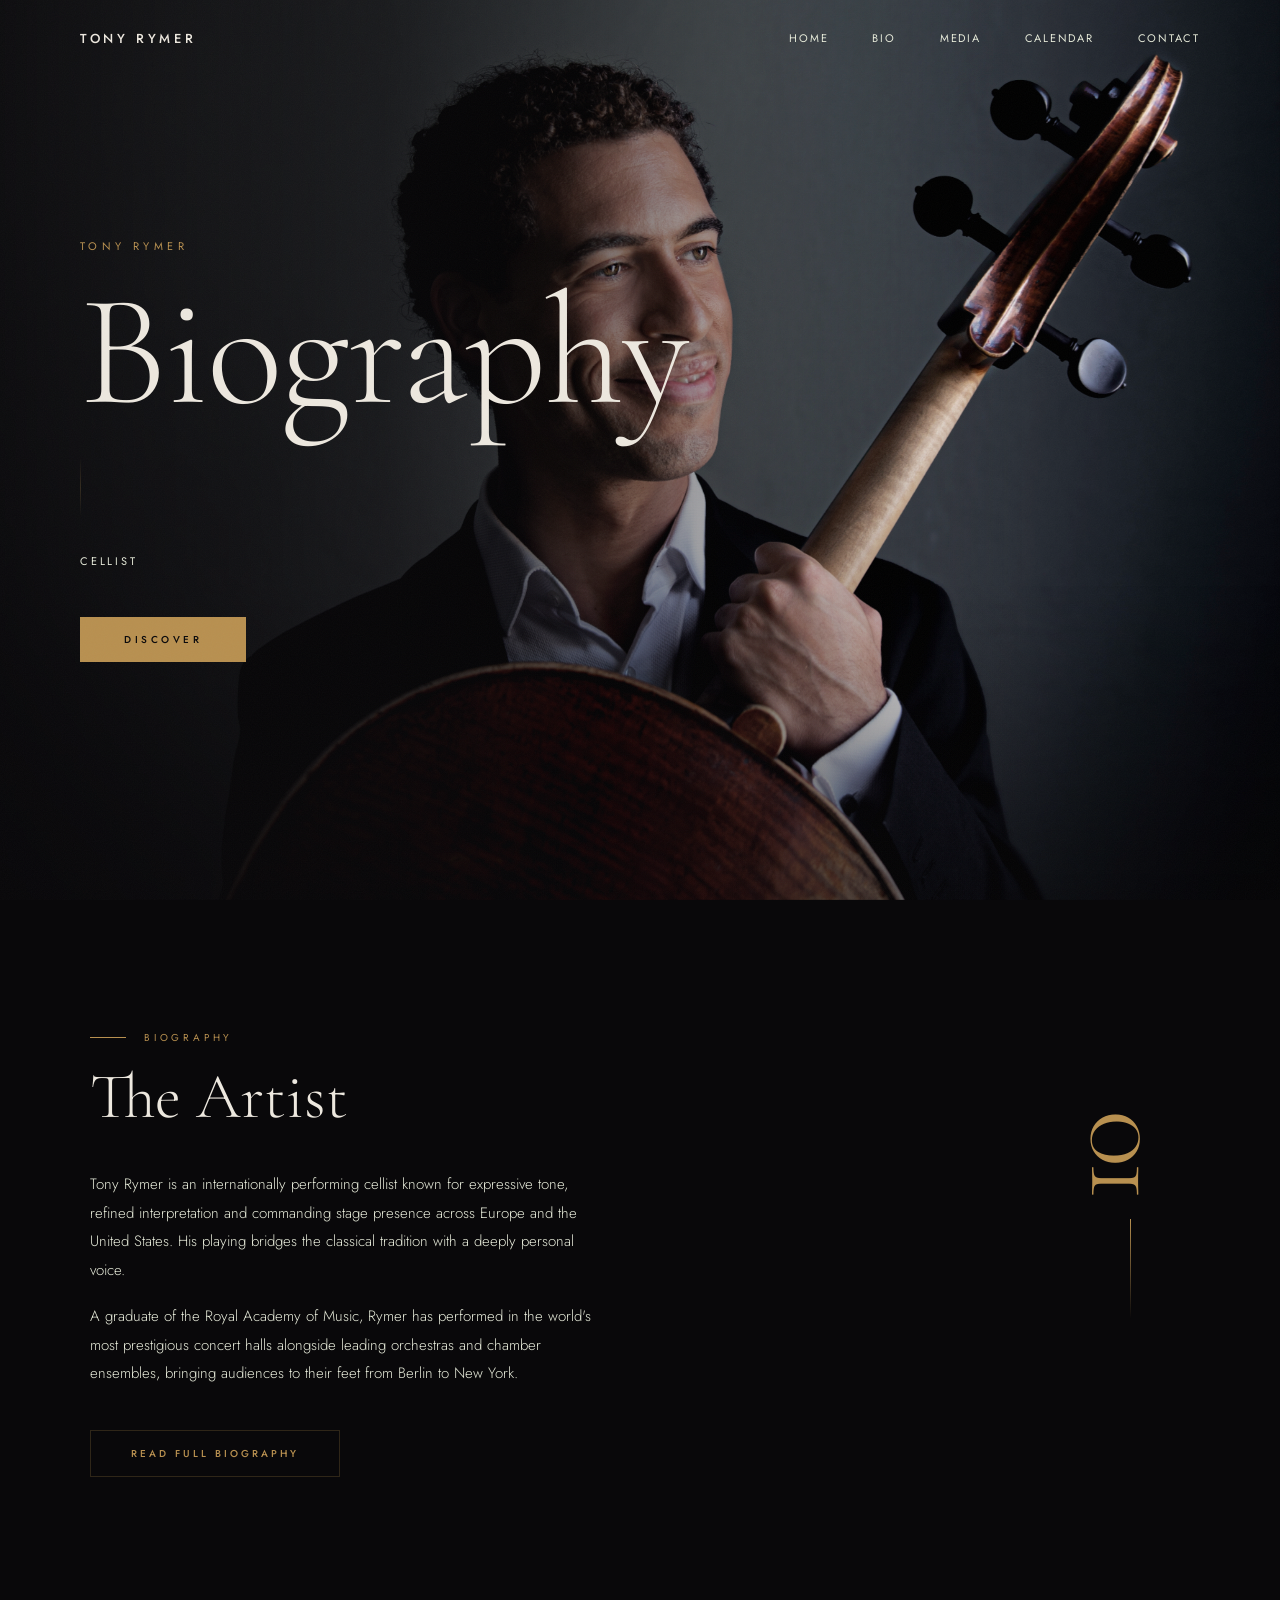
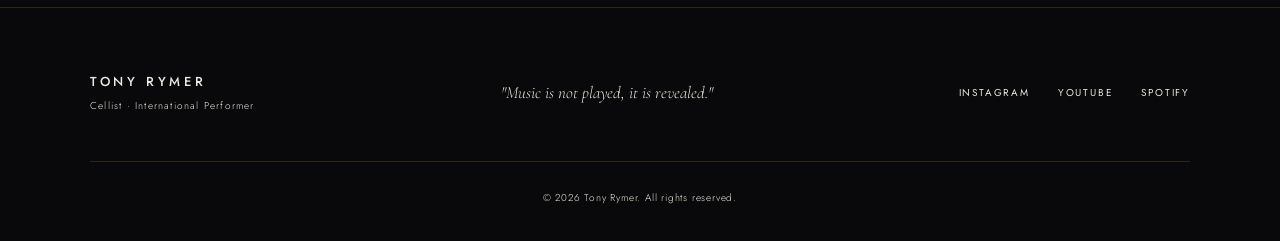
==== bio.html @ a38dd8c8 "Create bio.html for Tony Rymer's biography page This HTML file serves as the biography page for Tony" ====
<!DOCTYPE html>
<html lang="en">
<head>
  <meta charset="UTF-8" />
  <meta name="viewport" content="width=device-width, initial-scale=1.0"/>
  <meta name="description" content="Tony Rymer — International Cellist. Soloist, chamber musician, and international performer."/>
  <title>Tony Rymer — Cellist</title>
  <link rel="preconnect" href="https://fonts.googleapis.com">
  <link rel="preconnect" href="https://fonts.gstatic.com" crossorigin>
  <link href="https://fonts.googleapis.com/css2?family=Cormorant+Garamond:ital,wght@0,300;0,400;0,500;0,600;1,300;1,400;1,500&family=Jost:wght@300;400;500&display=swap" rel="stylesheet">
  <link rel="stylesheet" href="style.css">
</head>
<body>

  <!-- Grain overlay -->
  <div class="grain" aria-hidden="true"></div>

  <!-- HEADER -->
  <header class="header" id="header">
    <div class="header-inner">
      <a href="#home" class="logo">TONY RYMER</a>
      <button class="menu-btn" id="menuBtn" aria-label="Toggle navigation">
        <span></span>
        <span></span>
      </button>
      <nav class="nav" id="nav" role="navigation">
        <a href="#home" class="nav-link">Home</a>
        <a href="#bio" class="nav-link">Bio</a>
        <a href="#media" class="nav-link">Media</a>
        <a href="#calendar" class="nav-link">Calendar</a>
        <a href="#contact" class="nav-link">Contact</a>
      </nav>
    </div>
  </header>

  <!-- HERO -->
  <section class="hero" id="home">
    <div class="hero-photo" aria-hidden="true"></div>
    <div class="hero-overlay" aria-hidden="true"></div>
    <div class="hero-content">
      <p class="eyebrow">Tony Rymer</p>
      <h1>Biography</h1>
      <div class="hero-divider" aria-hidden="true"></div>
      <p class="sub">Cellist</p>
      <a href="#bio" class="hero-cta">Discover</a>
    </div>
    <div class="scroll-indicator" aria-hidden="true">
      <div class="scroll-line"></div>
      <span>scroll</span>
    </div>
  </section>


  <!-- BIO -->
  <section id="bio" class="section">
    <div class="section-inner bio-grid">
      <div class="bio-text">
        <div class="section-label" data-animate>Biography</div>
        <h2 data-animate>The Artist</h2>
        <p class="body-text" data-animate>
          Tony Rymer is an internationally performing cellist known for expressive tone,
          refined interpretation and commanding stage presence across Europe and the United States.
          His playing bridges the classical tradition with a deeply personal voice.
        </p>
        <p class="body-text" data-animate>
          A graduate of the Royal Academy of Music, Rymer has performed in the world's most
          prestigious concert halls alongside leading orchestras and chamber ensembles,
          bringing audiences to their feet from Berlin to New York.
        </p>
        <a class="btn" href="bio.html" data-animate>Read full biography</a>
      </div>
      <div class="bio-deco" data-animate aria-hidden="true">
        <span class="deco-number">01</span>
        <div class="deco-rule"></div>
      </div>
    </div>
  </section>

  <!-- FOOTER -->
  <footer class="footer">
    <div class="footer-inner">
      <div class="footer-left">
        <div class="footer-logo">TONY RYMER</div>
        <div class="footer-role">Cellist · International Performer</div>
      </div>
      <div class="footer-center">
        <p class="footer-quote">"Music is not played, it is revealed."</p>
      </div>
      <div class="footer-right">
        <a href="#" class="footer-link">Instagram</a>
        <a href="#" class="footer-link">YouTube</a>
        <a href="#" class="footer-link">Spotify</a>
      </div>
    </div>
    <div class="footer-bottom">
      <span>© 2026 Tony Rymer. All rights reserved.</span>
    </div>
  </footer>

  <script>
    /* ── Header scroll ── */
    const header = document.getElementById('header');
    window.addEventListener('scroll', () => {
      header.classList.toggle('scrolled', window.scrollY > 60);
    }, { passive: true });

    /* ── Mobile nav ── */
    const nav = document.getElementById('nav');
    const btn = document.getElementById('menuBtn');
    btn.addEventListener('click', () => {
      const open = nav.classList.toggle('open');
      btn.classList.toggle('open', open);
      document.body.classList.toggle('nav-open', open);
    });
    document.querySelectorAll('.nav-link').forEach(a => {
      a.addEventListener('click', () => {
        nav.classList.remove('open');
        btn.classList.remove('open');
        document.body.classList.remove('nav-open');
      });
    });

    /* ── Scroll animations ── */
    const observer = new IntersectionObserver(entries => {
      entries.forEach((entry, i) => {
        if (entry.isIntersecting) {
          entry.target.style.transitionDelay = `${i * 60}ms`;
          entry.target.classList.add('visible');
          observer.unobserve(entry.target);
        }
      });
    }, { threshold: 0.12 });

    document.querySelectorAll('[data-animate]').forEach(el => observer.observe(el));

    /* ── Smooth scroll ── */
    document.querySelectorAll('a[href^="#"]').forEach(a => {
      a.addEventListener('click', e => {
        const target = document.querySelector(a.getAttribute('href'));
        if (target) {
          e.preventDefault();
          target.scrollIntoView({ behavior: 'smooth' });
        }
      });
    });

    /* ── Contact form ── */
    document.getElementById('sendBtn').addEventListener('click', () => {
      const name   = document.getElementById('f-name').value.trim();
      const email  = document.getElementById('f-email').value.trim();
      const msg    = document.getElementById('f-msg').value.trim();
      if (!name || !email || !msg) return;
      const sendBtn = document.getElementById('sendBtn');
      sendBtn.textContent = 'Sent ✓';
      sendBtn.disabled = true;
      document.getElementById('formSuccess').classList.add('show');
    });
  </script>
</body>
</html>
---- style.css ----
/* ══════════════════════════════════════════
   TONY RYMER — Cellist
   Dark luxury aesthetic · Concert-hall warmth
   ══════════════════════════════════════════ */

/* ── Variables ── */
:root {
  --bg:          #09080a;
  --surface:     #111012;
  --surface2:    #1a181b;
  --gold:        #b89050;
  --gold-light:  #d4ac6e;
  --gold-dim:    rgba(184, 144, 80, 0.12);
  --gold-border: rgba(184, 144, 80, 0.22);
  --cream:       #ede8df;
  --cream-dim:   #c8c2b7;
  --muted:       #e7ebda;
  --font-serif:  'Cormorant Garamond', Georgia, serif;
  --font-sans:   'Jost', 'Helvetica Neue', sans-serif;
  --ease:        cubic-bezier(0.25, 0.46, 0.45, 0.94);
  --ease-out:    cubic-bezier(0.16, 1, 0.3, 1);
  --section-pad: 130px;
  --max-w:       1100px;
  --header-h:    76px;
}

/* ── Reset ── */
*, *::before, *::after { box-sizing: border-box; margin: 0; padding: 0; }

html {
  scroll-behavior: smooth;
  font-size: 16px;
}

body {
  background: var(--bg);
  color: var(--cream);
  font-family: var(--font-sans);
  font-weight: 300;
  overflow-x: hidden;
  -webkit-font-smoothing: antialiased;
}

body.nav-open { overflow: hidden; }

/* ── Grain texture ── */
.grain {
  position: fixed;
  inset: 0;
  pointer-events: none;
  z-index: 9999;
  opacity: 0.032;
  background-image: url("data:image/svg+xml,%3Csvg viewBox='0 0 256 256' xmlns='http://www.w3.org/2000/svg'%3E%3Cfilter id='n'%3E%3CfeTurbulence type='fractalNoise' baseFrequency='0.9' numOctaves='4' stitchTiles='stitch'/%3E%3C/filter%3E%3Crect width='100%25' height='100%25' filter='url(%23n)'/%3E%3C/svg%3E");
  background-size: 256px 256px;
}

/* ══════════════════
   HEADER
══════════════════ */
.header {
  position: fixed;
  top: 0; left: 0; right: 0;
  z-index: 500;
  height: var(--header-h);
  transition: background 0.5s var(--ease), border-bottom 0.5s var(--ease);
}

.header.scrolled {
  background: rgba(9, 8, 10, 0.94);
  backdrop-filter: blur(14px);
  -webkit-backdrop-filter: blur(14px);
  border-bottom: 1px solid var(--gold-border);
}

.header-inner {
  max-width: 100%;
  margin: 0;
  padding: 0 80px;
  height: 100%;
  display: flex;
  align-items: center;
  justify-content: space-between;
}

.logo {
  font-family: var(--font-sans);
  font-size: 13px;
  font-weight: 500;
  letter-spacing: 0.28em;
  color: var(--cream);
  text-decoration: none;
  transition: color 0.3s;
}
.logo:hover { color: var(--gold-light); }

/* ── Navigation ── */
.nav {
  display: flex;
  gap: 44px;
}

.nav-link {
  font-family: var(--font-sans);
  font-size: 11px;
  font-weight: 400;
  letter-spacing: 0.16em;
  text-transform: uppercase;
  color: var(--muted);
  text-decoration: none;
  position: relative;
  transition: color 0.3s;
}

.nav-link::after {
  content: '';
  position: absolute;
  bottom: -3px; left: 0;
  width: 0; height: 1px;
  background: var(--gold);
  transition: width 0.35s var(--ease);
}

.nav-link:hover { color: var(--cream); }
.nav-link:hover::after { width: 100%; }

/* ── Mobile menu button ── */
.menu-btn {
  display: none;
  flex-direction: column;
  justify-content: center;
  gap: 7px;
  background: none;
  border: none;
  cursor: pointer;
  padding: 6px;
  z-index: 600;
}

.menu-btn span {
  display: block;
  width: 26px; height: 1px;
  background: var(--cream);
  transition: transform 0.4s var(--ease), opacity 0.4s;
  transform-origin: center;
}

.menu-btn.open span:nth-child(1) {
  transform: translateY(8px) rotate(45deg);
}
.menu-btn.open span:nth-child(2) {
  transform: translateY(-0px) rotate(-45deg);
}

/* ══════════════════
   HERO
══════════════════ */

.hero {
  position: relative;
  height: 100vh;
  min-height: 700px;
  display: flex;
  align-items: center;
  justify-content: flex-start;
  overflow: hidden;
}

/* Full-bleed photo */
.hero-photo {
  position: absolute;
  inset: 0;
  background: url('DSC_9597ed9.jpg') center center / cover no-repeat;
  transform: scale(1.04);
  animation: hero-zoom 14s ease-out forwards;
}

@keyframes hero-zoom {
  from { transform: scale(1.04); }
  to   { transform: scale(1.00); }
}

/* Overlay */
.hero-overlay {
  position: absolute;
  inset: 0;
  background:
    linear-gradient(to right,
      rgba(9,8,10,0.92) 0%,
      rgba(9,8,10,0.78) 30%,
      rgba(9,8,10,0.30) 58%,
      rgba(9,8,10,0.0) 80%
    ),
    linear-gradient(to top,
      rgba(9,8,10,0.55) 0%,
      transparent 35%
    );
}

/* Content */
.hero-content {
  position: relative;
  z-index: 2;
  text-align: left;
  padding: 0 80px;
  max-width: 620px;
}

.eyebrow {
  font-family: var(--font-sans);
  font-size: 11px;
  font-weight: 400;
  letter-spacing: 0.4em;
  text-transform: uppercase;
  color: var(--gold);
  margin-bottom: 28px;
  opacity: 0;
  transform: translateY(18px);
  animation: hero-fade 1s var(--ease-out) 0.3s forwards;
}

.hero-content h1 {
  font-family: var(--font-serif);
  font-size: clamp(76px, 13vw, 158px);
  font-weight: 300;
  line-height: 0.88;
  letter-spacing: -0.01em;
  color: var(--cream);
  margin-bottom: 0;
  opacity: 0;
  transform: translateY(28px);
  animation: hero-fade 1.2s var(--ease-out) 0.55s forwards;
}

.hero-divider {
  width: 1px;
  height: 60px;
  background: linear-gradient(to bottom, transparent, var(--gold-border), transparent);
  margin: 36px 0;
  opacity: 0;
  animation: hero-fade 0.9s var(--ease-out) 0.95s forwards;
}

.sub {
  font-family: var(--font-sans);
  font-size: 11px;
  font-weight: 400;
  letter-spacing: 0.25em;
  text-transform: uppercase;
  color: var(--muted);
  margin-bottom: 48px;
  opacity: 0;
  transform: translateY(14px);
  animation: hero-fade 0.9s var(--ease-out) 1.05s forwards;
}

.hero-cta {
  display: inline-block;
  font-family: var(--font-sans);
  font-size: 10px;
  font-weight: 500;
  letter-spacing: 0.35em;
  text-transform: uppercase;
  color: var(--bg);
  background: var(--gold);
  padding: 15px 44px;
  text-decoration: none;
  transition: background 0.35s, letter-spacing 0.35s;
  opacity: 0;
  animation: hero-fade 0.9s var(--ease-out) 1.25s forwards;
}

.hero-cta:hover {
  background: var(--gold-light);
  letter-spacing: 0.42em;
}

@keyframes hero-fade {
  to { opacity: 1; transform: translateY(0); }
}

/* ─────────────────────────
   MOBILE
───────────────────────── */

@media (max-width: 768px) {

  .hero {
    align-items: flex-end;
    height: 100svh;
  }

  .hero-content {
    padding: 0 24px 80px;
    max-width: 100%;
  }

  .eyebrow {
    margin-bottom: 10px;
  }

  .hero-content h1 {
    margin-bottom: 10px;
    line-height: 0.9;
  }

  .sub {
    margin-bottom: 12px;
  }

  .hero-cta {
    transform: translateY(-4px);
  }

  .hero-divider {
    display: none;
  }

  .hero-overlay {
    background:
      linear-gradient(to right,
        rgba(9,8,10,0.25) 0%,
        rgba(9,8,10,0.05) 70%,
        rgba(9,8,10,0.0) 100%
      ),
      linear-gradient(to top,
        rgba(9,8,10,0.10) 0%,
        transparent 100%
      );
  }
}
}
/* ── Scroll indicator ── */
.scroll-indicator {
  position: absolute;
  bottom: 44px; left: 80px;
  display: flex;
  flex-direction: column;
  align-items: center;
  gap: 14px;
  color: var(--muted);
  font-family: var(--font-sans);
  font-size: 9px;
  letter-spacing: 0.3em;
  text-transform: uppercase;
  opacity: 0;
  animation: hero-fade 1s var(--ease) 2s forwards;
}

.scroll-line {
  width: 1px; height: 52px;
  background: linear-gradient(to bottom, var(--gold-border), transparent);
  animation: scroll-anim 2.4s ease-in-out infinite;
}

@keyframes scroll-anim {
  0%   { transform: scaleY(0) translateY(0); transform-origin: top; opacity: 1; }
  50%  { transform: scaleY(1) translateY(0); transform-origin: top; opacity: 1; }
  100% { transform: scaleY(1) translateY(0); transform-origin: top; opacity: 0; }
}

/* ══════════════════
   ENTRANCE ANIMATIONS
══════════════════ */
[data-animate] {
  opacity: 0;
  transform: translateY(36px);
  transition: opacity 0.9s var(--ease-out), transform 0.9s var(--ease-out);
}

[data-animate].visible {
  opacity: 1;
  transform: translateY(0);
}
@media (max-width: 768px) {
  .scroll-indicator {
    display: none;
  }
}
/* ══════════════════
   QUOTE SECTION
══════════════════ */
.quote-section {
  padding: 120px 48px;
  background: var(--surface);
  border-top: 1px solid var(--gold-border);
  border-bottom: 1px solid var(--gold-border);
  text-align: center;
  overflow: hidden;
}

.quote-inner { display: inline-block; max-width: 780px; }

.quote-mark {
  font-family: var(--font-serif);
  font-size: 140px;
  line-height: 0.55;
  color: var(--gold);
  opacity: 0.28;
  display: block;
  margin-bottom: 24px;
  font-weight: 300;
}

blockquote {
  font-family: var(--font-serif);
  font-size: clamp(22px, 3.2vw, 40px);
  font-style: italic;
  font-weight: 300;
  line-height: 1.45;
  color: var(--cream);
  margin-bottom: 28px;
}

cite {
  font-family: var(--font-sans);
  font-size: 10px;
  font-weight: 400;
  letter-spacing: 0.22em;
  text-transform: uppercase;
  color: var(--gold);
  font-style: normal;
}

/* ══════════════════
   SECTIONS
══════════════════ */
.section {
  padding: var(--section-pad) 48px;
  position: relative;
}

.section--dark { background: var(--surface); }

.section-inner {
  max-width: var(--max-w);
  margin: 0 auto;
}

.section-inner--narrow {
  max-width: 600px;
}

.section-label {
  font-family: var(--font-sans);
  font-size: 10px;
  font-weight: 400;
  letter-spacing: 0.38em;
  text-transform: uppercase;
  color: var(--gold);
  margin-bottom: 18px;
  display: flex;
  align-items: center;
  gap: 18px;
}

.section-label::before {
  content: '';
  flex-shrink: 0;
  width: 36px; height: 1px;
  background: var(--gold);
}

h2 {
  font-family: var(--font-serif);
  font-size: clamp(38px, 5vw, 70px);
  font-weight: 300;
  color: var(--cream);
  line-height: 1.05;
  margin-bottom: 40px;
}

.body-text {
  font-family: var(--font-sans);
  font-size: 15px;
  font-weight: 300;
  line-height: 1.9;
  color: var(--muted);
  max-width: 520px;
  margin-bottom: 18px;
}

/* ── Bio layout ── */
.bio-grid {
  display: grid;
  grid-template-columns: 1fr auto;
  gap: 80px;
  align-items: start;
}

.bio-deco {
  display: flex;
  flex-direction: column;
  align-items: center;
  gap: 24px;
  padding-top: 80px;
  opacity: 0.18;
}

.deco-number {
  font-family: var(--font-serif);
  font-size: 120px;
  font-weight: 300;
  color: var(--gold);
  line-height: 1;
  writing-mode: vertical-rl;
  letter-spacing: -0.05em;
}

.deco-rule {
  width: 1px;
  height: 100px;
  background: linear-gradient(to bottom, var(--gold), transparent);
}

/* ── Button ── */
.btn {
  display: inline-block;
  font-family: var(--font-sans);
  font-size: 10px;
  font-weight: 500;
  letter-spacing: 0.3em;
  text-transform: uppercase;
  color: var(--gold);
  border: 1px solid var(--gold-border);
  padding: 15px 40px;
  text-decoration: none;
  margin-top: 24px;
  cursor: pointer;
  background: transparent;
  transition: background 0.35s, color 0.35s, border-color 0.35s, letter-spacing 0.35s;
  font-family: var(--font-sans);
}

.btn:hover {
  background: var(--gold);
  color: var(--bg);
  border-color: var(--gold);
  letter-spacing: 0.38em;
}

.btn--full {
  width: 100%;
  text-align: center;
  display: block;
}

.btn:disabled {
  opacity: 0.5;
  cursor: not-allowed;
  letter-spacing: 0.3em;
}

/* ══════════════════
   VIDEO
══════════════════ */
.video-wrapper {
  margin-top: 52px;
  position: relative;
  padding: 12px;
}

/* Decorative corners */
.video-corners { position: absolute; inset: 0; pointer-events: none; }

.corner {
  position: absolute;
  width: 24px; height: 24px;
  border-color: var(--gold-border);
  border-style: solid;
}

.corner.tl { top: 0; left: 0;  border-width: 1px 0 0 1px; }
.corner.tr { top: 0; right: 0; border-width: 1px 1px 0 0; }
.corner.bl { bottom: 0; left: 0;  border-width: 0 0 1px 1px; }
.corner.br { bottom: 0; right: 0; border-width: 0 1px 1px 0; }

.video-frame {
  position: relative;
  padding-bottom: 56.25%;
  overflow: hidden;
}

.video-frame iframe {
  position: absolute;
  top: 0; left: 0;
  width: 100%; height: 100%;
  border: none;
}

/* ══════════════════
   EVENTS / CALENDAR
══════════════════ */
.events { margin-top: 52px; }

.event {
  display: flex;
  align-items: center;
  gap: 48px;
  padding: 32px 0;
  border-bottom: 1px solid var(--gold-border);
  transition: background 0.3s, padding-left 0.3s var(--ease);
  position: relative;
}

.event:first-child { border-top: 1px solid var(--gold-border); }

.event::before {
  content: '';
  position: absolute;
  left: 0; top: 0; bottom: 0;
  width: 0;
  background: var(--gold-dim);
  transition: width 0.35s var(--ease);
}

.event:hover::before { width: 100%; }
.event:hover { padding-left: 16px; }

.event-date {
  display: flex;
  flex-direction: column;
  align-items: center;
  min-width: 72px;
  position: relative;
  z-index: 1;
}

.event-day {
  font-family: var(--font-serif);
  font-size: 52px;
  font-weight: 300;
  line-height: 1;
  color: var(--gold);
}

.event-month {
  font-family: var(--font-sans);
  font-size: 9px;
  font-weight: 400;
  letter-spacing: 0.18em;
  color: var(--muted);
  text-transform: uppercase;
  margin-top: 2px;
}

.event-info {
  flex: 1;
  position: relative;
  z-index: 1;
}

.event-info h3 {
  font-family: var(--font-serif);
  font-size: 26px;
  font-weight: 400;
  color: var(--cream);
  margin-bottom: 5px;
}

.event-info p {
  font-family: var(--font-sans);
  font-size: 12px;
  font-weight: 300;
  color: var(--muted);
  letter-spacing: 0.06em;
}

.ticket-btn {
  font-family: var(--font-sans);
  font-size: 10px;
  font-weight: 400;
  letter-spacing: 0.22em;
  text-transform: uppercase;
  color: var(--gold);
  text-decoration: none;
  white-space: nowrap;
  transition: color 0.25s, letter-spacing 0.25s;
  position: relative;
  z-index: 1;
}

.ticket-btn:hover {
  color: var(--gold-light);
  letter-spacing: 0.28em;
}

/* ══════════════════
   CONTACT FORM
══════════════════ */
.form {
  margin-top: 44px;
  display: flex;
  flex-direction: column;
  gap: 32px;
}

.form-group {
  position: relative;
}

.form-group input,
.form-group textarea {
  width: 100%;
  background: transparent;
  border: none;
  color: var(--cream);
  font-family: var(--font-sans);
  font-size: 15px;
  font-weight: 300;
  padding: 18px 0 10px;
  outline: none;
  resize: none;
  line-height: 1.6;
}

.form-group textarea { min-height: 100px; }

.form-line {
  position: absolute;
  bottom: 0; left: 0; right: 0;
  height: 1px;
  background: var(--gold-border);
  overflow: hidden;
}

.form-line::after {
  content: '';
  position: absolute;
  bottom: 0; left: -100%;
  width: 100%; height: 100%;
  background: var(--gold);
  transition: left 0.4s var(--ease);
}

.form-group:focus-within .form-line::after { left: 0; }

.form-group label {
  position: absolute;
  top: 18px; left: 0;
  font-family: var(--font-sans);
  font-size: 11px;
  font-weight: 400;
  letter-spacing: 0.18em;
  text-transform: uppercase;
  color: var(--muted);
  transition: top 0.3s var(--ease), font-size 0.3s, color 0.3s;
  pointer-events: none;
}

.form-group input:focus ~ label,
.form-group input:not(:placeholder-shown) ~ label,
.form-group textarea:focus ~ label,
.form-group textarea:not(:placeholder-shown) ~ label {
  top: 0;
  font-size: 9px;
  color: var(--gold);
}

.form-success {
  font-family: var(--font-sans);
  font-size: 12px;
  letter-spacing: 0.12em;
  color: var(--gold);
  opacity: 0;
  height: 0;
  overflow: hidden;
  transition: opacity 0.5s, height 0.5s;
  text-align: center;
}
.form-success.show {
  opacity: 1;
  height: 24px;
}

/* ══════════════════
   FOOTER
══════════════════ */
.footer {
  background: var(--bg);
  border-top: 1px solid var(--gold-border);
  padding: 64px 48px 36px;
}

.footer-inner {
  max-width: var(--max-w);
  margin: 0 auto;
  display: flex;
  justify-content: space-between;
  align-items: center;
  flex-wrap: wrap;
  gap: 40px;
  padding-bottom: 48px;
  margin-bottom: 28px;
  border-bottom: 1px solid var(--gold-border);
}

.footer-logo {
  font-family: var(--font-sans);
  font-size: 13px;
  font-weight: 500;
  letter-spacing: 0.28em;
  color: var(--cream);
  margin-bottom: 7px;
}

.footer-role {
  font-family: var(--font-sans);
  font-size: 10px;
  font-weight: 300;
  letter-spacing: 0.12em;
  color: var(--muted);
}

.footer-quote {
  font-family: var(--font-serif);
  font-style: italic;
  font-size: 17px;
  font-weight: 300;
  color: var(--muted);
}

.footer-right {
  display: flex;
  gap: 28px;
}

.footer-link {
  font-family: var(--font-sans);
  font-size: 10px;
  font-weight: 400;
  letter-spacing: 0.18em;
  text-transform: uppercase;
  color: var(--muted);
  text-decoration: none;
  transition: color 0.3s;
  position: relative;
}

.footer-link::after {
  content: '';
  position: absolute;
  bottom: -2px; left: 0;
  width: 0; height: 1px;
  background: var(--gold);
  transition: width 0.3s var(--ease);
}

.footer-link:hover { color: var(--gold-light); }
.footer-link:hover::after { width: 100%; }

.footer-bottom {
  max-width: var(--max-w);
  margin: 0 auto;
  text-align: center;
  font-family: var(--font-sans);
  font-size: 10px;
  font-weight: 300;
  letter-spacing: 0.08em;
  color: var(--muted);
}

/* ══════════════════
   RESPONSIVE
══════════════════ */
@media (max-width: 860px) {
  :root { --section-pad: 90px; }

  .header-inner { padding: 0 28px; }

  .menu-btn { display: flex; }

  .nav {
    position: fixed;
    top: 0; left: 0; right: 0; bottom: 0;
    background: rgba(9, 8, 10, 0.98);
    backdrop-filter: blur(20px);
    -webkit-backdrop-filter: blur(20px);
    flex-direction: column;
    align-items: center;
    justify-content: center;
    gap: 36px;
    transform: translateX(100%);
    transition: transform 0.45s var(--ease-out);
    z-index: 400;
  }

  .nav.open { transform: translateX(0); }

  .nav-link {
    font-size: 13px;
    letter-spacing: 0.22em;
  }

  .bio-grid { grid-template-columns: 1fr; gap: 0; }
  .bio-deco { display: none; }

  .section { padding: 80px 28px; }
  .quote-section { padding: 80px 28px; }

  .event { gap: 24px; }
  .event-day { font-size: 40px; }

  .footer { padding: 48px 28px 32px; }
  .footer-inner { flex-direction: column; text-align: center; align-items: center; }
  .footer-right { justify-content: center; }
}

@media (max-width: 560px) {
  :root { --section-pad: 70px; }

  .hero-content { padding: 0 28px; max-width: 100%; }
  .hero-overlay {
    background:
      linear-gradient(to right,
        rgba(9,8,10,0.92) 0%,
        rgba(9,8,10,0.82) 50%,
        rgba(9,8,10,0.50) 100%
      ),
      linear-gradient(to top,
        rgba(9,8,10,0.6) 0%,
        transparent 40%
      );
  }
  .hero-content h1 { font-size: 72px; }
  .hero-divider { height: 40px; margin: 24px 0; }

  blockquote { font-size: 22px; }

  .event {
    flex-wrap: wrap;
    gap: 16px;
  }

  .event-info h3 { font-size: 20px; }

  h2 { font-size: 38px; }

  .footer-inner { gap: 28px; }
}
/* ── MOBILE FIX: HERO BALANCED LIGHT ── */
@media (max-width: 768px) {

  /* IMAGE: slightly brighter but controlled */
  .hero-photo {
    filter: brightness(1.18) contrast(1.05) !important;
    opacity: 1 !important;
  }

  /* VERY LIGHT OVERLAY (adds elegance, not darkness) */
  .hero-overlay {
    background:
      linear-gradient(to right,
        rgba(9,8,10,0.18) 0%,
        rgba(9,8,10,0.05) 70%,
        rgba(9,8,10,0.0) 100%
      ),
      linear-gradient(to top,
        rgba(9,8,10,0.08) 0%,
        transparent 100%
      ) !important;
    opacity: 1 !important;
  }

  /* SAFETY RESET */
  .hero-photo,
  .hero-overlay {
    opacity: 1 !important;
  }
@media (max-width: 768px) {
  .hero {
    padding-bottom: 40px;
  }

  .hero-content {
    padding-bottom: 0;
  }
}
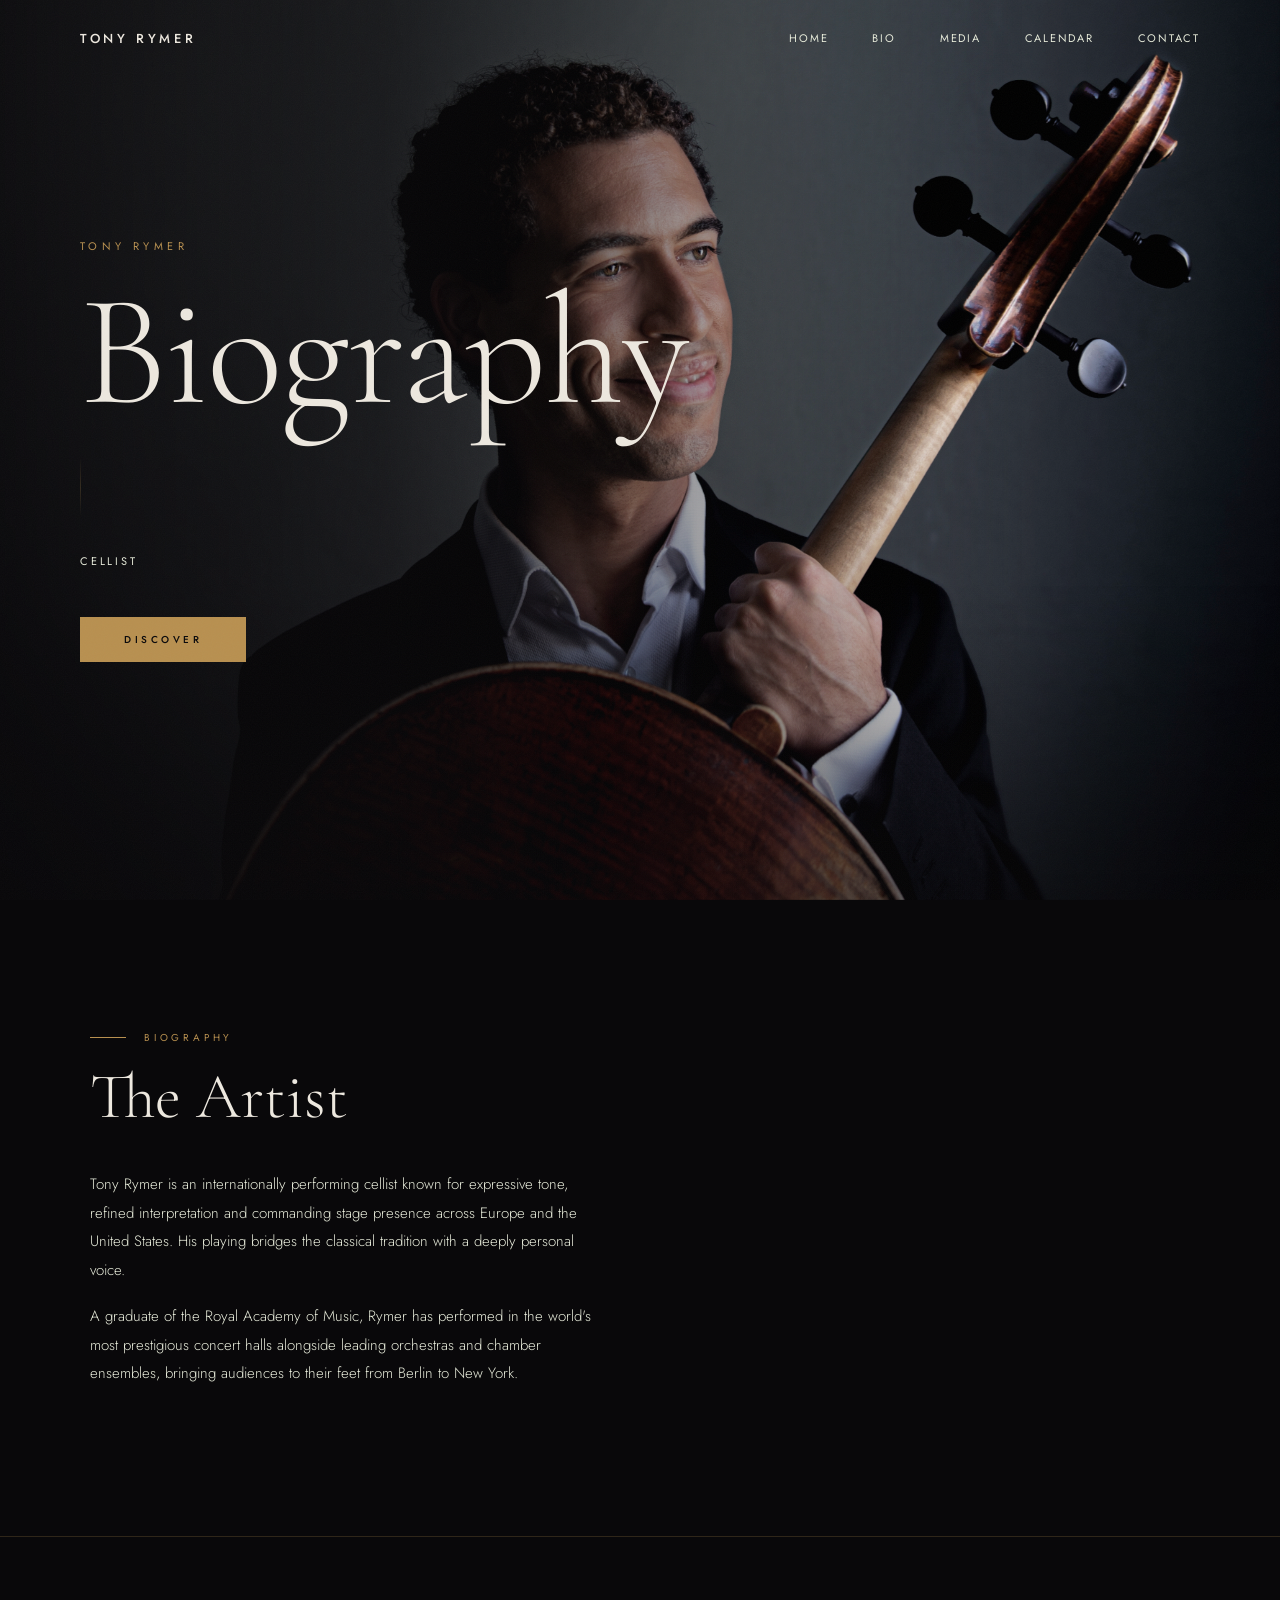
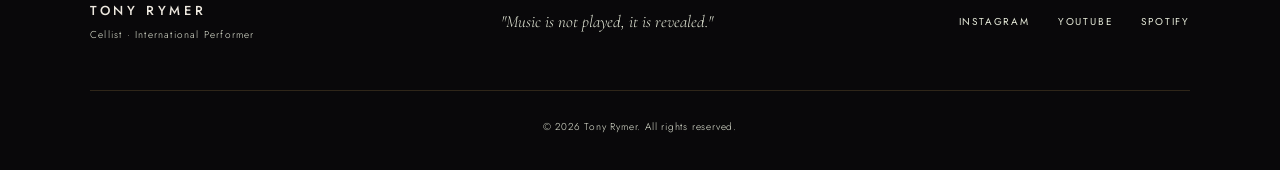
==== commit 2c32eaaa: "Remove biography link and decorative elements Removed the 'Read full biography' link and decorative " ====
--- a/bio.html
+++ b/bio.html
@@ -67,13 +67,7 @@
           prestigious concert halls alongside leading orchestras and chamber ensembles,
           bringing audiences to their feet from Berlin to New York.
         </p>
-        <a class="btn" href="bio.html" data-animate>Read full biography</a>
-      </div>
-      <div class="bio-deco" data-animate aria-hidden="true">
-        <span class="deco-number">01</span>
-        <div class="deco-rule"></div>
-      </div>
-    </div>
+
   </section>
 
   <!-- FOOTER -->
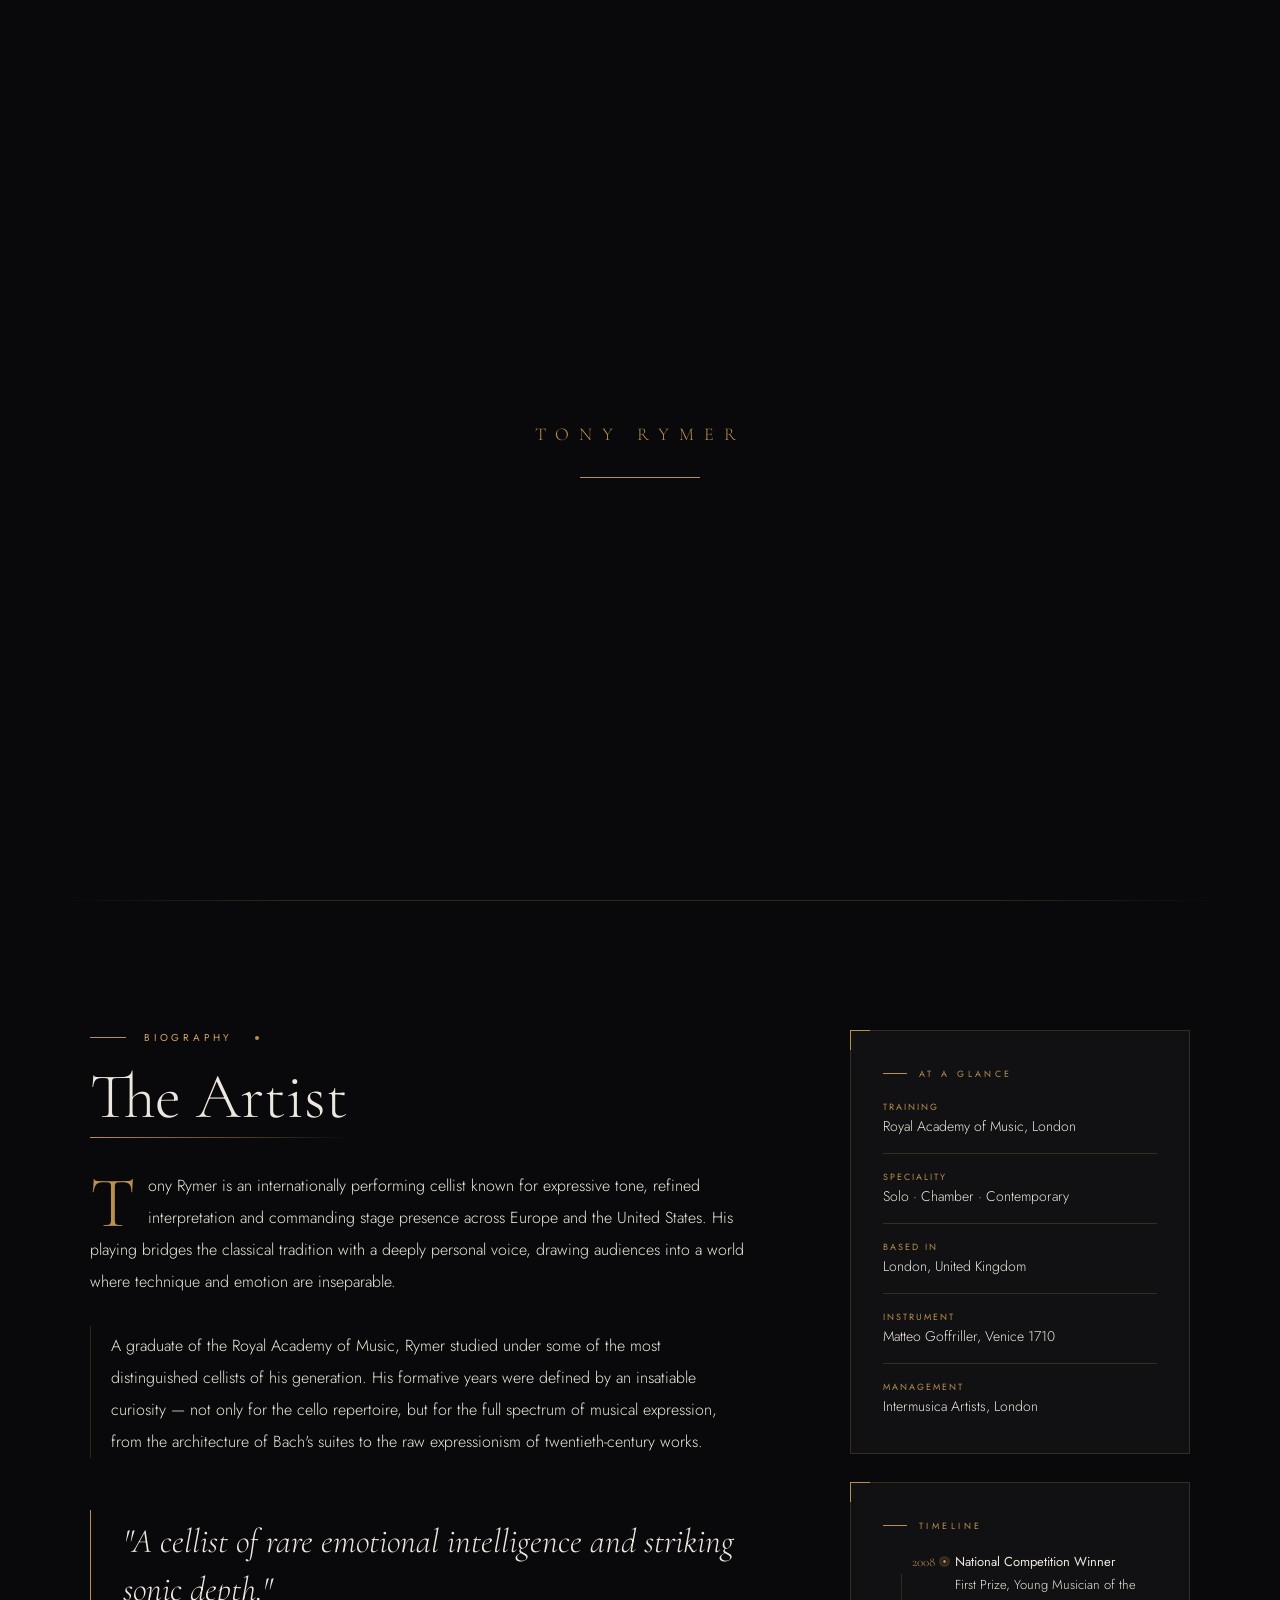
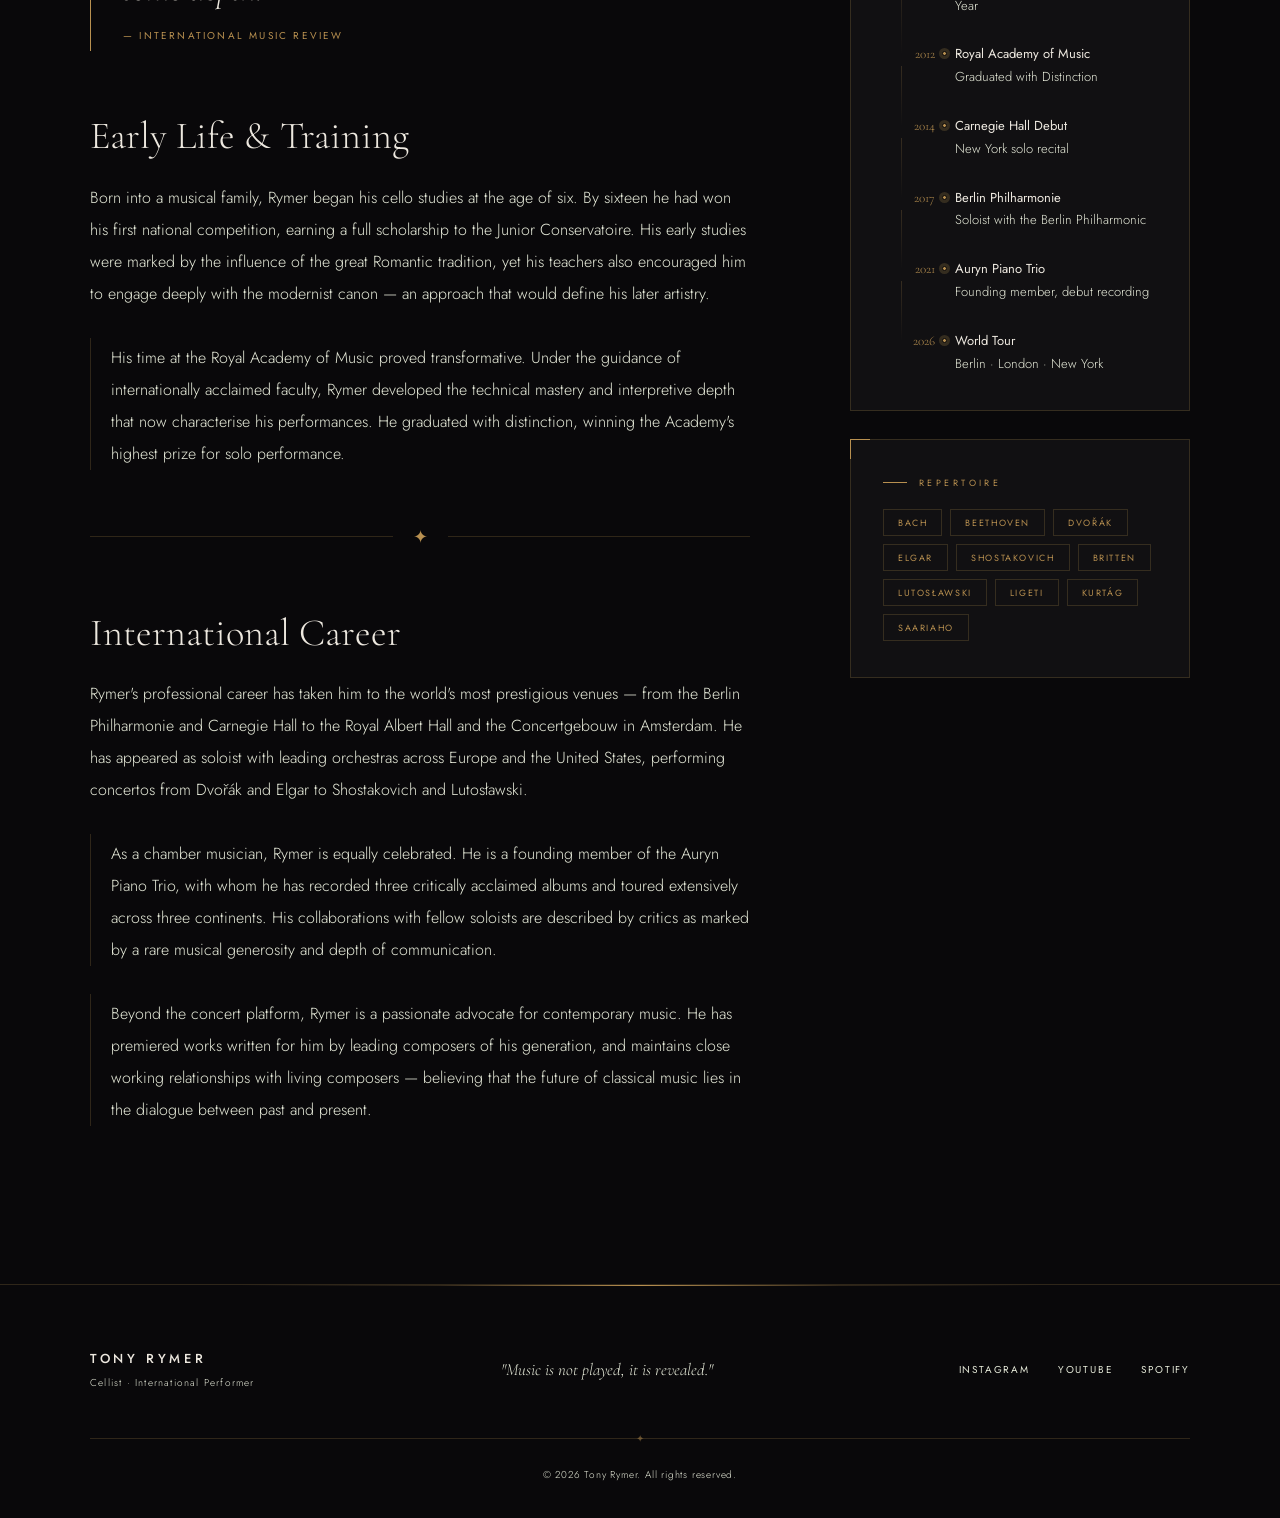
==== commit 8116e037: "Update bio page content and layout" ====
--- a/bio.html
+++ b/bio.html
@@ -3,14 +3,316 @@
 <head>
   <meta charset="UTF-8" />
   <meta name="viewport" content="width=device-width, initial-scale=1.0"/>
-  <meta name="description" content="Tony Rymer — International Cellist. Soloist, chamber musician, and international performer."/>
-  <title>Tony Rymer — Cellist</title>
+  <meta name="description" content="Tony Rymer — Biography. International cellist, Royal Academy of Music graduate, soloist and chamber musician."/>
+  <title>Biography — Tony Rymer</title>
   <link rel="preconnect" href="https://fonts.googleapis.com">
   <link rel="preconnect" href="https://fonts.gstatic.com" crossorigin>
   <link href="https://fonts.googleapis.com/css2?family=Cormorant+Garamond:ital,wght@0,300;0,400;0,500;0,600;1,300;1,400;1,500&family=Jost:wght@300;400;500&display=swap" rel="stylesheet">
   <link rel="stylesheet" href="style.css">
+  <style>
+    /* ── Bio page overrides ── */
+
+    /* Full-width text layout */
+    .bio-page-grid {
+      display: grid;
+      grid-template-columns: 1fr 340px;
+      gap: 100px;
+      align-items: start;
+    }
+
+    .bio-body {
+      max-width: 100%;
+    }
+
+    .bio-body .body-text {
+      max-width: 100%;
+      font-size: 16px;
+      line-height: 2;
+      margin-bottom: 28px;
+      color: var(--muted);
+    }
+
+    /* Drop cap on first paragraph */
+    .bio-body .body-text:first-of-type::first-letter {
+      font-family: var(--font-serif);
+      font-size: 72px;
+      font-weight: 300;
+      float: left;
+      line-height: 0.72;
+      margin-right: 12px;
+      margin-top: 8px;
+      color: var(--gold);
+    }
+
+    /* Pull quote */
+    .pull-quote {
+      font-family: var(--font-serif);
+      font-size: clamp(22px, 2.8vw, 34px);
+      font-style: italic;
+      font-weight: 300;
+      line-height: 1.4;
+      color: var(--cream);
+      border-left: 1px solid var(--gold);
+      padding: 8px 0 8px 32px;
+      margin: 52px 0;
+    }
+
+    .pull-quote cite {
+      display: block;
+      margin-top: 16px;
+      font-family: var(--font-sans);
+      font-size: 10px;
+      font-weight: 400;
+      letter-spacing: 0.22em;
+      text-transform: uppercase;
+      color: var(--gold);
+      font-style: normal;
+    }
+
+    /* Chapter headings inside bio body */
+    .bio-chapter {
+      font-family: var(--font-serif);
+      font-size: clamp(26px, 3vw, 42px);
+      font-weight: 300;
+      color: var(--cream);
+      margin: 64px 0 24px;
+      line-height: 1.1;
+      display: block;
+    }
+
+    /* ── Sidebar ── */
+    .bio-sidebar {
+      position: sticky;
+      top: calc(var(--header-h) + 48px);
+    }
+
+    .sidebar-card {
+      background: var(--surface);
+      border: 1px solid var(--gold-border);
+      padding: 36px 32px;
+      margin-bottom: 28px;
+      position: relative;
+    }
+
+    /* Corner accent */
+    .sidebar-card::before {
+      content: '';
+      position: absolute;
+      top: -1px; left: -1px;
+      width: 20px; height: 20px;
+      border-top: 1px solid var(--gold);
+      border-left: 1px solid var(--gold);
+    }
+
+    .sidebar-title {
+      font-family: var(--font-sans);
+      font-size: 9px;
+      font-weight: 400;
+      letter-spacing: 0.38em;
+      text-transform: uppercase;
+      color: var(--gold);
+      margin-bottom: 20px;
+      display: flex;
+      align-items: center;
+      gap: 12px;
+    }
+
+    .sidebar-title::before {
+      content: '';
+      width: 24px; height: 1px;
+      background: var(--gold);
+      flex-shrink: 0;
+    }
+
+    /* Facts list */
+    .facts-list {
+      list-style: none;
+      display: flex;
+      flex-direction: column;
+      gap: 16px;
+    }
+
+    .facts-list li {
+      display: flex;
+      flex-direction: column;
+      gap: 3px;
+      padding-bottom: 16px;
+      border-bottom: 1px solid var(--gold-border);
+    }
+
+    .facts-list li:last-child {
+      border-bottom: none;
+      padding-bottom: 0;
+    }
+
+    .fact-label {
+      font-family: var(--font-sans);
+      font-size: 9px;
+      font-weight: 400;
+      letter-spacing: 0.22em;
+      text-transform: uppercase;
+      color: var(--gold);
+    }
+
+    .fact-value {
+      font-family: var(--font-sans);
+      font-size: 14px;
+      font-weight: 300;
+      color: var(--cream);
+      line-height: 1.5;
+    }
+
+    /* Timeline */
+    .timeline {
+      display: flex;
+      flex-direction: column;
+      gap: 0;
+    }
+
+    .timeline-item {
+      display: grid;
+      grid-template-columns: 52px 1fr;
+      gap: 20px;
+      position: relative;
+      padding-bottom: 28px;
+    }
+
+    .timeline-item:last-child { padding-bottom: 0; }
+
+    /* Vertical line */
+    .timeline-item:not(:last-child)::after {
+      content: '';
+      position: absolute;
+      top: 22px; left: 18px;
+      width: 1px;
+      height: calc(100% - 12px);
+      background: linear-gradient(to bottom, var(--gold-border), transparent);
+    }
+
+    .timeline-year {
+      font-family: var(--font-serif);
+      font-size: 13px;
+      font-weight: 300;
+      color: var(--gold);
+      padding-top: 2px;
+      text-align: right;
+      position: relative;
+    }
+
+    /* Dot */
+    .timeline-year::after {
+      content: '';
+      position: absolute;
+      right: -12px; top: 7px;
+      width: 5px; height: 5px;
+      border-radius: 50%;
+      background: var(--gold);
+      border: 1px solid var(--bg);
+      box-shadow: 0 0 0 3px var(--gold-border);
+    }
+
+    .timeline-content {
+      font-family: var(--font-sans);
+      font-size: 13px;
+      font-weight: 300;
+      color: var(--muted);
+      line-height: 1.6;
+    }
+
+    .timeline-content strong {
+      display: block;
+      color: var(--cream);
+      font-weight: 400;
+      margin-bottom: 2px;
+    }
+
+    /* ── Repertoire tags ── */
+    .tags {
+      display: flex;
+      flex-wrap: wrap;
+      gap: 8px;
+    }
+
+    .tag {
+      font-family: var(--font-sans);
+      font-size: 9px;
+      font-weight: 400;
+      letter-spacing: 0.18em;
+      text-transform: uppercase;
+      color: var(--gold);
+      border: 1px solid var(--gold-border);
+      padding: 6px 14px;
+      transition: background 0.3s, color 0.3s;
+    }
+
+    .tag:hover {
+      background: var(--gold-dim);
+    }
+
+    /* ── Horizontal rule ornament ── */
+    .ornament {
+      display: flex;
+      align-items: center;
+      gap: 20px;
+      margin: 56px 0;
+      opacity: 0.35;
+    }
+
+    .ornament::before,
+    .ornament::after {
+      content: '';
+      flex: 1;
+      height: 1px;
+      background: var(--gold-border);
+    }
+
+    .ornament span {
+      font-family: var(--font-serif);
+      font-size: 18px;
+      color: var(--gold);
+    }
+
+    /* ── Responsive ── */
+    @media (max-width: 900px) {
+      .bio-page-grid {
+        grid-template-columns: 1fr;
+        gap: 60px;
+      }
+
+      .bio-sidebar {
+        position: static;
+      }
+
+      .bio-body .body-text:first-of-type::first-letter {
+        font-size: 56px;
+        line-height: 0.75;
+      }
+    }
+
+    @media (max-width: 560px) {
+      .pull-quote {
+        padding-left: 20px;
+        font-size: 22px;
+      }
+    }
+  </style>
 </head>
 <body>
+
+  <!-- ① Loader -->
+  <div class="loader" id="loader" aria-hidden="true">
+    <span class="loader-wordmark">Tony Rymer</span>
+    <div class="loader-bar-wrap">
+      <div class="loader-bar"></div>
+    </div>
+  </div>
+
+  <!-- ② Scroll progress -->
+  <div class="scroll-progress" aria-hidden="true"></div>
+
+  <!-- ③ Custom cursor -->
+  <div class="cursor-dot"  aria-hidden="true"></div>
+  <div class="cursor-ring" aria-hidden="true"></div>
 
   <!-- Grain overlay -->
   <div class="grain" aria-hidden="true"></div>
@@ -18,17 +320,17 @@
   <!-- HEADER -->
   <header class="header" id="header">
     <div class="header-inner">
-      <a href="#home" class="logo">TONY RYMER</a>
+      <a href="index.html" class="logo">TONY RYMER</a>
       <button class="menu-btn" id="menuBtn" aria-label="Toggle navigation">
         <span></span>
         <span></span>
       </button>
       <nav class="nav" id="nav" role="navigation">
-        <a href="#home" class="nav-link">Home</a>
-        <a href="#bio" class="nav-link">Bio</a>
-        <a href="#media" class="nav-link">Media</a>
-        <a href="#calendar" class="nav-link">Calendar</a>
-        <a href="#contact" class="nav-link">Contact</a>
+        <a href="index.html"          class="nav-link">Home</a>
+        <a href="bio.html"            class="nav-link active">Bio</a>
+        <a href="index.html#media"    class="nav-link">Media</a>
+        <a href="index.html#calendar" class="nav-link">Calendar</a>
+        <a href="index.html#contact"  class="nav-link">Contact</a>
       </nav>
     </div>
   </header>
@@ -38,11 +340,11 @@
     <div class="hero-photo" aria-hidden="true"></div>
     <div class="hero-overlay" aria-hidden="true"></div>
     <div class="hero-content">
-      <p class="eyebrow">Tony Rymer</p>
-      <h1>Biography</h1>
+      <p class="eyebrow">International Cellist</p>
+      <h1>Bio<br>graphy</h1>
       <div class="hero-divider" aria-hidden="true"></div>
-      <p class="sub">Cellist</p>
-      <a href="#bio" class="hero-cta">Discover</a>
+      <p class="sub">Artist · Performer · Musician</p>
+      <a href="#bio" class="hero-cta">Read more</a>
     </div>
     <div class="scroll-indicator" aria-hidden="true">
       <div class="scroll-line"></div>
@@ -50,24 +352,182 @@
     </div>
   </section>
 
-
-  <!-- BIO -->
+  <!-- BIO MAIN -->
   <section id="bio" class="section">
-    <div class="section-inner bio-grid">
-      <div class="bio-text">
-        <div class="section-label" data-animate>Biography</div>
-        <h2 data-animate>The Artist</h2>
-        <p class="body-text" data-animate>
-          Tony Rymer is an internationally performing cellist known for expressive tone,
-          refined interpretation and commanding stage presence across Europe and the United States.
-          His playing bridges the classical tradition with a deeply personal voice.
-        </p>
-        <p class="body-text" data-animate>
-          A graduate of the Royal Academy of Music, Rymer has performed in the world's most
-          prestigious concert halls alongside leading orchestras and chamber ensembles,
-          bringing audiences to their feet from Berlin to New York.
-        </p>
-
+    <div class="section-inner">
+      <div class="bio-page-grid">
+
+        <!-- LEFT: full biography text -->
+        <div class="bio-body">
+
+          <div class="section-label" data-animate>Biography</div>
+          <h2 data-animate>The Artist</h2>
+
+          <p class="body-text" data-animate>
+            Tony Rymer is an internationally performing cellist known for expressive tone,
+            refined interpretation and commanding stage presence across Europe and the United States.
+            His playing bridges the classical tradition with a deeply personal voice, drawing audiences
+            into a world where technique and emotion are inseparable.
+          </p>
+
+          <p class="body-text" data-animate>
+            A graduate of the Royal Academy of Music, Rymer studied under some of the most
+            distinguished cellists of his generation. His formative years were defined by an
+            insatiable curiosity — not only for the cello repertoire, but for the full spectrum of
+            musical expression, from the architecture of Bach's suites to the raw expressionism of
+            twentieth-century works.
+          </p>
+
+          <div class="pull-quote" data-animate>
+            "A cellist of rare emotional intelligence and striking sonic depth."
+            <cite>— International Music Review</cite>
+          </div>
+
+          <span class="bio-chapter" data-animate>Early Life & Training</span>
+
+          <p class="body-text" data-animate>
+            Born into a musical family, Rymer began his cello studies at the age of six.
+            By sixteen he had won his first national competition, earning a full scholarship
+            to the Junior Conservatoire. His early studies were marked by the influence of
+            the great Romantic tradition, yet his teachers also encouraged him to engage deeply
+            with the modernist canon — an approach that would define his later artistry.
+          </p>
+
+          <p class="body-text" data-animate>
+            His time at the Royal Academy of Music proved transformative. Under the guidance
+            of internationally acclaimed faculty, Rymer developed the technical mastery and
+            interpretive depth that now characterise his performances. He graduated with
+            distinction, winning the Academy's highest prize for solo performance.
+          </p>
+
+          <div class="ornament" data-animate><span>✦</span></div>
+
+          <span class="bio-chapter" data-animate>International Career</span>
+
+          <p class="body-text" data-animate>
+            Rymer's professional career has taken him to the world's most prestigious venues —
+            from the Berlin Philharmonie and Carnegie Hall to the Royal Albert Hall and the
+            Concertgebouw in Amsterdam. He has appeared as soloist with leading orchestras
+            across Europe and the United States, performing concertos from Dvořák and Elgar
+            to Shostakovich and Lutosławski.
+          </p>
+
+          <p class="body-text" data-animate>
+            As a chamber musician, Rymer is equally celebrated. He is a founding member of
+            the Auryn Piano Trio, with whom he has recorded three critically acclaimed albums
+            and toured extensively across three continents. His collaborations with fellow
+            soloists are described by critics as marked by a rare musical generosity and
+            depth of communication.
+          </p>
+
+          <p class="body-text" data-animate>
+            Beyond the concert platform, Rymer is a passionate advocate for contemporary music.
+            He has premiered works written for him by leading composers of his generation, and
+            maintains close working relationships with living composers — believing that the
+            future of classical music lies in the dialogue between past and present.
+          </p>
+
+        </div>
+
+        <!-- RIGHT: sidebar -->
+        <aside class="bio-sidebar">
+
+          <!-- Facts card -->
+          <div class="sidebar-card" data-animate>
+            <div class="sidebar-title">At a Glance</div>
+            <ul class="facts-list">
+              <li>
+                <span class="fact-label">Training</span>
+                <span class="fact-value">Royal Academy of Music, London</span>
+              </li>
+              <li>
+                <span class="fact-label">Speciality</span>
+                <span class="fact-value">Solo · Chamber · Contemporary</span>
+              </li>
+              <li>
+                <span class="fact-label">Based in</span>
+                <span class="fact-value">London, United Kingdom</span>
+              </li>
+              <li>
+                <span class="fact-label">Instrument</span>
+                <span class="fact-value">Matteo Goffriller, Venice 1710</span>
+              </li>
+              <li>
+                <span class="fact-label">Management</span>
+                <span class="fact-value">Intermusica Artists, London</span>
+              </li>
+            </ul>
+          </div>
+
+          <!-- Timeline card -->
+          <div class="sidebar-card" data-animate>
+            <div class="sidebar-title">Timeline</div>
+            <div class="timeline">
+              <div class="timeline-item">
+                <span class="timeline-year">2008</span>
+                <div class="timeline-content">
+                  <strong>National Competition Winner</strong>
+                  First Prize, Young Musician of the Year
+                </div>
+              </div>
+              <div class="timeline-item">
+                <span class="timeline-year">2012</span>
+                <div class="timeline-content">
+                  <strong>Royal Academy of Music</strong>
+                  Graduated with Distinction
+                </div>
+              </div>
+              <div class="timeline-item">
+                <span class="timeline-year">2014</span>
+                <div class="timeline-content">
+                  <strong>Carnegie Hall Debut</strong>
+                  New York solo recital
+                </div>
+              </div>
+              <div class="timeline-item">
+                <span class="timeline-year">2017</span>
+                <div class="timeline-content">
+                  <strong>Berlin Philharmonie</strong>
+                  Soloist with the Berlin Philharmonic
+                </div>
+              </div>
+              <div class="timeline-item">
+                <span class="timeline-year">2021</span>
+                <div class="timeline-content">
+                  <strong>Auryn Piano Trio</strong>
+                  Founding member, debut recording
+                </div>
+              </div>
+              <div class="timeline-item">
+                <span class="timeline-year">2026</span>
+                <div class="timeline-content">
+                  <strong>World Tour</strong>
+                  Berlin · London · New York
+                </div>
+              </div>
+            </div>
+          </div>
+
+          <!-- Repertoire card -->
+          <div class="sidebar-card" data-animate>
+            <div class="sidebar-title">Repertoire</div>
+            <div class="tags">
+              <span class="tag">Bach</span>
+              <span class="tag">Beethoven</span>
+              <span class="tag">Dvořák</span>
+              <span class="tag">Elgar</span>
+              <span class="tag">Shostakovich</span>
+              <span class="tag">Britten</span>
+              <span class="tag">Lutosławski</span>
+              <span class="tag">Ligeti</span>
+              <span class="tag">Kurtág</span>
+              <span class="tag">Saariaho</span>
+            </div>
+          </div>
+
+        </aside>
+      </div>
+    </div>
   </section>
 
   <!-- FOOTER -->
@@ -115,40 +575,58 @@
     });
 
     /* ── Scroll animations ── */
-    const observer = new IntersectionObserver(entries => {
+    const animObserver = new IntersectionObserver(entries => {
       entries.forEach((entry, i) => {
         if (entry.isIntersecting) {
           entry.target.style.transitionDelay = `${i * 60}ms`;
           entry.target.classList.add('visible');
-          observer.unobserve(entry.target);
+          animObserver.unobserve(entry.target);
         }
       });
     }, { threshold: 0.12 });
-
-    document.querySelectorAll('[data-animate]').forEach(el => observer.observe(el));
+    document.querySelectorAll('[data-animate]').forEach(el => animObserver.observe(el));
 
     /* ── Smooth scroll ── */
     document.querySelectorAll('a[href^="#"]').forEach(a => {
       a.addEventListener('click', e => {
         const target = document.querySelector(a.getAttribute('href'));
-        if (target) {
-          e.preventDefault();
-          target.scrollIntoView({ behavior: 'smooth' });
-        }
+        if (target) { e.preventDefault(); target.scrollIntoView({ behavior: 'smooth' }); }
       });
     });
 
-    /* ── Contact form ── */
-    document.getElementById('sendBtn').addEventListener('click', () => {
-      const name   = document.getElementById('f-name').value.trim();
-      const email  = document.getElementById('f-email').value.trim();
-      const msg    = document.getElementById('f-msg').value.trim();
-      if (!name || !email || !msg) return;
-      const sendBtn = document.getElementById('sendBtn');
-      sendBtn.textContent = 'Sent ✓';
-      sendBtn.disabled = true;
-      document.getElementById('formSuccess').classList.add('show');
-    });
+    /* ── Premium: Loader ── */
+    const loader = document.getElementById('loader');
+    if (loader) setTimeout(() => loader.classList.add('hidden'), 1900);
+
+    /* ── Premium: Scroll progress ── */
+    const progress = document.querySelector('.scroll-progress');
+    if (progress) {
+      window.addEventListener('scroll', () => {
+        const total = document.documentElement.scrollHeight - window.innerHeight;
+        progress.style.width = (window.scrollY / total * 100) + '%';
+      }, { passive: true });
+    }
+
+    /* ── Premium: Custom cursor ── */
+    const dot  = document.querySelector('.cursor-dot');
+    const ring = document.querySelector('.cursor-ring');
+    if (dot && ring && window.matchMedia('(hover: hover) and (pointer: fine)').matches) {
+      let mx = 0, my = 0, rx = 0, ry = 0;
+      document.addEventListener('mousemove', e => {
+        mx = e.clientX; my = e.clientY;
+        dot.style.left = mx + 'px'; dot.style.top = my + 'px';
+      });
+      (function loop() {
+        rx += (mx - rx) * 0.12; ry += (my - ry) * 0.12;
+        ring.style.left = rx + 'px'; ring.style.top = ry + 'px';
+        requestAnimationFrame(loop);
+      })();
+      document.querySelectorAll('a, button, .tag').forEach(el => {
+        el.addEventListener('mouseenter', () => document.body.classList.add('cursor-hover'));
+        el.addEventListener('mouseleave', () => document.body.classList.remove('cursor-hover'));
+      });
+    }
   </script>
+
 </body>
 </html>
--- a/style.css
+++ b/style.css
@@ -148,13 +148,12 @@
   transform: translateY(8px) rotate(45deg);
 }
 .menu-btn.open span:nth-child(2) {
-  transform: translateY(-0px) rotate(-45deg);
+  transform: translateY(0) rotate(-45deg);
 }
 
 /* ══════════════════
    HERO
 ══════════════════ */
-
 .hero {
   position: relative;
   height: 100vh;
@@ -172,6 +171,7 @@
   background: url('DSC_9597ed9.jpg') center center / cover no-repeat;
   transform: scale(1.04);
   animation: hero-zoom 14s ease-out forwards;
+  will-change: transform;
 }
 
 @keyframes hero-zoom {
@@ -188,7 +188,7 @@
       rgba(9,8,10,0.92) 0%,
       rgba(9,8,10,0.78) 30%,
       rgba(9,8,10,0.30) 58%,
-      rgba(9,8,10,0.0) 80%
+      rgba(9,8,10,0.00) 80%
     ),
     linear-gradient(to top,
       rgba(9,8,10,0.55) 0%,
@@ -278,57 +278,6 @@
   to { opacity: 1; transform: translateY(0); }
 }
 
-/* ─────────────────────────
-   MOBILE
-───────────────────────── */
-
-@media (max-width: 768px) {
-
-  .hero {
-    align-items: flex-end;
-    height: 100svh;
-  }
-
-  .hero-content {
-    padding: 0 24px 80px;
-    max-width: 100%;
-  }
-
-  .eyebrow {
-    margin-bottom: 10px;
-  }
-
-  .hero-content h1 {
-    margin-bottom: 10px;
-    line-height: 0.9;
-  }
-
-  .sub {
-    margin-bottom: 12px;
-  }
-
-  .hero-cta {
-    transform: translateY(-4px);
-  }
-
-  .hero-divider {
-    display: none;
-  }
-
-  .hero-overlay {
-    background:
-      linear-gradient(to right,
-        rgba(9,8,10,0.25) 0%,
-        rgba(9,8,10,0.05) 70%,
-        rgba(9,8,10,0.0) 100%
-      ),
-      linear-gradient(to top,
-        rgba(9,8,10,0.10) 0%,
-        transparent 100%
-      );
-  }
-}
-}
 /* ── Scroll indicator ── */
 .scroll-indicator {
   position: absolute;
@@ -353,9 +302,9 @@
 }
 
 @keyframes scroll-anim {
-  0%   { transform: scaleY(0) translateY(0); transform-origin: top; opacity: 1; }
-  50%  { transform: scaleY(1) translateY(0); transform-origin: top; opacity: 1; }
-  100% { transform: scaleY(1) translateY(0); transform-origin: top; opacity: 0; }
+  0%   { transform: scaleY(0); transform-origin: top; opacity: 1; }
+  50%  { transform: scaleY(1); transform-origin: top; opacity: 1; }
+  100% { transform: scaleY(1); transform-origin: top; opacity: 0; }
 }
 
 /* ══════════════════
@@ -371,11 +320,7 @@
   opacity: 1;
   transform: translateY(0);
 }
-@media (max-width: 768px) {
-  .scroll-indicator {
-    display: none;
-  }
-}
+
 /* ══════════════════
    QUOTE SECTION
 ══════════════════ */
@@ -528,7 +473,6 @@
   cursor: pointer;
   background: transparent;
   transition: background 0.35s, color 0.35s, border-color 0.35s, letter-spacing 0.35s;
-  font-family: var(--font-sans);
 }
 
 .btn:hover {
@@ -598,8 +542,9 @@
   gap: 48px;
   padding: 32px 0;
   border-bottom: 1px solid var(--gold-border);
-  transition: background 0.3s, padding-left 0.3s var(--ease);
+  transition: padding-left 0.3s var(--ease);
   position: relative;
+  overflow: hidden;
 }
 
 .event:first-child { border-top: 1px solid var(--gold-border); }
@@ -860,7 +805,14 @@
 }
 
 /* ══════════════════
-   RESPONSIVE
+   BIO SECTION
+══════════════════ */
+#bio .bio-text {
+  max-width: 580px;
+}
+
+/* ══════════════════
+   RESPONSIVE — 860px
 ══════════════════ */
 @media (max-width: 860px) {
   :root { --section-pad: 90px; }
@@ -905,10 +857,62 @@
   .footer-right { justify-content: center; }
 }
 
+/* ══════════════════
+   RESPONSIVE — 768px
+══════════════════ */
+@media (max-width: 768px) {
+  .hero {
+    align-items: flex-end;
+    height: 100svh;
+    padding-bottom: 40px;
+  }
+
+  .hero-photo {
+    filter: brightness(1.18) contrast(1.05);
+  }
+
+  .hero-overlay {
+    background:
+      linear-gradient(to right,
+        rgba(9,8,10,0.18) 0%,
+        rgba(9,8,10,0.05) 70%,
+        rgba(9,8,10,0.00) 100%
+      ),
+      linear-gradient(to top,
+        rgba(9,8,10,0.08) 0%,
+        transparent 100%
+      );
+  }
+
+  .hero-content {
+    padding: 0 24px;
+    max-width: 100%;
+  }
+
+  .eyebrow { margin-bottom: 10px; }
+
+  .hero-content h1 {
+    margin-bottom: 10px;
+    line-height: 0.9;
+  }
+
+  .sub { margin-bottom: 12px; }
+
+  .hero-cta { transform: translateY(-4px); }
+
+  .hero-divider { display: none; }
+
+  .scroll-indicator { display: none; }
+}
+
+/* ══════════════════
+   RESPONSIVE — 560px
+══════════════════ */
 @media (max-width: 560px) {
   :root { --section-pad: 70px; }
 
   .hero-content { padding: 0 28px; max-width: 100%; }
+
   .hero-overlay {
     background:
       linear-gradient(to right,
@@ -917,10 +921,11 @@
         rgba(9,8,10,0.50) 100%
       ),
       linear-gradient(to top,
-        rgba(9,8,10,0.6) 0%,
+        rgba(9,8,10,0.60) 0%,
         transparent 40%
       );
   }
+
   .hero-content h1 { font-size: 72px; }
   .hero-divider { height: 40px; margin: 24px 0; }
 
@@ -937,41 +942,744 @@
 
   .footer-inner { gap: 28px; }
 }
-/* ── MOBILE FIX: HERO BALANCED LIGHT ── */
+
+
+/* ══════════════════════════════════════════
+   PREMIUM ADDITIONS
+   Cursor · Loader · Typography · Shimmer
+   Reveal motion · Ambient glow · Polish
+   ══════════════════════════════════════════ */
+
+/* ── Text selection ── */
+::selection {
+  background: rgba(184, 144, 80, 0.22);
+  color: var(--cream);
+}
+
+/* ── OpenType features for typography ── */
+h1, h2, blockquote, .event-info h3 {
+  font-feature-settings: 'liga' 1, 'kern' 1, 'onum' 1;
+  text-rendering: optimizeLegibility;
+}
+
+/* ══════════════════
+   CURSOR CUSTOM
+══════════════════ */
+@media (hover: hover) and (pointer: fine) {
+  body { cursor: none; }
+
+  .cursor-dot {
+    position: fixed;
+    width: 6px; height: 6px;
+    background: var(--gold);
+    border-radius: 50%;
+    pointer-events: none;
+    z-index: 10000;
+    transform: translate(-50%, -50%);
+    transition: transform 0.1s, opacity 0.3s, width 0.25s, height 0.25s, background 0.25s;
+    will-change: left, top;
+  }
+
+  .cursor-ring {
+    position: fixed;
+    width: 32px; height: 32px;
+    border: 1px solid var(--gold-border);
+    border-radius: 50%;
+    pointer-events: none;
+    z-index: 9998;
+    transform: translate(-50%, -50%);
+    transition: width 0.4s var(--ease-out), height 0.4s var(--ease-out),
+                border-color 0.4s, transform 0.12s, opacity 0.3s;
+    will-change: left, top;
+  }
+
+  /* Hover states: cursor expands on interactive elements */
+  body.cursor-hover .cursor-dot {
+    width: 10px; height: 10px;
+    background: var(--gold-light);
+  }
+  body.cursor-hover .cursor-ring {
+    width: 52px; height: 52px;
+    border-color: var(--gold);
+  }
+
+  /* Links & buttons show default pointer via JS class */
+  a, button, .event, .btn, .hero-cta, .ticket-btn {
+    cursor: none;
+  }
+}
+
+/* ══════════════════
+   PAGE LOADER
+══════════════════ */
+.loader {
+  position: fixed;
+  inset: 0;
+  z-index: 99999;
+  background: var(--bg);
+  display: flex;
+  align-items: center;
+  justify-content: center;
+  flex-direction: column;
+  gap: 32px;
+  transition: opacity 0.8s var(--ease-out), visibility 0.8s;
+}
+
+.loader.hidden {
+  opacity: 0;
+  visibility: hidden;
+  pointer-events: none;
+}
+
+.loader-wordmark {
+  font-family: var(--font-serif);
+  font-size: 15px;
+  font-weight: 300;
+  letter-spacing: 0.55em;
+  text-transform: uppercase;
+  color: var(--gold);
+  opacity: 0;
+  animation: loader-reveal 0.9s var(--ease-out) 0.2s forwards;
+}
+
+.loader-bar-wrap {
+  width: 120px;
+  height: 1px;
+  background: var(--gold-border);
+  overflow: hidden;
+  opacity: 0;
+  animation: loader-reveal 0.5s var(--ease-out) 0.5s forwards;
+}
+
+.loader-bar {
+  height: 100%;
+  width: 0%;
+  background: var(--gold);
+  animation: loader-fill 1.2s var(--ease-out) 0.6s forwards;
+}
+
+@keyframes loader-reveal {
+  to { opacity: 1; }
+}
+
+@keyframes loader-fill {
+  to { width: 100%; }
+}
+
+/* ══════════════════
+   GOLD SHIMMER UTILITY
+   Apply .shimmer to any element
+══════════════════ */
+.shimmer {
+  position: relative;
+  overflow: hidden;
+}
+
+.shimmer::after {
+  content: '';
+  position: absolute;
+  top: 0; left: -100%;
+  width: 60%; height: 100%;
+  background: linear-gradient(
+    105deg,
+    transparent 40%,
+    rgba(184, 144, 80, 0.18) 50%,
+    transparent 60%
+  );
+  animation: shimmer-sweep 3.6s ease-in-out infinite;
+  pointer-events: none;
+}
+
+@keyframes shimmer-sweep {
+  0%   { left: -100%; }
+  60%  { left: 160%; }
+  100% { left: 160%; }
+}
+
+/* ══════════════════
+   SECTION TRANSITION LINES
+══════════════════ */
+.section::before {
+  content: '';
+  position: absolute;
+  top: 0; left: 48px; right: 48px;
+  height: 1px;
+  background: linear-gradient(
+    to right,
+    transparent 0%,
+    var(--gold-border) 20%,
+    var(--gold-border) 80%,
+    transparent 100%
+  );
+  pointer-events: none;
+}
+
+.section:first-of-type::before { display: none; }
+
+/* ══════════════════
+   AMBIENT GLOW — section bg depth
+══════════════════ */
+.section--dark::after {
+  content: '';
+  position: absolute;
+  bottom: -120px; left: 50%;
+  transform: translateX(-50%);
+  width: 600px; height: 300px;
+  background: radial-gradient(ellipse at center, rgba(184,144,80,0.04) 0%, transparent 70%);
+  pointer-events: none;
+  z-index: 0;
+}
+
+.section--dark > * { position: relative; z-index: 1; }
+
+/* ══════════════════
+   QUOTE SECTION — gold glow
+══════════════════ */
+.quote-section {
+  position: relative;
+}
+
+.quote-section::before {
+  content: '';
+  position: absolute;
+  top: 50%; left: 50%;
+  transform: translate(-50%, -50%);
+  width: 500px; height: 200px;
+  background: radial-gradient(ellipse, rgba(184,144,80,0.06) 0%, transparent 70%);
+  pointer-events: none;
+}
+
+/* ══════════════════
+   NAV — active state dot
+══════════════════ */
+.nav-link.active {
+  color: var(--cream);
+}
+
+.nav-link.active::after {
+  width: 100%;
+  background: var(--gold);
+}
+
+/* ══════════════════
+   HERO — gold text glow on h1
+══════════════════ */
+.hero-content h1 {
+  text-shadow: 0 0 80px rgba(184, 144, 80, 0.08);
+}
+
+/* ══════════════════
+   LOGO — refined breathing mark
+══════════════════ */
+.logo::before {
+  content: '—';
+  color: var(--gold);
+  margin-right: 12px;
+  font-weight: 300;
+  opacity: 0.7;
+  transition: opacity 0.3s;
+}
+.logo:hover::before { opacity: 1; }
+
+/* ══════════════════
+   EVENT ROW — gold left accent line
+══════════════════ */
+.event {
+  border-left: 2px solid transparent;
+  padding-left: 0;
+  transition: border-color 0.35s var(--ease), padding-left 0.3s var(--ease);
+}
+
+.event:hover {
+  border-left-color: var(--gold);
+}
+
+/* ══════════════════
+   TICKET BTN — arrow animation
+══════════════════ */
+.ticket-btn::after {
+  content: ' →';
+  display: inline-block;
+  transform: translateX(0);
+  transition: transform 0.3s var(--ease-out);
+}
+
+.ticket-btn:hover::after {
+  transform: translateX(6px);
+}
+
+/* ══════════════════
+   FORM — enhanced focus glow
+══════════════════ */
+.form-group:focus-within label {
+  text-shadow: 0 0 18px rgba(184, 144, 80, 0.4);
+}
+
+.form-group input::placeholder,
+.form-group textarea::placeholder {
+  color: transparent;
+}
+
+/* ══════════════════
+   SCROLL PROGRESS BAR
+══════════════════ */
+.scroll-progress {
+  position: fixed;
+  top: 0; left: 0;
+  height: 2px;
+  width: 0%;
+  background: linear-gradient(to right, var(--gold-border), var(--gold), var(--gold-light));
+  z-index: 9000;
+  transition: width 0.1s linear;
+  pointer-events: none;
+}
+
+/* ══════════════════
+   VIDEO CORNERS — animated
+══════════════════ */
+.corner {
+  transition: width 0.4s var(--ease), height 0.4s var(--ease), border-color 0.4s;
+}
+
+.video-wrapper:hover .corner {
+  width: 36px; height: 36px;
+  border-color: var(--gold);
+}
+
+/* ══════════════════
+   SECTION LABEL — pulse dot
+══════════════════ */
+.section-label::after {
+  content: '';
+  display: inline-block;
+  width: 4px; height: 4px;
+  border-radius: 50%;
+  background: var(--gold);
+  margin-left: 4px;
+  animation: pulse-dot 2.4s ease-in-out infinite;
+}
+
+@keyframes pulse-dot {
+  0%, 100% { opacity: 1; transform: scale(1); }
+  50%       { opacity: 0.3; transform: scale(0.6); }
+}
+
+/* ══════════════════
+   FOOTER — gold divider flourish
+══════════════════ */
+.footer-inner::before {
+  content: '✦';
+  position: absolute;
+  left: 50%; top: 100%;
+  transform: translate(-50%, -50%);
+  font-size: 10px;
+  color: var(--gold);
+  opacity: 0.5;
+}
+
+.footer-inner { position: relative; }
+
+/* ══════════════════
+   BUTTON — ripple shimmer
+══════════════════ */
+.btn, .hero-cta {
+  overflow: hidden;
+}
+
+.btn::before, .hero-cta::before {
+  content: '';
+  position: absolute;
+  top: 50%; left: 50%;
+  width: 0; height: 0;
+  background: rgba(255, 255, 255, 0.08);
+  border-radius: 50%;
+  transform: translate(-50%, -50%);
+  transition: width 0.5s var(--ease-out), height 0.5s var(--ease-out), opacity 0.5s;
+  opacity: 0;
+}
+
+.btn { position: relative; }
+
+.btn:active::before, .hero-cta:active::before {
+  width: 300px; height: 300px;
+  opacity: 1;
+}
+
+/* ══════════════════
+   STAGGER DELAYS for data-animate children
+══════════════════ */
+[data-animate]:nth-child(2) { transition-delay: 0.1s; }
+[data-animate]:nth-child(3) { transition-delay: 0.2s; }
+[data-animate]:nth-child(4) { transition-delay: 0.3s; }
+[data-animate]:nth-child(5) { transition-delay: 0.4s; }
+
+/* ══════════════════
+   RESPONSIVE — disable extras on mobile
+══════════════════ */
 @media (max-width: 768px) {
-
-  /* IMAGE: slightly brighter but controlled */
-  .hero-photo {
-    filter: brightness(1.18) contrast(1.05) !important;
-    opacity: 1 !important;
+  .section::before { left: 28px; right: 28px; }
+  .loader-wordmark { letter-spacing: 0.35em; }
+  .event { border-left: none; }
+  .section-label::after { display: none; }
+}
+
+
+/* ══════════════════════════════════════════
+   PREMIUM WAVE 2
+   Scrollbar · Typography · Hover reveals
+   Decorative lines · Staggered grid · Depth
+   ══════════════════════════════════════════ */
+
+/* ── Custom scrollbar ── */
+::-webkit-scrollbar {
+  width: 4px;
+}
+::-webkit-scrollbar-track {
+  background: var(--bg);
+}
+::-webkit-scrollbar-thumb {
+  background: var(--gold-border);
+  border-radius: 2px;
+}
+::-webkit-scrollbar-thumb:hover {
+  background: var(--gold);
+}
+
+/* ── Focus styles (accessibility) ── */
+:focus-visible {
+  outline: 1px solid var(--gold);
+  outline-offset: 4px;
+}
+
+/* ══════════════════
+   HERO — depth layers
+══════════════════ */
+
+/* Vignette edge darkening */
+.hero::after {
+  content: '';
+  position: absolute;
+  inset: 0;
+  background: radial-gradient(
+    ellipse at center,
+    transparent 40%,
+    rgba(9, 8, 10, 0.45) 100%
+  );
+  pointer-events: none;
+  z-index: 1;
+}
+
+/* Animated gold line at hero bottom */
+.hero::before {
+  content: '';
+  position: absolute;
+  bottom: 0; left: 0; right: 0;
+  height: 1px;
+  background: linear-gradient(
+    to right,
+    transparent 0%,
+    var(--gold-border) 30%,
+    var(--gold) 50%,
+    var(--gold-border) 70%,
+    transparent 100%
+  );
+  z-index: 3;
+  animation: hero-line 3s var(--ease-out) 2s both;
+}
+
+@keyframes hero-line {
+  from { opacity: 0; transform: scaleX(0.4); }
+  to   { opacity: 1; transform: scaleX(1); }
+}
+
+/* ══════════════════
+   EYEBROW — letter reveal
+══════════════════ */
+.eyebrow {
+  background: linear-gradient(
+    90deg,
+    var(--gold-light) 0%,
+    var(--gold) 60%,
+    rgba(184,144,80,0.5) 100%
+  );
+  -webkit-background-clip: text;
+  -webkit-text-fill-color: transparent;
+  background-clip: text;
+}
+
+/* ══════════════════
+   NAV — gold underline on scroll
+══════════════════ */
+.header.scrolled .logo {
+  font-size: 12px;
+  letter-spacing: 0.32em;
+}
+
+/* ══════════════════
+   QUOTE SECTION — italic shimmer
+══════════════════ */
+blockquote {
+  background: linear-gradient(
+    135deg,
+    var(--cream) 0%,
+    var(--cream-dim) 50%,
+    var(--cream) 100%
+  );
+  -webkit-background-clip: text;
+  -webkit-text-fill-color: transparent;
+  background-clip: text;
+  background-size: 200% 200%;
+  animation: quote-shimmer 8s ease infinite;
+}
+
+@keyframes quote-shimmer {
+  0%   { background-position: 0% 50%; }
+  50%  { background-position: 100% 50%; }
+  100% { background-position: 0% 50%; }
+}
+
+/* ══════════════════
+   BIO — pull quote aside
+══════════════════ */
+.body-text + .body-text {
+  padding-top: 4px;
+  border-left: 1px solid var(--gold-border);
+  padding-left: 20px;
+  margin-left: 0;
+}
+
+/* ══════════════════
+   SECTION NUMBERS — ambient deco
+══════════════════ */
+.section-inner { position: relative; }
+
+.section--dark .section-inner::before {
+  content: attr(data-index);
+  position: absolute;
+  top: -20px; right: 0;
+  font-family: var(--font-serif);
+  font-size: 180px;
+  font-weight: 300;
+  color: var(--gold);
+  opacity: 0.03;
+  line-height: 1;
+  pointer-events: none;
+  user-select: none;
+  letter-spacing: -0.05em;
+}
+
+/* ══════════════════
+   H2 — underline reveal on visible
+══════════════════ */
+h2 {
+  position: relative;
+  display: inline-block;
+}
+
+h2::after {
+  content: '';
+  position: absolute;
+  bottom: -8px; left: 0;
+  width: 0; height: 1px;
+  background: linear-gradient(to right, var(--gold), transparent);
+  transition: width 1.2s var(--ease-out);
+}
+
+[data-animate].visible h2::after,
+h2.visible::after {
+  width: 100%;
+}
+
+/* Trigger on parent visible */
+.section-inner.visible h2::after,
+[data-animate].visible + * h2::after {
+  width: 100%;
+}
+
+/* ══════════════════
+   EVENTS — premium row
+══════════════════ */
+
+/* Faint year watermark behind date */
+.event-date::before {
+  content: attr(data-year);
+  position: absolute;
+  font-family: var(--font-serif);
+  font-size: 64px;
+  font-weight: 300;
+  color: var(--gold);
+  opacity: 0.05;
+  left: -8px; top: -4px;
+  pointer-events: none;
+  user-select: none;
+}
+
+/* Venue name grows slightly on hover */
+.event:hover .event-info h3 {
+  letter-spacing: 0.02em;
+  transition: letter-spacing 0.4s var(--ease-out);
+}
+
+/* Gold dot before venue */
+.event-info h3::before {
+  content: '';
+  display: inline-block;
+  width: 5px; height: 5px;
+  border-radius: 50%;
+  background: var(--gold);
+  margin-right: 10px;
+  vertical-align: middle;
+  opacity: 0;
+  transform: scale(0);
+  transition: opacity 0.3s, transform 0.3s var(--ease-out);
+}
+
+.event:hover .event-info h3::before {
+  opacity: 1;
+  transform: scale(1);
+}
+
+/* ══════════════════
+   VIDEO — golden glow on hover
+══════════════════ */
+.video-wrapper::before {
+  content: '';
+  position: absolute;
+  inset: -1px;
+  background: linear-gradient(
+    135deg,
+    var(--gold-border) 0%,
+    transparent 40%,
+    transparent 60%,
+    var(--gold-border) 100%
+  );
+  opacity: 0;
+  transition: opacity 0.5s var(--ease);
+  border-radius: 0;
+  pointer-events: none;
+  z-index: 0;
+}
+
+.video-wrapper:hover::before { opacity: 1; }
+
+/* ══════════════════
+   CONTACT — form hint text
+══════════════════ */
+.body-text.contact-sub {
+  font-size: 13px;
+  letter-spacing: 0.06em;
+  border-left: 1px solid var(--gold-border);
+  padding-left: 16px;
+}
+
+/* ══════════════════
+   FOOTER — ambient gold glow
+══════════════════ */
+.footer::before {
+  content: '';
+  position: absolute;
+  top: 0; left: 50%;
+  transform: translateX(-50%);
+  width: 800px; height: 1px;
+  background: linear-gradient(
+    to right,
+    transparent,
+    var(--gold-border) 25%,
+    var(--gold) 50%,
+    var(--gold-border) 75%,
+    transparent
+  );
+}
+
+.footer { position: relative; }
+
+/* Footer logo subtle glow */
+.footer-logo {
+  transition: letter-spacing 0.4s var(--ease), color 0.4s;
+}
+.footer-logo:hover {
+  letter-spacing: 0.36em;
+  color: var(--gold-light);
+}
+
+/* ══════════════════
+   LOADER — refined typeface
+══════════════════ */
+.loader-wordmark {
+  font-family: var(--font-serif);
+  font-weight: 300;
+  font-size: 18px;
+}
+
+/* ══════════════════
+   SECTION LABEL — gold gradient text
+══════════════════ */
+.section-label {
+  background: linear-gradient(90deg, var(--gold-light), var(--gold));
+  -webkit-background-clip: text;
+  -webkit-text-fill-color: transparent;
+  background-clip: text;
+}
+
+/* Keep the ::before rule (gold line) visible */
+.section-label::before {
+  background: var(--gold);
+  -webkit-text-fill-color: initial;
+  flex-shrink: 0;
+}
+
+/* ══════════════════
+   CURSOR — subtle trail blend
+══════════════════ */
+.cursor-dot {
+  mix-blend-mode: screen;
+}
+
+/* ══════════════════
+   SECTION — staggered [data-animate] delay
+══════════════════ */
+.events .event:nth-child(1) { transition-delay: 0.05s; }
+.events .event:nth-child(2) { transition-delay: 0.15s; }
+.events .event:nth-child(3) { transition-delay: 0.25s; }
+
+/* ══════════════════
+   BTN — gold shimmer fill on hover
+══════════════════ */
+.btn {
+  background-image: linear-gradient(
+    110deg,
+    transparent 0%,
+    transparent 40%,
+    var(--gold-dim) 50%,
+    transparent 60%,
+    transparent 100%
+  );
+  background-size: 250% 100%;
+  background-position: 100% 0;
+  transition:
+    background 0.35s,
+    background-position 0.6s var(--ease-out),
+    color 0.35s,
+    border-color 0.35s,
+    letter-spacing 0.35s;
+}
+
+.btn:hover {
+  background-position: 0% 0;
+}
+
+/* ══════════════════
+   RESPONSIVE
+══════════════════ */
+@media (max-width: 768px) {
+  .hero::after { display: none; }
+  blockquote {
+    -webkit-text-fill-color: var(--cream);
+    background: none;
   }
-
-  /* VERY LIGHT OVERLAY (adds elegance, not darkness) */
-  .hero-overlay {
-    background:
-      linear-gradient(to right,
-        rgba(9,8,10,0.18) 0%,
-        rgba(9,8,10,0.05) 70%,
-        rgba(9,8,10,0.0) 100%
-      ),
-      linear-gradient(to top,
-        rgba(9,8,10,0.08) 0%,
-        transparent 100%
-      ) !important;
-    opacity: 1 !important;
+  .body-text + .body-text {
+    border-left: none;
+    padding-left: 0;
   }
-
-  /* SAFETY RESET */
-  .hero-photo,
-  .hero-overlay {
-    opacity: 1 !important;
-  }
-@media (max-width: 768px) {
-  .hero {
-    padding-bottom: 40px;
-  }
-
-  .hero-content {
-    padding-bottom: 0;
-  }
-}
+  h2::after { display: none; }
+}
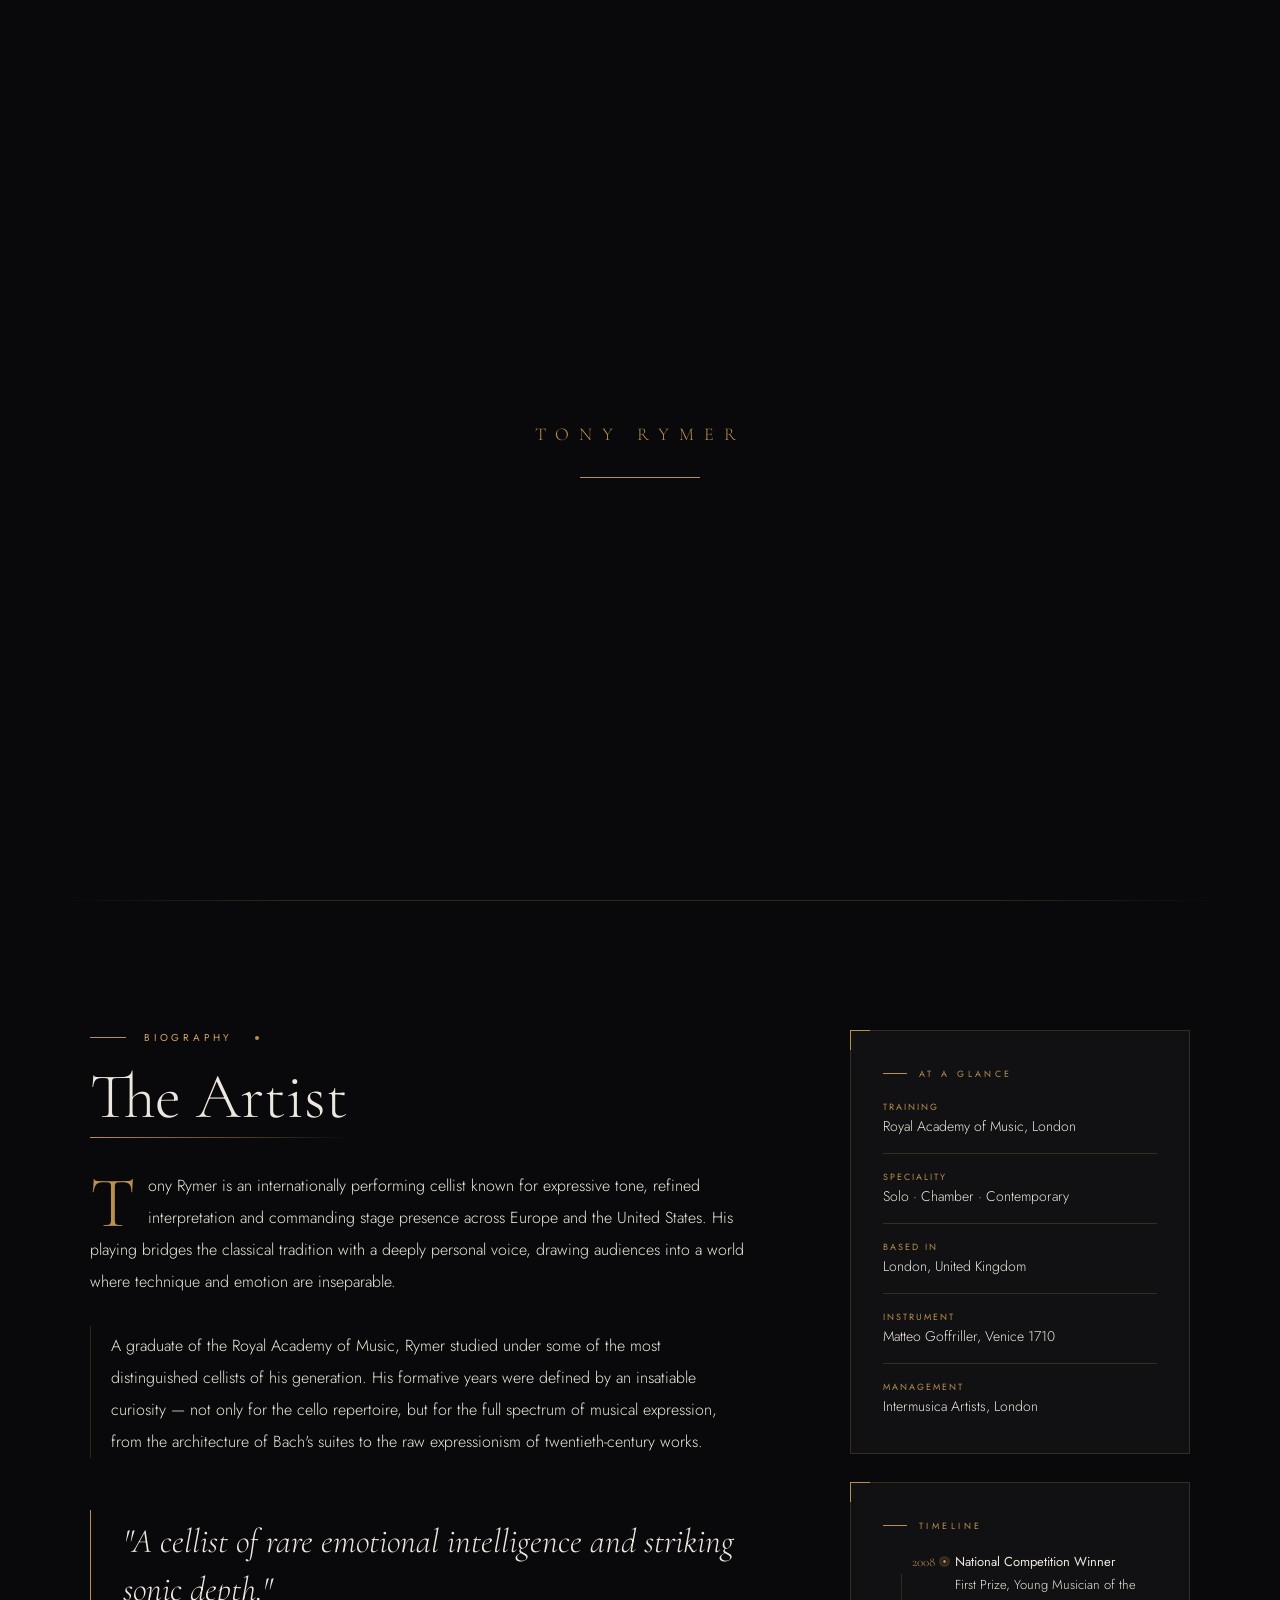
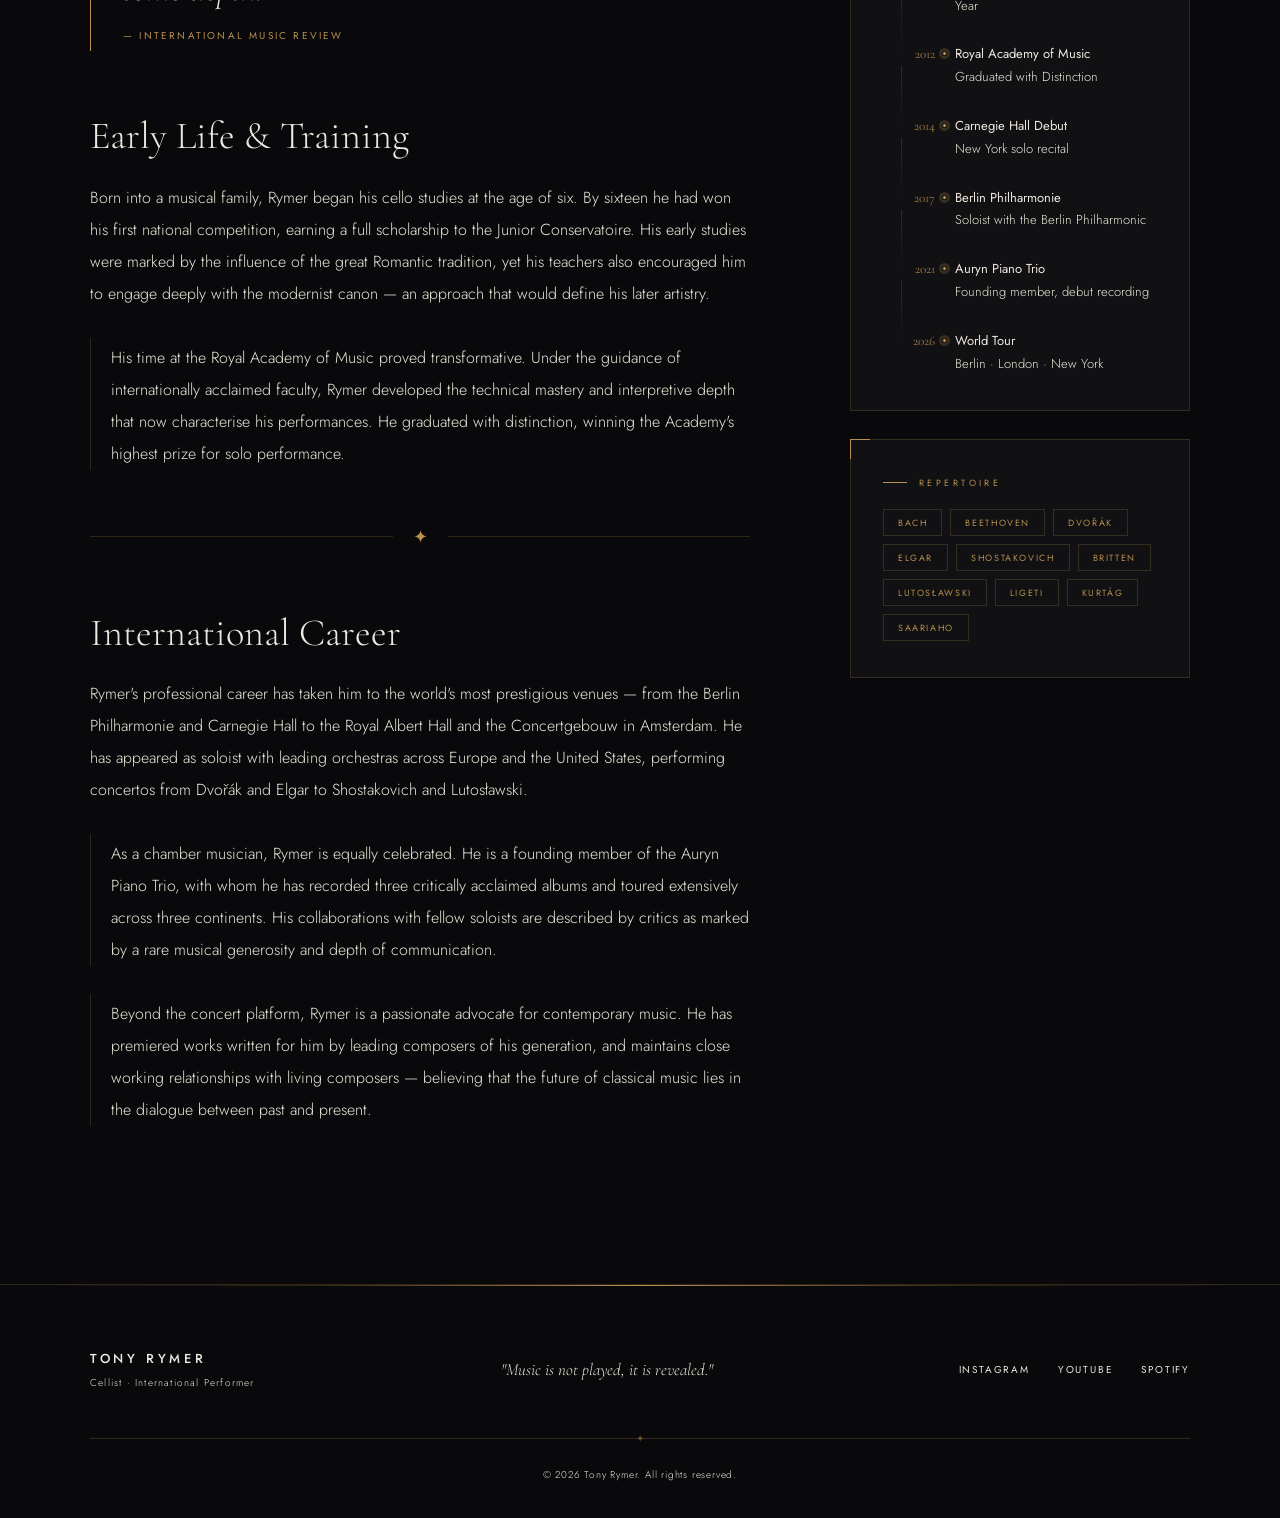
==== commit ee426ac5: "Add overflow-x hidden style to body element" ====
--- a/bio.html
+++ b/bio.html
@@ -297,7 +297,7 @@
     }
   </style>
 </head>
-<body>
+<body style="overflow-x: hidden;">
 
   <!-- ① Loader -->
   <div class="loader" id="loader" aria-hidden="true">
--- a/style.css
+++ b/style.css
@@ -1683,3 +1683,41 @@
   }
   h2::after { display: none; }
 }
+/* ══════════════════
+   FIX HORIZONTAL SCROLL MOBILE
+══════════════════ */
+
+html {
+  overflow-x: hidden;
+}
+
+/* Limitar decorativos que desbordan */
+.footer::before {
+  width: 100%;
+  max-width: 100%;
+}
+
+.section--dark .section-inner::before {
+  right: 0;
+  overflow: hidden;
+  max-width: 100%;
+}
+
+.section--dark {
+  overflow: hidden;
+}
+
+.quote-section {
+  overflow: hidden;
+}
+
+.footer {
+  overflow: hidden;
+}
+
+/* Bio page grid en móvil */
+@media (max-width: 900px) {
+  .bio-page-grid {
+    grid-template-columns: 1fr !important;
+  }
+}
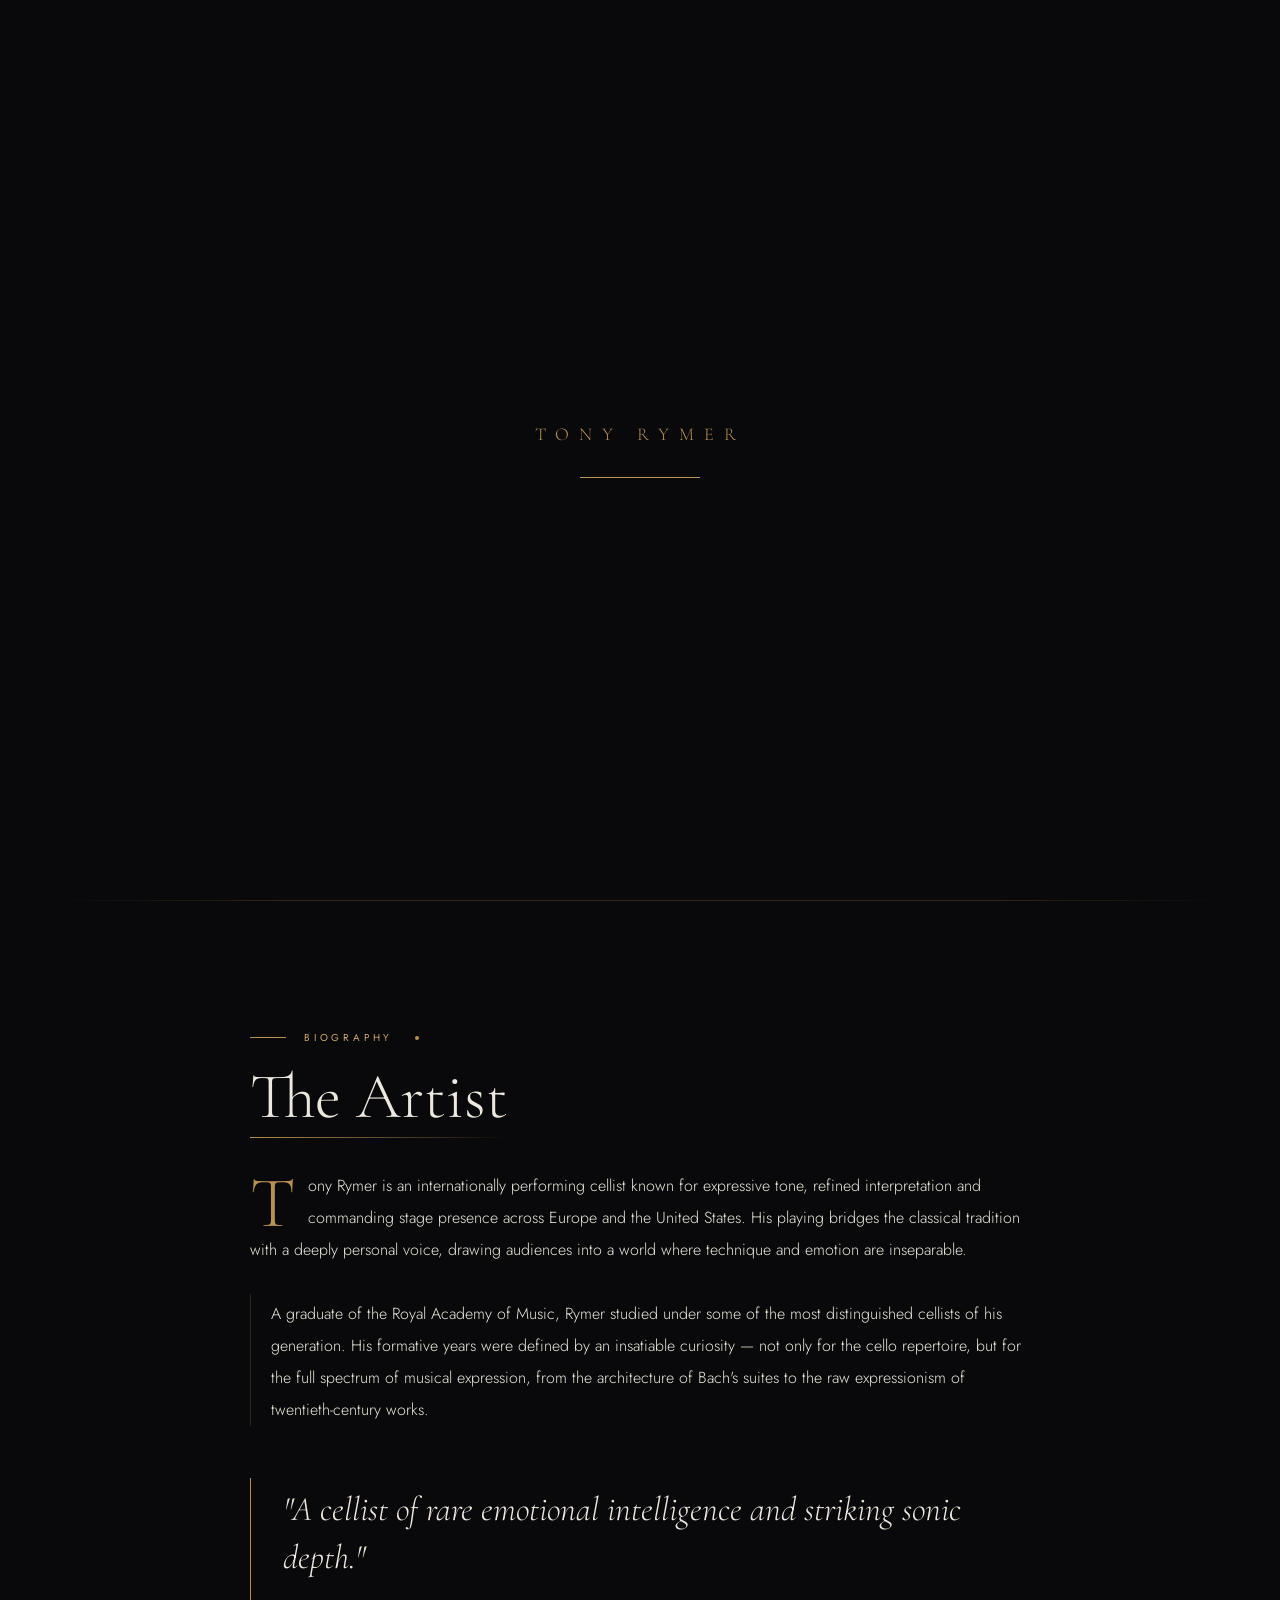
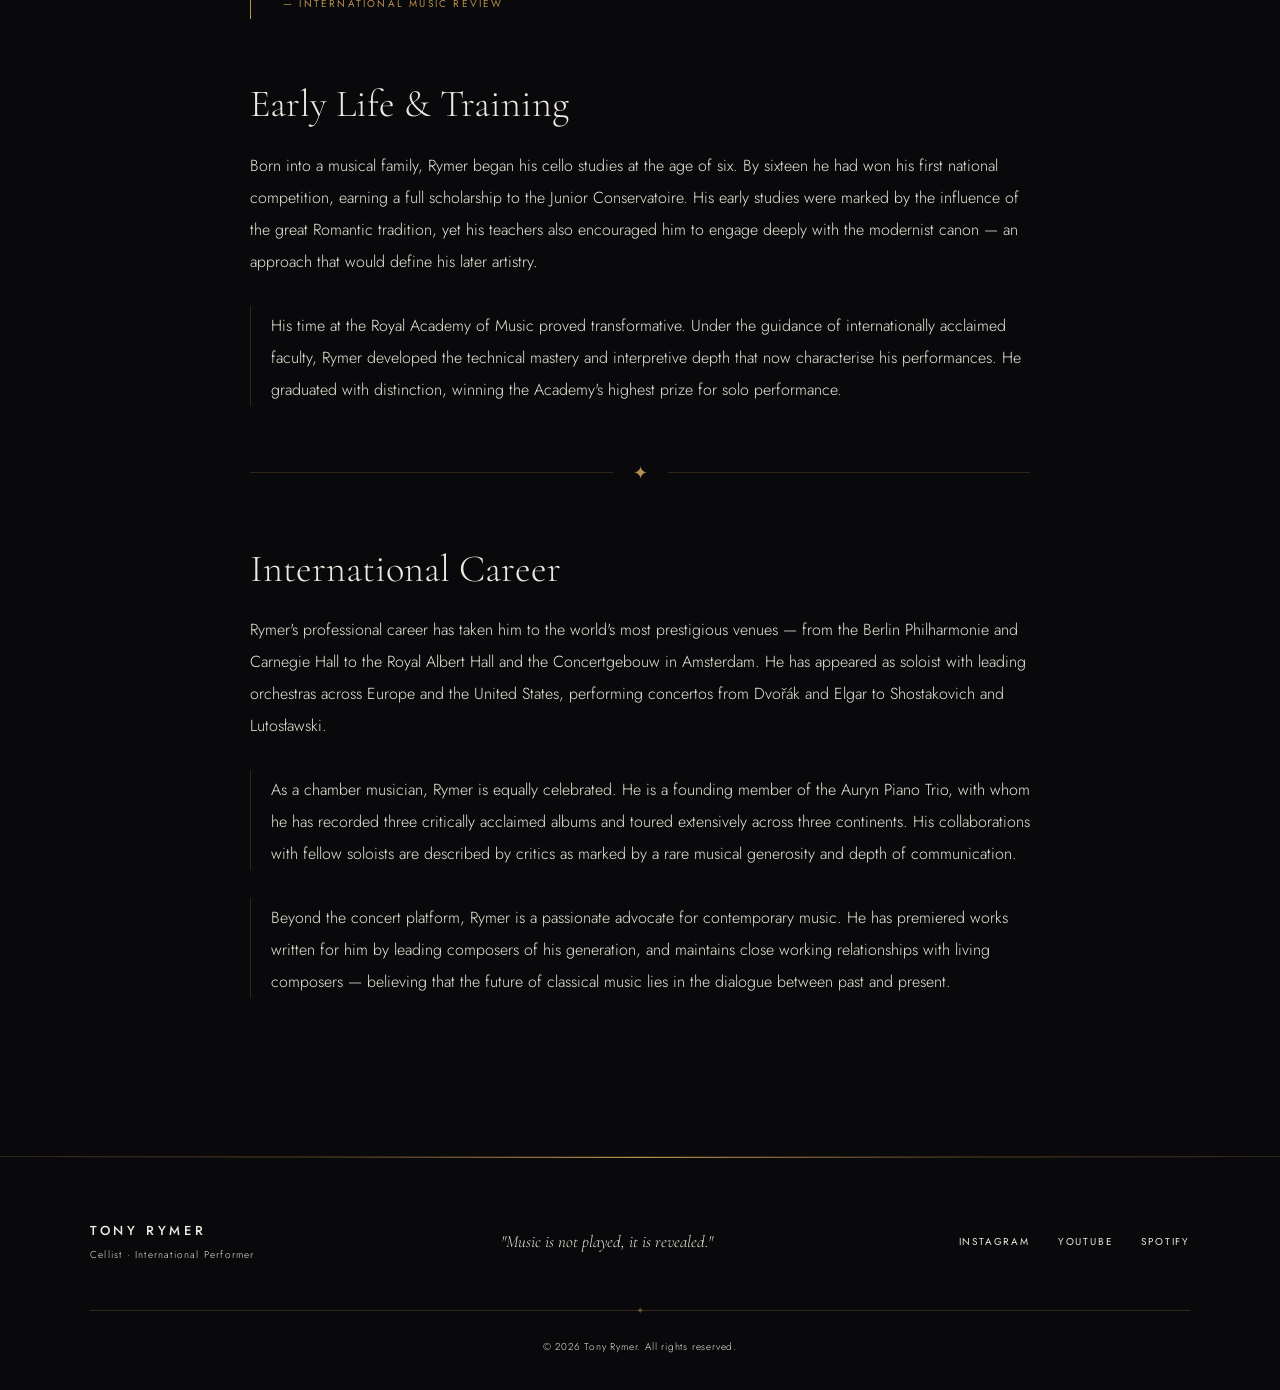
==== commit 39d64747: "Revise bio page layout and remove sidebar elements Refactor bio page layout and styles, removing sid" ====
--- a/bio.html
+++ b/bio.html
@@ -10,18 +10,11 @@
   <link href="https://fonts.googleapis.com/css2?family=Cormorant+Garamond:ital,wght@0,300;0,400;0,500;0,600;1,300;1,400;1,500&family=Jost:wght@300;400;500&display=swap" rel="stylesheet">
   <link rel="stylesheet" href="style.css">
   <style>
-    /* ── Bio page overrides ── */
-
-    /* Full-width text layout */
-    .bio-page-grid {
-      display: grid;
-      grid-template-columns: 1fr 340px;
-      gap: 100px;
-      align-items: start;
-    }
+    /* ── Bio page — full width text only ── */
 
     .bio-body {
-      max-width: 100%;
+      max-width: 780px;
+      margin: 0 auto;
     }
 
     .bio-body .body-text {
@@ -32,7 +25,7 @@
       color: var(--muted);
     }
 
-    /* Drop cap on first paragraph */
+    /* Drop cap */
     .bio-body .body-text:first-of-type::first-letter {
       font-family: var(--font-serif);
       font-size: 72px;
@@ -69,7 +62,7 @@
       font-style: normal;
     }
 
-    /* Chapter headings inside bio body */
+    /* Chapter headings */
     .bio-chapter {
       font-family: var(--font-serif);
       font-size: clamp(26px, 3vw, 42px);
@@ -80,176 +73,7 @@
       display: block;
     }
 
-    /* ── Sidebar ── */
-    .bio-sidebar {
-      position: sticky;
-      top: calc(var(--header-h) + 48px);
-    }
-
-    .sidebar-card {
-      background: var(--surface);
-      border: 1px solid var(--gold-border);
-      padding: 36px 32px;
-      margin-bottom: 28px;
-      position: relative;
-    }
-
-    /* Corner accent */
-    .sidebar-card::before {
-      content: '';
-      position: absolute;
-      top: -1px; left: -1px;
-      width: 20px; height: 20px;
-      border-top: 1px solid var(--gold);
-      border-left: 1px solid var(--gold);
-    }
-
-    .sidebar-title {
-      font-family: var(--font-sans);
-      font-size: 9px;
-      font-weight: 400;
-      letter-spacing: 0.38em;
-      text-transform: uppercase;
-      color: var(--gold);
-      margin-bottom: 20px;
-      display: flex;
-      align-items: center;
-      gap: 12px;
-    }
-
-    .sidebar-title::before {
-      content: '';
-      width: 24px; height: 1px;
-      background: var(--gold);
-      flex-shrink: 0;
-    }
-
-    /* Facts list */
-    .facts-list {
-      list-style: none;
-      display: flex;
-      flex-direction: column;
-      gap: 16px;
-    }
-
-    .facts-list li {
-      display: flex;
-      flex-direction: column;
-      gap: 3px;
-      padding-bottom: 16px;
-      border-bottom: 1px solid var(--gold-border);
-    }
-
-    .facts-list li:last-child {
-      border-bottom: none;
-      padding-bottom: 0;
-    }
-
-    .fact-label {
-      font-family: var(--font-sans);
-      font-size: 9px;
-      font-weight: 400;
-      letter-spacing: 0.22em;
-      text-transform: uppercase;
-      color: var(--gold);
-    }
-
-    .fact-value {
-      font-family: var(--font-sans);
-      font-size: 14px;
-      font-weight: 300;
-      color: var(--cream);
-      line-height: 1.5;
-    }
-
-    /* Timeline */
-    .timeline {
-      display: flex;
-      flex-direction: column;
-      gap: 0;
-    }
-
-    .timeline-item {
-      display: grid;
-      grid-template-columns: 52px 1fr;
-      gap: 20px;
-      position: relative;
-      padding-bottom: 28px;
-    }
-
-    .timeline-item:last-child { padding-bottom: 0; }
-
-    /* Vertical line */
-    .timeline-item:not(:last-child)::after {
-      content: '';
-      position: absolute;
-      top: 22px; left: 18px;
-      width: 1px;
-      height: calc(100% - 12px);
-      background: linear-gradient(to bottom, var(--gold-border), transparent);
-    }
-
-    .timeline-year {
-      font-family: var(--font-serif);
-      font-size: 13px;
-      font-weight: 300;
-      color: var(--gold);
-      padding-top: 2px;
-      text-align: right;
-      position: relative;
-    }
-
-    /* Dot */
-    .timeline-year::after {
-      content: '';
-      position: absolute;
-      right: -12px; top: 7px;
-      width: 5px; height: 5px;
-      border-radius: 50%;
-      background: var(--gold);
-      border: 1px solid var(--bg);
-      box-shadow: 0 0 0 3px var(--gold-border);
-    }
-
-    .timeline-content {
-      font-family: var(--font-sans);
-      font-size: 13px;
-      font-weight: 300;
-      color: var(--muted);
-      line-height: 1.6;
-    }
-
-    .timeline-content strong {
-      display: block;
-      color: var(--cream);
-      font-weight: 400;
-      margin-bottom: 2px;
-    }
-
-    /* ── Repertoire tags ── */
-    .tags {
-      display: flex;
-      flex-wrap: wrap;
-      gap: 8px;
-    }
-
-    .tag {
-      font-family: var(--font-sans);
-      font-size: 9px;
-      font-weight: 400;
-      letter-spacing: 0.18em;
-      text-transform: uppercase;
-      color: var(--gold);
-      border: 1px solid var(--gold-border);
-      padding: 6px 14px;
-      transition: background 0.3s, color 0.3s;
-    }
-
-    .tag:hover {
-      background: var(--gold-dim);
-    }
-
-    /* ── Horizontal rule ornament ── */
+    /* Ornament divider */
     .ornament {
       display: flex;
       align-items: center;
@@ -272,34 +96,22 @@
       color: var(--gold);
     }
 
-    /* ── Responsive ── */
-    @media (max-width: 900px) {
-      .bio-page-grid {
-        grid-template-columns: 1fr;
-        gap: 60px;
-      }
-
-      .bio-sidebar {
-        position: static;
-      }
-
-      .bio-body .body-text:first-of-type::first-letter {
-        font-size: 56px;
-        line-height: 0.75;
-      }
-    }
-
     @media (max-width: 560px) {
       .pull-quote {
         padding-left: 20px;
-        font-size: 22px;
+        font-size: 20px;
+      }
+
+      .bio-body .body-text:first-of-type::first-letter {
+        font-size: 52px;
+        line-height: 0.75;
       }
     }
   </style>
 </head>
 <body style="overflow-x: hidden;">
 
-  <!-- ① Loader -->
+  <!-- Loader -->
   <div class="loader" id="loader" aria-hidden="true">
     <span class="loader-wordmark">Tony Rymer</span>
     <div class="loader-bar-wrap">
@@ -307,12 +119,8 @@
     </div>
   </div>
 
-  <!-- ② Scroll progress -->
+  <!-- Scroll progress -->
   <div class="scroll-progress" aria-hidden="true"></div>
-
-  <!-- ③ Custom cursor -->
-  <div class="cursor-dot"  aria-hidden="true"></div>
-  <div class="cursor-ring" aria-hidden="true"></div>
 
   <!-- Grain overlay -->
   <div class="grain" aria-hidden="true"></div>
@@ -352,180 +160,78 @@
     </div>
   </section>
 
-  <!-- BIO MAIN -->
+  <!-- BIO TEXT -->
   <section id="bio" class="section">
     <div class="section-inner">
-      <div class="bio-page-grid">
-
-        <!-- LEFT: full biography text -->
-        <div class="bio-body">
-
-          <div class="section-label" data-animate>Biography</div>
-          <h2 data-animate>The Artist</h2>
-
-          <p class="body-text" data-animate>
-            Tony Rymer is an internationally performing cellist known for expressive tone,
-            refined interpretation and commanding stage presence across Europe and the United States.
-            His playing bridges the classical tradition with a deeply personal voice, drawing audiences
-            into a world where technique and emotion are inseparable.
-          </p>
-
-          <p class="body-text" data-animate>
-            A graduate of the Royal Academy of Music, Rymer studied under some of the most
-            distinguished cellists of his generation. His formative years were defined by an
-            insatiable curiosity — not only for the cello repertoire, but for the full spectrum of
-            musical expression, from the architecture of Bach's suites to the raw expressionism of
-            twentieth-century works.
-          </p>
-
-          <div class="pull-quote" data-animate>
-            "A cellist of rare emotional intelligence and striking sonic depth."
-            <cite>— International Music Review</cite>
-          </div>
-
-          <span class="bio-chapter" data-animate>Early Life & Training</span>
-
-          <p class="body-text" data-animate>
-            Born into a musical family, Rymer began his cello studies at the age of six.
-            By sixteen he had won his first national competition, earning a full scholarship
-            to the Junior Conservatoire. His early studies were marked by the influence of
-            the great Romantic tradition, yet his teachers also encouraged him to engage deeply
-            with the modernist canon — an approach that would define his later artistry.
-          </p>
-
-          <p class="body-text" data-animate>
-            His time at the Royal Academy of Music proved transformative. Under the guidance
-            of internationally acclaimed faculty, Rymer developed the technical mastery and
-            interpretive depth that now characterise his performances. He graduated with
-            distinction, winning the Academy's highest prize for solo performance.
-          </p>
-
-          <div class="ornament" data-animate><span>✦</span></div>
-
-          <span class="bio-chapter" data-animate>International Career</span>
-
-          <p class="body-text" data-animate>
-            Rymer's professional career has taken him to the world's most prestigious venues —
-            from the Berlin Philharmonie and Carnegie Hall to the Royal Albert Hall and the
-            Concertgebouw in Amsterdam. He has appeared as soloist with leading orchestras
-            across Europe and the United States, performing concertos from Dvořák and Elgar
-            to Shostakovich and Lutosławski.
-          </p>
-
-          <p class="body-text" data-animate>
-            As a chamber musician, Rymer is equally celebrated. He is a founding member of
-            the Auryn Piano Trio, with whom he has recorded three critically acclaimed albums
-            and toured extensively across three continents. His collaborations with fellow
-            soloists are described by critics as marked by a rare musical generosity and
-            depth of communication.
-          </p>
-
-          <p class="body-text" data-animate>
-            Beyond the concert platform, Rymer is a passionate advocate for contemporary music.
-            He has premiered works written for him by leading composers of his generation, and
-            maintains close working relationships with living composers — believing that the
-            future of classical music lies in the dialogue between past and present.
-          </p>
-
+      <div class="bio-body">
+
+        <div class="section-label" data-animate>Biography</div>
+        <h2 data-animate>The Artist</h2>
+
+        <p class="body-text" data-animate>
+          Tony Rymer is an internationally performing cellist known for expressive tone,
+          refined interpretation and commanding stage presence across Europe and the United States.
+          His playing bridges the classical tradition with a deeply personal voice, drawing audiences
+          into a world where technique and emotion are inseparable.
+        </p>
+
+        <p class="body-text" data-animate>
+          A graduate of the Royal Academy of Music, Rymer studied under some of the most
+          distinguished cellists of his generation. His formative years were defined by an
+          insatiable curiosity — not only for the cello repertoire, but for the full spectrum of
+          musical expression, from the architecture of Bach's suites to the raw expressionism of
+          twentieth-century works.
+        </p>
+
+        <div class="pull-quote" data-animate>
+          "A cellist of rare emotional intelligence and striking sonic depth."
+          <cite>— International Music Review</cite>
         </div>
 
-        <!-- RIGHT: sidebar -->
-        <aside class="bio-sidebar">
-
-          <!-- Facts card -->
-          <div class="sidebar-card" data-animate>
-            <div class="sidebar-title">At a Glance</div>
-            <ul class="facts-list">
-              <li>
-                <span class="fact-label">Training</span>
-                <span class="fact-value">Royal Academy of Music, London</span>
-              </li>
-              <li>
-                <span class="fact-label">Speciality</span>
-                <span class="fact-value">Solo · Chamber · Contemporary</span>
-              </li>
-              <li>
-                <span class="fact-label">Based in</span>
-                <span class="fact-value">London, United Kingdom</span>
-              </li>
-              <li>
-                <span class="fact-label">Instrument</span>
-                <span class="fact-value">Matteo Goffriller, Venice 1710</span>
-              </li>
-              <li>
-                <span class="fact-label">Management</span>
-                <span class="fact-value">Intermusica Artists, London</span>
-              </li>
-            </ul>
-          </div>
-
-          <!-- Timeline card -->
-          <div class="sidebar-card" data-animate>
-            <div class="sidebar-title">Timeline</div>
-            <div class="timeline">
-              <div class="timeline-item">
-                <span class="timeline-year">2008</span>
-                <div class="timeline-content">
-                  <strong>National Competition Winner</strong>
-                  First Prize, Young Musician of the Year
-                </div>
-              </div>
-              <div class="timeline-item">
-                <span class="timeline-year">2012</span>
-                <div class="timeline-content">
-                  <strong>Royal Academy of Music</strong>
-                  Graduated with Distinction
-                </div>
-              </div>
-              <div class="timeline-item">
-                <span class="timeline-year">2014</span>
-                <div class="timeline-content">
-                  <strong>Carnegie Hall Debut</strong>
-                  New York solo recital
-                </div>
-              </div>
-              <div class="timeline-item">
-                <span class="timeline-year">2017</span>
-                <div class="timeline-content">
-                  <strong>Berlin Philharmonie</strong>
-                  Soloist with the Berlin Philharmonic
-                </div>
-              </div>
-              <div class="timeline-item">
-                <span class="timeline-year">2021</span>
-                <div class="timeline-content">
-                  <strong>Auryn Piano Trio</strong>
-                  Founding member, debut recording
-                </div>
-              </div>
-              <div class="timeline-item">
-                <span class="timeline-year">2026</span>
-                <div class="timeline-content">
-                  <strong>World Tour</strong>
-                  Berlin · London · New York
-                </div>
-              </div>
-            </div>
-          </div>
-
-          <!-- Repertoire card -->
-          <div class="sidebar-card" data-animate>
-            <div class="sidebar-title">Repertoire</div>
-            <div class="tags">
-              <span class="tag">Bach</span>
-              <span class="tag">Beethoven</span>
-              <span class="tag">Dvořák</span>
-              <span class="tag">Elgar</span>
-              <span class="tag">Shostakovich</span>
-              <span class="tag">Britten</span>
-              <span class="tag">Lutosławski</span>
-              <span class="tag">Ligeti</span>
-              <span class="tag">Kurtág</span>
-              <span class="tag">Saariaho</span>
-            </div>
-          </div>
-
-        </aside>
+        <span class="bio-chapter" data-animate>Early Life &amp; Training</span>
+
+        <p class="body-text" data-animate>
+          Born into a musical family, Rymer began his cello studies at the age of six.
+          By sixteen he had won his first national competition, earning a full scholarship
+          to the Junior Conservatoire. His early studies were marked by the influence of
+          the great Romantic tradition, yet his teachers also encouraged him to engage deeply
+          with the modernist canon — an approach that would define his later artistry.
+        </p>
+
+        <p class="body-text" data-animate>
+          His time at the Royal Academy of Music proved transformative. Under the guidance
+          of internationally acclaimed faculty, Rymer developed the technical mastery and
+          interpretive depth that now characterise his performances. He graduated with
+          distinction, winning the Academy's highest prize for solo performance.
+        </p>
+
+        <div class="ornament" data-animate><span>✦</span></div>
+
+        <span class="bio-chapter" data-animate>International Career</span>
+
+        <p class="body-text" data-animate>
+          Rymer's professional career has taken him to the world's most prestigious venues —
+          from the Berlin Philharmonie and Carnegie Hall to the Royal Albert Hall and the
+          Concertgebouw in Amsterdam. He has appeared as soloist with leading orchestras
+          across Europe and the United States, performing concertos from Dvořák and Elgar
+          to Shostakovich and Lutosławski.
+        </p>
+
+        <p class="body-text" data-animate>
+          As a chamber musician, Rymer is equally celebrated. He is a founding member of
+          the Auryn Piano Trio, with whom he has recorded three critically acclaimed albums
+          and toured extensively across three continents. His collaborations with fellow
+          soloists are described by critics as marked by a rare musical generosity and
+          depth of communication.
+        </p>
+
+        <p class="body-text" data-animate>
+          Beyond the concert platform, Rymer is a passionate advocate for contemporary music.
+          He has premiered works written for him by leading composers of his generation, and
+          maintains close working relationships with living composers — believing that the
+          future of classical music lies in the dialogue between past and present.
+        </p>
+
       </div>
     </div>
   </section>
@@ -594,11 +300,11 @@
       });
     });
 
-    /* ── Premium: Loader ── */
+    /* ── Loader ── */
     const loader = document.getElementById('loader');
     if (loader) setTimeout(() => loader.classList.add('hidden'), 1900);
 
-    /* ── Premium: Scroll progress ── */
+    /* ── Scroll progress ── */
     const progress = document.querySelector('.scroll-progress');
     if (progress) {
       window.addEventListener('scroll', () => {
@@ -606,26 +312,6 @@
         progress.style.width = (window.scrollY / total * 100) + '%';
       }, { passive: true });
     }
-
-    /* ── Premium: Custom cursor ── */
-    const dot  = document.querySelector('.cursor-dot');
-    const ring = document.querySelector('.cursor-ring');
-    if (dot && ring && window.matchMedia('(hover: hover) and (pointer: fine)').matches) {
-      let mx = 0, my = 0, rx = 0, ry = 0;
-      document.addEventListener('mousemove', e => {
-        mx = e.clientX; my = e.clientY;
-        dot.style.left = mx + 'px'; dot.style.top = my + 'px';
-      });
-      (function loop() {
-        rx += (mx - rx) * 0.12; ry += (my - ry) * 0.12;
-        ring.style.left = rx + 'px'; ring.style.top = ry + 'px';
-        requestAnimationFrame(loop);
-      })();
-      document.querySelectorAll('a, button, .tag').forEach(el => {
-        el.addEventListener('mouseenter', () => document.body.classList.add('cursor-hover'));
-        el.addEventListener('mouseleave', () => document.body.classList.remove('cursor-hover'));
-      });
-    }
   </script>
 
 </body>
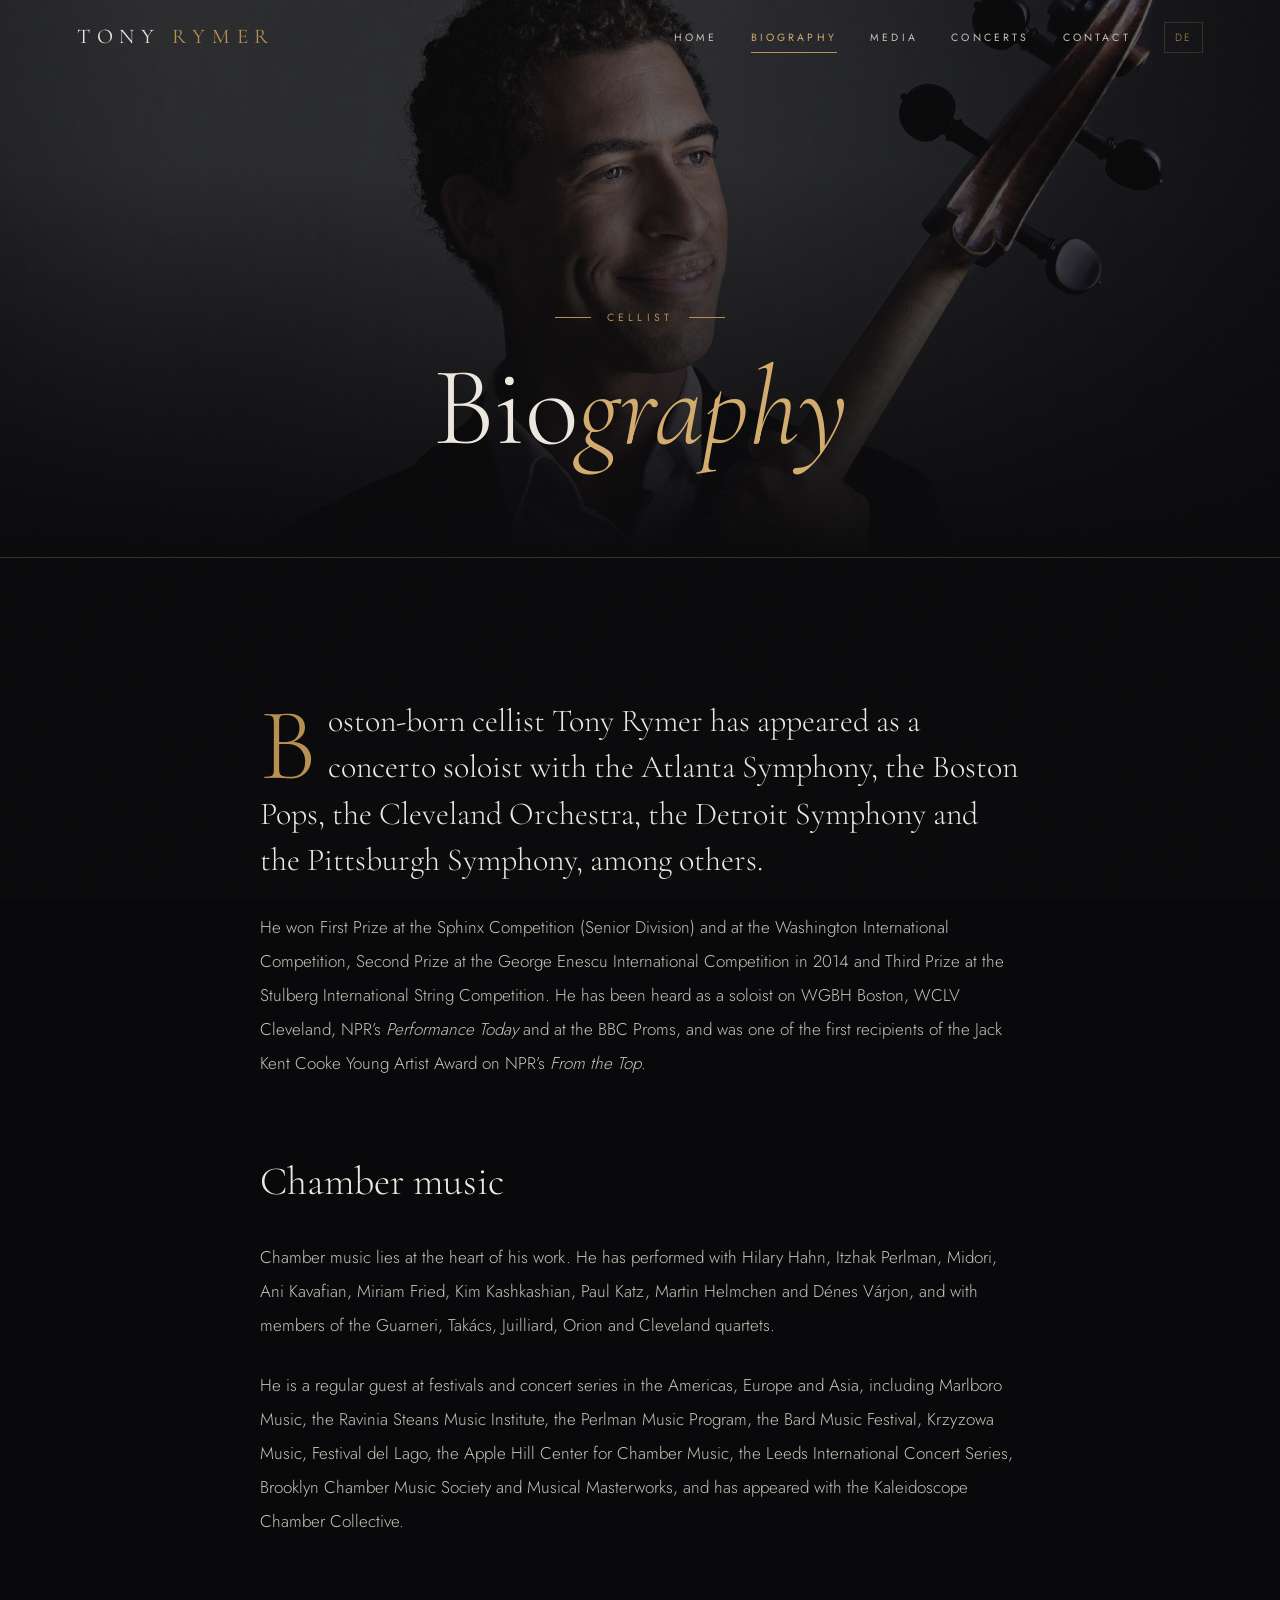
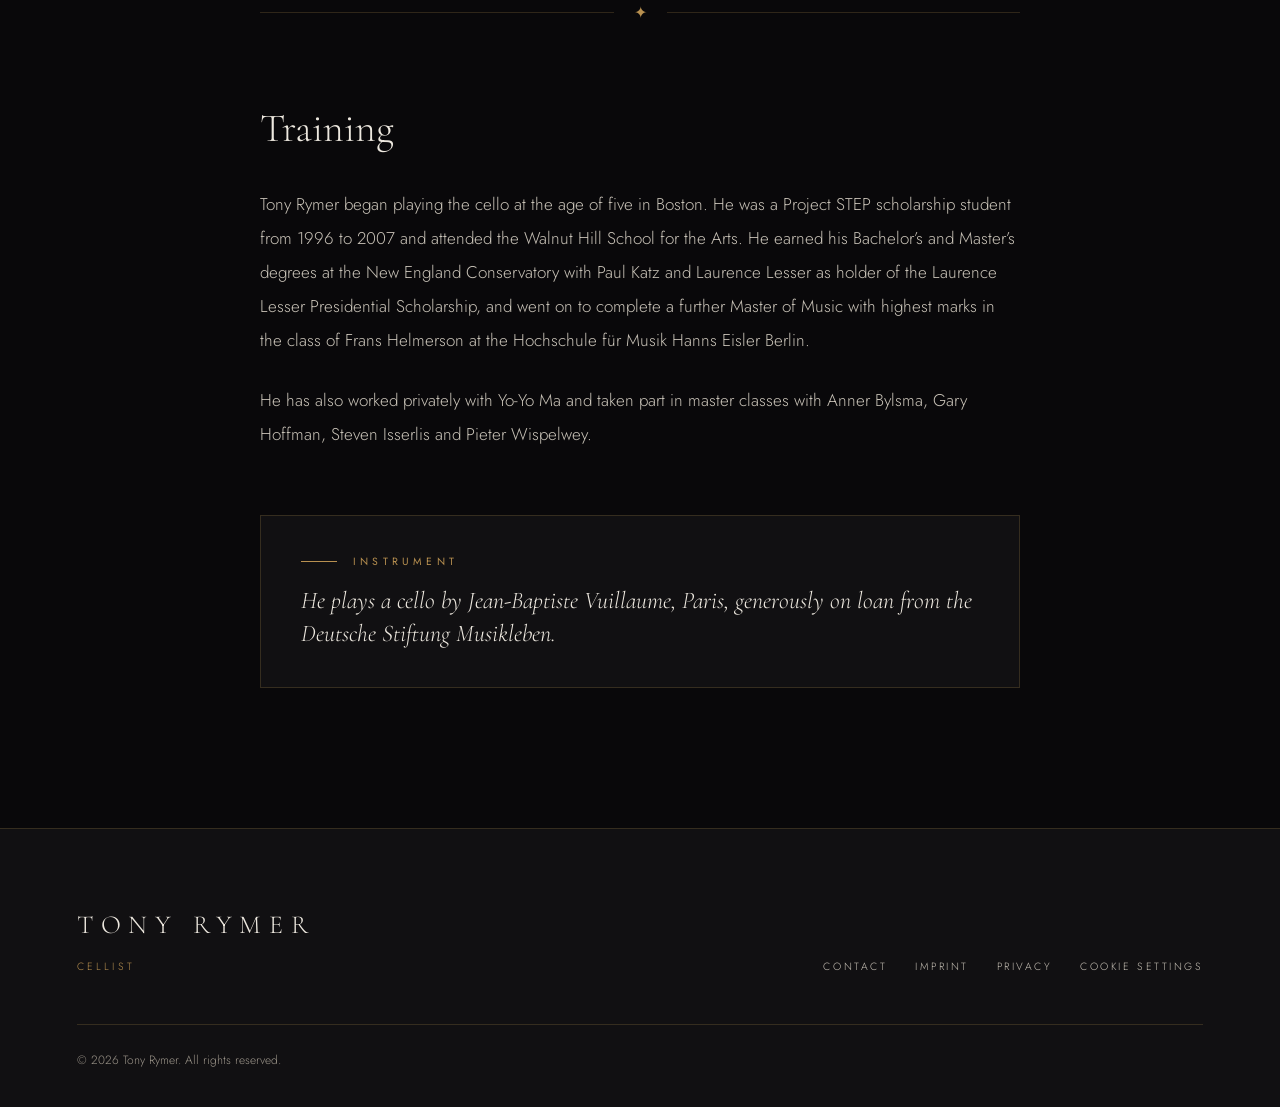
==== commit 6a3c1269: "Real bio, EN/DE, concerts from sheet, media, working contact form, Impressum & Datenschutz, self-hos" ====
--- a/bio.html
+++ b/bio.html
@@ -2,317 +2,103 @@
 <html lang="en">
 <head>
   <meta charset="UTF-8" />
-  <meta name="viewport" content="width=device-width, initial-scale=1.0"/>
-  <meta name="description" content="Tony Rymer — Biography. International cellist, Royal Academy of Music graduate, soloist and chamber musician."/>
-  <title>Biography — Tony Rymer</title>
-  <link rel="preconnect" href="https://fonts.googleapis.com">
-  <link rel="preconnect" href="https://fonts.gstatic.com" crossorigin>
-  <link href="https://fonts.googleapis.com/css2?family=Cormorant+Garamond:ital,wght@0,300;0,400;0,500;0,600;1,300;1,400;1,500&family=Jost:wght@300;400;500&display=swap" rel="stylesheet">
-  <link rel="stylesheet" href="style.css">
-  <style>
-    /* ── Bio page — full width text only ── */
+  <meta name="viewport" content="width=device-width, initial-scale=1.0" />
+  <title>Biography — Tony Rymer, Cellist</title>
+  <meta name="description" content="Biography of cellist Tony Rymer." />
+  <link rel="alternate" hreflang="en" href="bio.html" />
+  <link rel="alternate" hreflang="de" href="biografie.html" />
+  <link rel="icon" href="data:image/svg+xml,%3Csvg xmlns='http://www.w3.org/2000/svg' viewBox='0 0 64 64'%3E%3Crect width='64' height='64' rx='14' fill='%2309080a'/%3E%3Ctext x='32' y='43' text-anchor='middle' font-family='Georgia,serif' font-size='30' fill='%23d4ac6e' letter-spacing='1'%3ETR%3C/text%3E%3C/svg%3E" type="image/svg+xml" />
+  <link rel="apple-touch-icon" href="apple-touch-icon.png" />
+  <link rel="preload" href="cormorant-garamond-latin-300-normal.woff2" as="font" type="font/woff2" crossorigin />
+  <meta name="theme-color" content="#09080a" />
+  <meta property="og:type" content="website" />
+  <meta property="og:site_name" content="Tony Rymer" />
+  <meta property="og:title" content="Biography — Tony Rymer, Cellist" />
+  <meta property="og:description" content="Biography of cellist Tony Rymer." />
+  <meta property="og:image" content="tony-rymer-2200.jpg" />
+  <meta property="og:locale" content="en_US" />
+  <meta name="twitter:card" content="summary_large_image" />
+  <link rel="stylesheet" href="style.css" />
+</head>
+<body>
 
-    .bio-body {
-      max-width: 780px;
-      margin: 0 auto;
-    }
-
-    .bio-body .body-text {
-      max-width: 100%;
-      font-size: 16px;
-      line-height: 2;
-      margin-bottom: 28px;
-      color: var(--muted);
-    }
-
-    /* Drop cap */
-    .bio-body .body-text:first-of-type::first-letter {
-      font-family: var(--font-serif);
-      font-size: 72px;
-      font-weight: 300;
-      float: left;
-      line-height: 0.72;
-      margin-right: 12px;
-      margin-top: 8px;
-      color: var(--gold);
-    }
-
-    /* Pull quote */
-    .pull-quote {
-      font-family: var(--font-serif);
-      font-size: clamp(22px, 2.8vw, 34px);
-      font-style: italic;
-      font-weight: 300;
-      line-height: 1.4;
-      color: var(--cream);
-      border-left: 1px solid var(--gold);
-      padding: 8px 0 8px 32px;
-      margin: 52px 0;
-    }
-
-    .pull-quote cite {
-      display: block;
-      margin-top: 16px;
-      font-family: var(--font-sans);
-      font-size: 10px;
-      font-weight: 400;
-      letter-spacing: 0.22em;
-      text-transform: uppercase;
-      color: var(--gold);
-      font-style: normal;
-    }
-
-    /* Chapter headings */
-    .bio-chapter {
-      font-family: var(--font-serif);
-      font-size: clamp(26px, 3vw, 42px);
-      font-weight: 300;
-      color: var(--cream);
-      margin: 64px 0 24px;
-      line-height: 1.1;
-      display: block;
-    }
-
-    /* Ornament divider */
-    .ornament {
-      display: flex;
-      align-items: center;
-      gap: 20px;
-      margin: 56px 0;
-      opacity: 0.35;
-    }
-
-    .ornament::before,
-    .ornament::after {
-      content: '';
-      flex: 1;
-      height: 1px;
-      background: var(--gold-border);
-    }
-
-    .ornament span {
-      font-family: var(--font-serif);
-      font-size: 18px;
-      color: var(--gold);
-    }
-
-    @media (max-width: 560px) {
-      .pull-quote {
-        padding-left: 20px;
-        font-size: 20px;
-      }
-
-      .bio-body .body-text:first-of-type::first-letter {
-        font-size: 52px;
-        line-height: 0.75;
-      }
-    }
-  </style>
-</head>
-<body style="overflow-x: hidden;">
-
-  <!-- Loader -->
-  <div class="loader" id="loader" aria-hidden="true">
-    <span class="loader-wordmark">Tony Rymer</span>
-    <div class="loader-bar-wrap">
-      <div class="loader-bar"></div>
-    </div>
-  </div>
-
-  <!-- Scroll progress -->
   <div class="scroll-progress" aria-hidden="true"></div>
-
-  <!-- Grain overlay -->
   <div class="grain" aria-hidden="true"></div>
 
   <!-- HEADER -->
   <header class="header" id="header">
     <div class="header-inner">
-      <a href="index.html" class="logo">TONY RYMER</a>
-      <button class="menu-btn" id="menuBtn" aria-label="Toggle navigation">
+      <a href="index.html" class="logo" aria-label="Tony Rymer">TONY <span>RYMER</span></a>
+      <button class="menu-btn" id="menuBtn" aria-label="Toggle navigation" aria-expanded="false">
         <span></span>
         <span></span>
       </button>
-      <nav class="nav" id="nav" role="navigation">
-        <a href="index.html"          class="nav-link">Home</a>
-        <a href="bio.html"            class="nav-link active">Bio</a>
-        <a href="index.html#media"    class="nav-link">Media</a>
-        <a href="index.html#calendar" class="nav-link">Calendar</a>
-        <a href="index.html#contact"  class="nav-link">Contact</a>
+      <nav class="nav" id="nav">
+        <a href="index.html" class="nav-link">Home</a>
+        <a href="bio.html" class="nav-link active" aria-current="page">Biography</a>
+        <a href="media.html" class="nav-link">Media</a>
+        <a href="concerts.html" class="nav-link">Concerts</a>
+        <a href="index.html#contact" class="nav-link">Contact</a>
+        <a href="biografie.html" class="nav-lang" hreflang="de" lang="de" aria-label="Deutsche Version">DE</a>
       </nav>
     </div>
   </header>
 
-  <!-- HERO -->
-  <section class="hero" id="home">
-    <div class="hero-photo" aria-hidden="true"></div>
-    <div class="hero-overlay" aria-hidden="true"></div>
-    <div class="hero-content">
-      <p class="eyebrow">International Cellist</p>
-      <h1>Bio<br>graphy</h1>
-      <div class="hero-divider" aria-hidden="true"></div>
-      <p class="sub">Artist · Performer · Musician</p>
-      <a href="#bio" class="hero-cta">Read more</a>
-    </div>
-    <div class="scroll-indicator" aria-hidden="true">
-      <div class="scroll-line"></div>
-      <span>scroll</span>
+  <section class="page-hero page-hero--photo">
+    <img src="tony-rymer-2200.jpg" alt="" />
+    <div>
+      <div class="section-label">Cellist</div>
+      <h1>Bio<em>graphy</em></h1>
     </div>
   </section>
 
-  <!-- BIO TEXT -->
-  <section id="bio" class="section">
+  <section class="section" id="bio">
     <div class="section-inner">
       <div class="bio-body">
-
-        <div class="section-label" data-animate>Biography</div>
-        <h2 data-animate>The Artist</h2>
-
-        <p class="body-text" data-animate>
-          Tony Rymer is an internationally performing cellist known for expressive tone,
-          refined interpretation and commanding stage presence across Europe and the United States.
-          His playing bridges the classical tradition with a deeply personal voice, drawing audiences
-          into a world where technique and emotion are inseparable.
-        </p>
-
-        <p class="body-text" data-animate>
-          A graduate of the Royal Academy of Music, Rymer studied under some of the most
-          distinguished cellists of his generation. His formative years were defined by an
-          insatiable curiosity — not only for the cello repertoire, but for the full spectrum of
-          musical expression, from the architecture of Bach's suites to the raw expressionism of
-          twentieth-century works.
-        </p>
-
-        <div class="pull-quote" data-animate>
-          "A cellist of rare emotional intelligence and striking sonic depth."
-          <cite>— International Music Review</cite>
+        <p class="body-text lead" data-animate>Boston-born cellist Tony Rymer has appeared as a concerto soloist with the Atlanta Symphony, the Boston Pops, the Cleveland Orchestra, the Detroit Symphony and the Pittsburgh Symphony, among others.</p>
+        <p class="body-text" data-animate>He won First Prize at the Sphinx Competition (Senior Division) and at the Washington International Competition, Second Prize at the George Enescu International Competition in 2014 and Third Prize at the Stulberg International String Competition. He has been heard as a soloist on WGBH Boston, WCLV Cleveland, NPR’s <em>Performance Today</em> and at the BBC Proms, and was one of the first recipients of the Jack Kent Cooke Young Artist Award on NPR’s <em>From the Top</em>.</p>
+        <span class="bio-chapter" data-animate>Chamber music</span>
+        <p class="body-text" data-animate>Chamber music lies at the heart of his work. He has performed with Hilary Hahn, Itzhak Perlman, Midori, Ani Kavafian, Miriam Fried, Kim Kashkashian, Paul Katz, Martin Helmchen and Dénes Várjon, and with members of the Guarneri, Takács, Juilliard, Orion and Cleveland quartets.</p>
+        <p class="body-text" data-animate>He is a regular guest at festivals and concert series in the Americas, Europe and Asia, including Marlboro Music, the Ravinia Steans Music Institute, the Perlman Music Program, the Bard Music Festival, Krzyzowa Music, Festival del Lago, the Apple Hill Center for Chamber Music, the Leeds International Concert Series, Brooklyn Chamber Music Society and Musical Masterworks, and has appeared with the Kaleidoscope Chamber Collective.</p>
+        <div class="ornament" data-animate aria-hidden="true"><span>✦</span></div>
+        <span class="bio-chapter" data-animate>Training</span>
+        <p class="body-text" data-animate>Tony Rymer began playing the cello at the age of five in Boston. He was a Project STEP scholarship student from 1996 to 2007 and attended the Walnut Hill School for the Arts. He earned his Bachelor’s and Master’s degrees at the New England Conservatory with Paul Katz and Laurence Lesser as holder of the Laurence Lesser Presidential Scholarship, and went on to complete a further Master of Music with highest marks in the class of Frans Helmerson at the Hochschule für Musik Hanns Eisler Berlin.</p>
+        <p class="body-text" data-animate>He has also worked privately with Yo-Yo Ma and taken part in master classes with Anner Bylsma, Gary Hoffman, Steven Isserlis and Pieter Wispelwey.</p>
+        <div class="instrument" data-animate>
+          <div class="section-label">Instrument</div>
+          <p>He plays a cello by Jean-Baptiste Vuillaume, Paris, generously on loan from the Deutsche Stiftung Musikleben.</p>
         </div>
-
-        <span class="bio-chapter" data-animate>Early Life &amp; Training</span>
-
-        <p class="body-text" data-animate>
-          Born into a musical family, Rymer began his cello studies at the age of six.
-          By sixteen he had won his first national competition, earning a full scholarship
-          to the Junior Conservatoire. His early studies were marked by the influence of
-          the great Romantic tradition, yet his teachers also encouraged him to engage deeply
-          with the modernist canon — an approach that would define his later artistry.
-        </p>
-
-        <p class="body-text" data-animate>
-          His time at the Royal Academy of Music proved transformative. Under the guidance
-          of internationally acclaimed faculty, Rymer developed the technical mastery and
-          interpretive depth that now characterise his performances. He graduated with
-          distinction, winning the Academy's highest prize for solo performance.
-        </p>
-
-        <div class="ornament" data-animate><span>✦</span></div>
-
-        <span class="bio-chapter" data-animate>International Career</span>
-
-        <p class="body-text" data-animate>
-          Rymer's professional career has taken him to the world's most prestigious venues —
-          from the Berlin Philharmonie and Carnegie Hall to the Royal Albert Hall and the
-          Concertgebouw in Amsterdam. He has appeared as soloist with leading orchestras
-          across Europe and the United States, performing concertos from Dvořák and Elgar
-          to Shostakovich and Lutosławski.
-        </p>
-
-        <p class="body-text" data-animate>
-          As a chamber musician, Rymer is equally celebrated. He is a founding member of
-          the Auryn Piano Trio, with whom he has recorded three critically acclaimed albums
-          and toured extensively across three continents. His collaborations with fellow
-          soloists are described by critics as marked by a rare musical generosity and
-          depth of communication.
-        </p>
-
-        <p class="body-text" data-animate>
-          Beyond the concert platform, Rymer is a passionate advocate for contemporary music.
-          He has premiered works written for him by leading composers of his generation, and
-          maintains close working relationships with living composers — believing that the
-          future of classical music lies in the dialogue between past and present.
-        </p>
-
       </div>
     </div>
   </section>
 
+
   <!-- FOOTER -->
   <footer class="footer">
     <div class="footer-inner">
-      <div class="footer-left">
+      <div>
         <div class="footer-logo">TONY RYMER</div>
-        <div class="footer-role">Cellist · International Performer</div>
+        <div class="footer-role">Cellist</div>
       </div>
-      <div class="footer-center">
-        <p class="footer-quote">"Music is not played, it is revealed."</p>
-      </div>
-      <div class="footer-right">
-        <a href="#" class="footer-link">Instagram</a>
-        <a href="#" class="footer-link">YouTube</a>
-        <a href="#" class="footer-link">Spotify</a>
-      </div>
+      <nav class="footer-nav">
+        <a href="index.html#contact" class="footer-link">Contact</a>
+        <a href="imprint.html" class="footer-link">Imprint</a>
+        <a href="privacy.html" class="footer-link">Privacy</a>
+        <a href="#" class="footer-link" data-cookie-reset>Cookie settings</a>
+      </nav>
     </div>
-    <div class="footer-bottom">
-      <span>© 2026 Tony Rymer. All rights reserved.</span>
-    </div>
+    <div class="footer-bottom">&copy; <span id="year"></span> Tony Rymer. All rights reserved.</div>
   </footer>
 
-  <script>
-    /* ── Header scroll ── */
-    const header = document.getElementById('header');
-    window.addEventListener('scroll', () => {
-      header.classList.toggle('scrolled', window.scrollY > 60);
-    }, { passive: true });
+  <!-- COOKIE BANNER (only on pages with YouTube videos) -->
+  <div class="cookie-banner" id="cookieBanner" role="dialog" aria-label="Cookies" style="display:none;">
+    <p>This website only uses cookies when you play an embedded YouTube video. <a href="privacy.html">Privacy policy</a></p>
+    <div class="cookie-actions">
+      <button class="btn btn--gold" type="button" onclick="acceptCookies()">Accept</button>
+      <button class="btn" type="button" onclick="rejectCookies()">Reject</button>
+    </div>
+  </div>
 
-    /* ── Mobile nav ── */
-    const nav = document.getElementById('nav');
-    const btn = document.getElementById('menuBtn');
-    btn.addEventListener('click', () => {
-      const open = nav.classList.toggle('open');
-      btn.classList.toggle('open', open);
-      document.body.classList.toggle('nav-open', open);
-    });
-    document.querySelectorAll('.nav-link').forEach(a => {
-      a.addEventListener('click', () => {
-        nav.classList.remove('open');
-        btn.classList.remove('open');
-        document.body.classList.remove('nav-open');
-      });
-    });
-
-    /* ── Scroll animations ── */
-    const animObserver = new IntersectionObserver(entries => {
-      entries.forEach((entry, i) => {
-        if (entry.isIntersecting) {
-          entry.target.style.transitionDelay = `${i * 60}ms`;
-          entry.target.classList.add('visible');
-          animObserver.unobserve(entry.target);
-        }
-      });
-    }, { threshold: 0.12 });
-    document.querySelectorAll('[data-animate]').forEach(el => animObserver.observe(el));
-
-    /* ── Smooth scroll ── */
-    document.querySelectorAll('a[href^="#"]').forEach(a => {
-      a.addEventListener('click', e => {
-        const target = document.querySelector(a.getAttribute('href'));
-        if (target) { e.preventDefault(); target.scrollIntoView({ behavior: 'smooth' }); }
-      });
-    });
-
-    /* ── Loader ── */
-    const loader = document.getElementById('loader');
-    if (loader) setTimeout(() => loader.classList.add('hidden'), 1900);
-
-    /* ── Scroll progress ── */
-    const progress = document.querySelector('.scroll-progress');
-    if (progress) {
-      window.addEventListener('scroll', () => {
-        const total = document.documentElement.scrollHeight - window.innerHeight;
-        progress.style.width = (window.scrollY / total * 100) + '%';
-      }, { passive: true });
-    }
-  </script>
-
+  <script src="site.js"></script>
 </body>
 </html>
--- a/style.css
+++ b/style.css
@@ -2,6 +2,16 @@
    TONY RYMER — Cellist
    Dark luxury aesthetic · Concert-hall warmth
    ══════════════════════════════════════════ */
+
+/* ── Fonts (self-hosted, SIL Open Font License) ── */
+@font-face { font-family: 'Cormorant Garamond'; src: url('cormorant-garamond-latin-300-normal.woff2') format('woff2'); font-weight: 300; font-style: normal; font-display: swap; }
+@font-face { font-family: 'Cormorant Garamond'; src: url('cormorant-garamond-latin-300-italic.woff2') format('woff2'); font-weight: 300; font-style: italic; font-display: swap; }
+@font-face { font-family: 'Cormorant Garamond'; src: url('cormorant-garamond-latin-400-normal.woff2') format('woff2'); font-weight: 400; font-style: normal; font-display: swap; }
+@font-face { font-family: 'Cormorant Garamond'; src: url('cormorant-garamond-latin-400-italic.woff2') format('woff2'); font-weight: 400; font-style: italic; font-display: swap; }
+@font-face { font-family: 'Cormorant Garamond'; src: url('cormorant-garamond-latin-500-normal.woff2') format('woff2'); font-weight: 500; font-style: normal; font-display: swap; }
+@font-face { font-family: 'Jost'; src: url('jost-latin-300-normal.woff2') format('woff2'); font-weight: 300; font-style: normal; font-display: swap; }
+@font-face { font-family: 'Jost'; src: url('jost-latin-400-normal.woff2') format('woff2'); font-weight: 400; font-style: normal; font-display: swap; }
+@font-face { font-family: 'Jost'; src: url('jost-latin-500-normal.woff2') format('woff2'); font-weight: 500; font-style: normal; font-display: swap; }
 
 /* ── Variables ── */
 :root {
@@ -14,1710 +24,383 @@
   --gold-border: rgba(184, 144, 80, 0.22);
   --cream:       #ede8df;
   --cream-dim:   #c8c2b7;
-  --muted:       #e7ebda;
-  --font-serif:  'Cormorant Garamond', Georgia, serif;
-  --font-sans:   'Jost', 'Helvetica Neue', sans-serif;
-  --ease:        cubic-bezier(0.25, 0.46, 0.45, 0.94);
-  --ease-out:    cubic-bezier(0.16, 1, 0.3, 1);
-  --section-pad: 130px;
-  --max-w:       1100px;
-  --header-h:    76px;
-}
-
-/* ── Reset ── */
+  --muted:       #9c958a;
+  --serif:  'Cormorant Garamond', Georgia, serif;
+  --sans:   'Jost', 'Helvetica Neue', sans-serif;
+  --ease:   cubic-bezier(0.16, 1, 0.3, 1);
+  --pad:    clamp(84px, 11vw, 140px);
+  --side:   clamp(22px, 6vw, 80px);
+  --max:    1140px;
+  --header: 76px;
+}
+
 *, *::before, *::after { box-sizing: border-box; margin: 0; padding: 0; }
-
-html {
-  scroll-behavior: smooth;
-  font-size: 16px;
-}
-
+html { scroll-behavior: smooth; scroll-padding-top: 90px; -webkit-text-size-adjust: 100%; }
 body {
   background: var(--bg);
   color: var(--cream);
-  font-family: var(--font-sans);
+  font-family: var(--sans);
   font-weight: 300;
+  font-size: 16px;
+  line-height: 1.85;
   overflow-x: hidden;
   -webkit-font-smoothing: antialiased;
 }
-
 body.nav-open { overflow: hidden; }
-
-/* ── Grain texture ── */
+img { display: block; max-width: 100%; }
+a { color: inherit; text-decoration: none; }
+::selection { background: var(--gold); color: var(--bg); }
+em { font-style: italic; }
+
+/* Grain texture */
 .grain {
   position: fixed;
   inset: 0;
   pointer-events: none;
-  z-index: 9999;
-  opacity: 0.032;
+  z-index: 9000;
+  opacity: 0.035;
   background-image: url("data:image/svg+xml,%3Csvg viewBox='0 0 256 256' xmlns='http://www.w3.org/2000/svg'%3E%3Cfilter id='n'%3E%3CfeTurbulence type='fractalNoise' baseFrequency='0.9' numOctaves='4' stitchTiles='stitch'/%3E%3C/filter%3E%3Crect width='100%25' height='100%25' filter='url(%23n)'/%3E%3C/svg%3E");
   background-size: 256px 256px;
 }
 
-/* ══════════════════
-   HEADER
-══════════════════ */
-.header {
-  position: fixed;
-  top: 0; left: 0; right: 0;
-  z-index: 500;
-  height: var(--header-h);
-  transition: background 0.5s var(--ease), border-bottom 0.5s var(--ease);
-}
-
-.header.scrolled {
-  background: rgba(9, 8, 10, 0.94);
-  backdrop-filter: blur(14px);
-  -webkit-backdrop-filter: blur(14px);
-  border-bottom: 1px solid var(--gold-border);
-}
-
-.header-inner {
-  max-width: 100%;
-  margin: 0;
-  padding: 0 80px;
-  height: 100%;
+/* Scroll progress */
+.scroll-progress { position: fixed; top: 0; left: 0; z-index: 9500; height: 1px; width: 0; background: linear-gradient(90deg, var(--gold), var(--gold-light)); }
+
+/* ══════════════════ TYPE ══════════════════ */
+h1, h2, h3 { font-family: var(--serif); font-weight: 300; line-height: 1.05; }
+h2 { font-size: clamp(40px, 6vw, 72px); margin-bottom: 36px; }
+h2 em, h1 em { color: var(--gold-light); }
+h3 { font-size: clamp(22px, 2.4vw, 28px); font-weight: 400; }
+.section-label {
   display: flex;
   align-items: center;
-  justify-content: space-between;
-}
-
-.logo {
-  font-family: var(--font-sans);
-  font-size: 13px;
-  font-weight: 500;
-  letter-spacing: 0.28em;
-  color: var(--cream);
-  text-decoration: none;
-  transition: color 0.3s;
-}
-.logo:hover { color: var(--gold-light); }
-
-/* ── Navigation ── */
-.nav {
-  display: flex;
-  gap: 44px;
-}
-
-.nav-link {
-  font-family: var(--font-sans);
-  font-size: 11px;
-  font-weight: 400;
-  letter-spacing: 0.16em;
-  text-transform: uppercase;
-  color: var(--muted);
-  text-decoration: none;
-  position: relative;
-  transition: color 0.3s;
-}
-
-.nav-link::after {
-  content: '';
-  position: absolute;
-  bottom: -3px; left: 0;
-  width: 0; height: 1px;
-  background: var(--gold);
-  transition: width 0.35s var(--ease);
-}
-
-.nav-link:hover { color: var(--cream); }
-.nav-link:hover::after { width: 100%; }
-
-/* ── Mobile menu button ── */
-.menu-btn {
-  display: none;
-  flex-direction: column;
-  justify-content: center;
-  gap: 7px;
-  background: none;
-  border: none;
-  cursor: pointer;
-  padding: 6px;
-  z-index: 600;
-}
-
-.menu-btn span {
-  display: block;
-  width: 26px; height: 1px;
-  background: var(--cream);
-  transition: transform 0.4s var(--ease), opacity 0.4s;
-  transform-origin: center;
-}
-
-.menu-btn.open span:nth-child(1) {
-  transform: translateY(8px) rotate(45deg);
-}
-.menu-btn.open span:nth-child(2) {
-  transform: translateY(0) rotate(-45deg);
-}
-
-/* ══════════════════
-   HERO
-══════════════════ */
-.hero {
-  position: relative;
-  height: 100vh;
-  min-height: 700px;
-  display: flex;
-  align-items: center;
-  justify-content: flex-start;
-  overflow: hidden;
-}
-
-/* Full-bleed photo */
-.hero-photo {
-  position: absolute;
-  inset: 0;
-  background: url('DSC_9597ed9.jpg') center center / cover no-repeat;
-  transform: scale(1.04);
-  animation: hero-zoom 14s ease-out forwards;
-  will-change: transform;
-}
-
-@keyframes hero-zoom {
-  from { transform: scale(1.04); }
-  to   { transform: scale(1.00); }
-}
-
-/* Overlay */
-.hero-overlay {
-  position: absolute;
-  inset: 0;
-  background:
-    linear-gradient(to right,
-      rgba(9,8,10,0.92) 0%,
-      rgba(9,8,10,0.78) 30%,
-      rgba(9,8,10,0.30) 58%,
-      rgba(9,8,10,0.00) 80%
-    ),
-    linear-gradient(to top,
-      rgba(9,8,10,0.55) 0%,
-      transparent 35%
-    );
-}
-
-/* Content */
-.hero-content {
-  position: relative;
-  z-index: 2;
-  text-align: left;
-  padding: 0 80px;
-  max-width: 620px;
-}
-
-.eyebrow {
-  font-family: var(--font-sans);
-  font-size: 11px;
+  gap: 16px;
+  margin-bottom: 22px;
+  font-size: 10.5px;
   font-weight: 400;
   letter-spacing: 0.4em;
   text-transform: uppercase;
   color: var(--gold);
-  margin-bottom: 28px;
-  opacity: 0;
-  transform: translateY(18px);
-  animation: hero-fade 1s var(--ease-out) 0.3s forwards;
-}
-
-.hero-content h1 {
-  font-family: var(--font-serif);
-  font-size: clamp(76px, 13vw, 158px);
-  font-weight: 300;
-  line-height: 0.88;
-  letter-spacing: -0.01em;
-  color: var(--cream);
-  margin-bottom: 0;
-  opacity: 0;
-  transform: translateY(28px);
-  animation: hero-fade 1.2s var(--ease-out) 0.55s forwards;
-}
-
-.hero-divider {
-  width: 1px;
-  height: 60px;
-  background: linear-gradient(to bottom, transparent, var(--gold-border), transparent);
-  margin: 36px 0;
-  opacity: 0;
-  animation: hero-fade 0.9s var(--ease-out) 0.95s forwards;
-}
-
-.sub {
-  font-family: var(--font-sans);
-  font-size: 11px;
+}
+.section-label::before { content: ''; width: 36px; height: 1px; background: var(--gold); }
+.body-text { max-width: 62ch; color: var(--cream-dim); }
+.body-text + .body-text { margin-top: 20px; }
+
+/* ══════════════════ LAYOUT ══════════════════ */
+.section { position: relative; padding: var(--pad) var(--side); }
+.section--surface { background: var(--surface); }
+.section-inner { max-width: var(--max); margin: 0 auto; }
+.section-inner--narrow { max-width: 760px; }
+.section + .section::before {          /* hairline between sections */
+  content: '';
+  position: absolute;
+  top: 0;
+  left: 50%;
+  width: min(var(--max), 100% - 2 * var(--side));
+  height: 1px;
+  transform: translateX(-50%);
+  background: linear-gradient(90deg, transparent, var(--gold-border), transparent);
+}
+.section-head { display: flex; flex-wrap: wrap; align-items: flex-end; justify-content: space-between; gap: 16px 32px; margin-bottom: 48px; }
+.section-head h2 { margin-bottom: 0; }
+
+[data-animate] { opacity: 0; transform: translateY(32px); transition: opacity 0.9s var(--ease), transform 0.9s var(--ease); }
+[data-animate].visible { opacity: 1; transform: none; }
+
+/* ══════════════════ BUTTONS ══════════════════ */
+.btn {
+  display: inline-flex;
+  align-items: center;
+  justify-content: center;
+  gap: 12px;
+  padding: 15px 40px;
+  font-family: var(--sans);
+  font-size: 10.5px;
+  font-weight: 500;
+  letter-spacing: 0.32em;
+  text-transform: uppercase;
+  color: var(--gold);
+  background: transparent;
+  border: 1px solid var(--gold-border);
+  cursor: pointer;
+  transition: background 0.35s, color 0.35s, border-color 0.35s, letter-spacing 0.35s;
+}
+.btn:hover { border-color: var(--gold); letter-spacing: 0.38em; }
+.btn--gold { background: var(--gold); color: var(--bg); border-color: var(--gold); }
+.btn--gold:hover { background: var(--gold-light); border-color: var(--gold-light); }
+.btn--full { width: 100%; }
+.btn:disabled { opacity: 0.6; cursor: default; }
+.text-link { font-size: 10.5px; font-weight: 500; letter-spacing: 0.3em; text-transform: uppercase; color: var(--gold); border-bottom: 1px solid var(--gold-border); padding-bottom: 6px; transition: border-color 0.3s, color 0.3s; }
+.text-link:hover { color: var(--gold-light); border-color: var(--gold); }
+
+/* ══════════════════ HEADER ══════════════════ */
+.header {
+  position: fixed;
+  inset: 0 0 auto 0;
+  z-index: 500;
+  height: var(--header);
+  transition: background 0.5s, border-color 0.5s;
+  border-bottom: 1px solid transparent;
+}
+.header.scrolled { background: rgba(9, 8, 10, 0.96); border-bottom-color: var(--gold-border); }
+.header-inner { height: 100%; padding: 0 var(--side); display: flex; align-items: center; justify-content: space-between; gap: 24px; }
+.logo { position: relative; z-index: 520; font-family: var(--serif); font-size: 21px; font-weight: 400; letter-spacing: 0.32em; color: var(--cream); white-space: nowrap; }
+.logo span { color: var(--gold); }
+.nav { display: flex; align-items: center; gap: clamp(20px, 2.6vw, 40px); }
+.nav-link {
+  position: relative;
+  font-size: 10.5px;
   font-weight: 400;
-  letter-spacing: 0.25em;
-  text-transform: uppercase;
-  color: var(--muted);
-  margin-bottom: 48px;
-  opacity: 0;
-  transform: translateY(14px);
-  animation: hero-fade 0.9s var(--ease-out) 1.05s forwards;
-}
-
-.hero-cta {
-  display: inline-block;
-  font-family: var(--font-sans);
-  font-size: 10px;
-  font-weight: 500;
-  letter-spacing: 0.35em;
-  text-transform: uppercase;
-  color: var(--bg);
-  background: var(--gold);
-  padding: 15px 44px;
-  text-decoration: none;
-  transition: background 0.35s, letter-spacing 0.35s;
-  opacity: 0;
-  animation: hero-fade 0.9s var(--ease-out) 1.25s forwards;
-}
-
-.hero-cta:hover {
-  background: var(--gold-light);
-  letter-spacing: 0.42em;
-}
-
-@keyframes hero-fade {
-  to { opacity: 1; transform: translateY(0); }
-}
-
-/* ── Scroll indicator ── */
-.scroll-indicator {
-  position: absolute;
-  bottom: 44px; left: 80px;
-  display: flex;
-  flex-direction: column;
-  align-items: center;
-  gap: 14px;
-  color: var(--muted);
-  font-family: var(--font-sans);
-  font-size: 9px;
   letter-spacing: 0.3em;
   text-transform: uppercase;
-  opacity: 0;
-  animation: hero-fade 1s var(--ease) 2s forwards;
-}
-
-.scroll-line {
-  width: 1px; height: 52px;
-  background: linear-gradient(to bottom, var(--gold-border), transparent);
-  animation: scroll-anim 2.4s ease-in-out infinite;
-}
-
-@keyframes scroll-anim {
-  0%   { transform: scaleY(0); transform-origin: top; opacity: 1; }
-  50%  { transform: scaleY(1); transform-origin: top; opacity: 1; }
-  100% { transform: scaleY(1); transform-origin: top; opacity: 0; }
-}
-
-/* ══════════════════
-   ENTRANCE ANIMATIONS
-══════════════════ */
-[data-animate] {
-  opacity: 0;
-  transform: translateY(36px);
-  transition: opacity 0.9s var(--ease-out), transform 0.9s var(--ease-out);
-}
-
-[data-animate].visible {
-  opacity: 1;
-  transform: translateY(0);
-}
-
-/* ══════════════════
-   QUOTE SECTION
-══════════════════ */
-.quote-section {
-  padding: 120px 48px;
-  background: var(--surface);
-  border-top: 1px solid var(--gold-border);
-  border-bottom: 1px solid var(--gold-border);
-  text-align: center;
-  overflow: hidden;
-}
-
-.quote-inner { display: inline-block; max-width: 780px; }
-
-.quote-mark {
-  font-family: var(--font-serif);
-  font-size: 140px;
-  line-height: 0.55;
-  color: var(--gold);
-  opacity: 0.28;
-  display: block;
-  margin-bottom: 24px;
-  font-weight: 300;
-}
-
-blockquote {
-  font-family: var(--font-serif);
-  font-size: clamp(22px, 3.2vw, 40px);
-  font-style: italic;
-  font-weight: 300;
-  line-height: 1.45;
-  color: var(--cream);
-  margin-bottom: 28px;
-}
-
-cite {
-  font-family: var(--font-sans);
-  font-size: 10px;
-  font-weight: 400;
-  letter-spacing: 0.22em;
-  text-transform: uppercase;
-  color: var(--gold);
-  font-style: normal;
-}
-
-/* ══════════════════
-   SECTIONS
-══════════════════ */
-.section {
-  padding: var(--section-pad) 48px;
-  position: relative;
-}
-
-.section--dark { background: var(--surface); }
-
-.section-inner {
-  max-width: var(--max-w);
-  margin: 0 auto;
-}
-
-.section-inner--narrow {
-  max-width: 600px;
-}
-
-.section-label {
-  font-family: var(--font-sans);
-  font-size: 10px;
-  font-weight: 400;
-  letter-spacing: 0.38em;
-  text-transform: uppercase;
-  color: var(--gold);
-  margin-bottom: 18px;
-  display: flex;
-  align-items: center;
-  gap: 18px;
-}
-
-.section-label::before {
-  content: '';
-  flex-shrink: 0;
-  width: 36px; height: 1px;
-  background: var(--gold);
-}
-
-h2 {
-  font-family: var(--font-serif);
-  font-size: clamp(38px, 5vw, 70px);
-  font-weight: 300;
-  color: var(--cream);
-  line-height: 1.05;
-  margin-bottom: 40px;
-}
-
-.body-text {
-  font-family: var(--font-sans);
-  font-size: 15px;
-  font-weight: 300;
-  line-height: 1.9;
-  color: var(--muted);
-  max-width: 520px;
-  margin-bottom: 18px;
-}
-
-/* ── Bio layout ── */
-.bio-grid {
-  display: grid;
-  grid-template-columns: 1fr auto;
-  gap: 80px;
-  align-items: start;
-}
-
-.bio-deco {
-  display: flex;
-  flex-direction: column;
-  align-items: center;
-  gap: 24px;
-  padding-top: 80px;
-  opacity: 0.18;
-}
-
-.deco-number {
-  font-family: var(--font-serif);
-  font-size: 120px;
-  font-weight: 300;
-  color: var(--gold);
-  line-height: 1;
-  writing-mode: vertical-rl;
-  letter-spacing: -0.05em;
-}
-
-.deco-rule {
-  width: 1px;
-  height: 100px;
-  background: linear-gradient(to bottom, var(--gold), transparent);
-}
-
-/* ── Button ── */
-.btn {
-  display: inline-block;
-  font-family: var(--font-sans);
-  font-size: 10px;
-  font-weight: 500;
-  letter-spacing: 0.3em;
-  text-transform: uppercase;
-  color: var(--gold);
-  border: 1px solid var(--gold-border);
-  padding: 15px 40px;
-  text-decoration: none;
-  margin-top: 24px;
-  cursor: pointer;
-  background: transparent;
-  transition: background 0.35s, color 0.35s, border-color 0.35s, letter-spacing 0.35s;
-}
-
-.btn:hover {
-  background: var(--gold);
-  color: var(--bg);
-  border-color: var(--gold);
-  letter-spacing: 0.38em;
-}
-
-.btn--full {
-  width: 100%;
-  text-align: center;
-  display: block;
-}
-
-.btn:disabled {
-  opacity: 0.5;
-  cursor: not-allowed;
-  letter-spacing: 0.3em;
-}
-
-/* ══════════════════
-   VIDEO
-══════════════════ */
-.video-wrapper {
-  margin-top: 52px;
-  position: relative;
-  padding: 12px;
-}
-
-/* Decorative corners */
-.video-corners { position: absolute; inset: 0; pointer-events: none; }
-
-.corner {
-  position: absolute;
-  width: 24px; height: 24px;
-  border-color: var(--gold-border);
-  border-style: solid;
-}
-
-.corner.tl { top: 0; left: 0;  border-width: 1px 0 0 1px; }
-.corner.tr { top: 0; right: 0; border-width: 1px 1px 0 0; }
-.corner.bl { bottom: 0; left: 0;  border-width: 0 0 1px 1px; }
-.corner.br { bottom: 0; right: 0; border-width: 0 1px 1px 0; }
-
-.video-frame {
-  position: relative;
-  padding-bottom: 56.25%;
-  overflow: hidden;
-}
-
-.video-frame iframe {
-  position: absolute;
-  top: 0; left: 0;
-  width: 100%; height: 100%;
-  border: none;
-}
-
-/* ══════════════════
-   EVENTS / CALENDAR
-══════════════════ */
-.events { margin-top: 52px; }
-
-.event {
-  display: flex;
-  align-items: center;
-  gap: 48px;
-  padding: 32px 0;
-  border-bottom: 1px solid var(--gold-border);
-  transition: padding-left 0.3s var(--ease);
-  position: relative;
-  overflow: hidden;
-}
-
-.event:first-child { border-top: 1px solid var(--gold-border); }
-
-.event::before {
-  content: '';
-  position: absolute;
-  left: 0; top: 0; bottom: 0;
-  width: 0;
-  background: var(--gold-dim);
-  transition: width 0.35s var(--ease);
-}
-
-.event:hover::before { width: 100%; }
-.event:hover { padding-left: 16px; }
-
-.event-date {
-  display: flex;
-  flex-direction: column;
-  align-items: center;
-  min-width: 72px;
-  position: relative;
-  z-index: 1;
-}
-
-.event-day {
-  font-family: var(--font-serif);
-  font-size: 52px;
-  font-weight: 300;
-  line-height: 1;
-  color: var(--gold);
-}
-
-.event-month {
-  font-family: var(--font-sans);
-  font-size: 9px;
-  font-weight: 400;
-  letter-spacing: 0.18em;
-  color: var(--muted);
-  text-transform: uppercase;
-  margin-top: 2px;
-}
-
-.event-info {
-  flex: 1;
-  position: relative;
-  z-index: 1;
-}
-
-.event-info h3 {
-  font-family: var(--font-serif);
-  font-size: 26px;
-  font-weight: 400;
-  color: var(--cream);
-  margin-bottom: 5px;
-}
-
-.event-info p {
-  font-family: var(--font-sans);
-  font-size: 12px;
-  font-weight: 300;
-  color: var(--muted);
-  letter-spacing: 0.06em;
-}
-
-.ticket-btn {
-  font-family: var(--font-sans);
-  font-size: 10px;
-  font-weight: 400;
-  letter-spacing: 0.22em;
-  text-transform: uppercase;
-  color: var(--gold);
-  text-decoration: none;
-  white-space: nowrap;
-  transition: color 0.25s, letter-spacing 0.25s;
-  position: relative;
-  z-index: 1;
-}
-
-.ticket-btn:hover {
-  color: var(--gold-light);
-  letter-spacing: 0.28em;
-}
-
-/* ══════════════════
-   CONTACT FORM
-══════════════════ */
-.form {
-  margin-top: 44px;
-  display: flex;
-  flex-direction: column;
-  gap: 32px;
-}
-
-.form-group {
-  position: relative;
-}
-
-.form-group input,
-.form-group textarea {
-  width: 100%;
-  background: transparent;
-  border: none;
-  color: var(--cream);
-  font-family: var(--font-sans);
-  font-size: 15px;
-  font-weight: 300;
-  padding: 18px 0 10px;
-  outline: none;
-  resize: none;
-  line-height: 1.6;
-}
-
-.form-group textarea { min-height: 100px; }
-
-.form-line {
-  position: absolute;
-  bottom: 0; left: 0; right: 0;
-  height: 1px;
-  background: var(--gold-border);
-  overflow: hidden;
-}
-
-.form-line::after {
-  content: '';
-  position: absolute;
-  bottom: 0; left: -100%;
-  width: 100%; height: 100%;
-  background: var(--gold);
-  transition: left 0.4s var(--ease);
-}
-
-.form-group:focus-within .form-line::after { left: 0; }
-
-.form-group label {
-  position: absolute;
-  top: 18px; left: 0;
-  font-family: var(--font-sans);
-  font-size: 11px;
-  font-weight: 400;
-  letter-spacing: 0.18em;
-  text-transform: uppercase;
-  color: var(--muted);
-  transition: top 0.3s var(--ease), font-size 0.3s, color 0.3s;
-  pointer-events: none;
-}
-
-.form-group input:focus ~ label,
-.form-group input:not(:placeholder-shown) ~ label,
-.form-group textarea:focus ~ label,
-.form-group textarea:not(:placeholder-shown) ~ label {
-  top: 0;
-  font-size: 9px;
-  color: var(--gold);
-}
-
-.form-success {
-  font-family: var(--font-sans);
-  font-size: 12px;
-  letter-spacing: 0.12em;
-  color: var(--gold);
-  opacity: 0;
-  height: 0;
-  overflow: hidden;
-  transition: opacity 0.5s, height 0.5s;
-  text-align: center;
-}
-.form-success.show {
-  opacity: 1;
-  height: 24px;
-}
-
-/* ══════════════════
-   FOOTER
-══════════════════ */
-.footer {
-  background: var(--bg);
-  border-top: 1px solid var(--gold-border);
-  padding: 64px 48px 36px;
-}
-
-.footer-inner {
-  max-width: var(--max-w);
-  margin: 0 auto;
-  display: flex;
-  justify-content: space-between;
-  align-items: center;
-  flex-wrap: wrap;
-  gap: 40px;
-  padding-bottom: 48px;
-  margin-bottom: 28px;
-  border-bottom: 1px solid var(--gold-border);
-}
-
-.footer-logo {
-  font-family: var(--font-sans);
-  font-size: 13px;
-  font-weight: 500;
-  letter-spacing: 0.28em;
-  color: var(--cream);
-  margin-bottom: 7px;
-}
-
-.footer-role {
-  font-family: var(--font-sans);
-  font-size: 10px;
-  font-weight: 300;
-  letter-spacing: 0.12em;
-  color: var(--muted);
-}
-
-.footer-quote {
-  font-family: var(--font-serif);
-  font-style: italic;
-  font-size: 17px;
-  font-weight: 300;
-  color: var(--muted);
-}
-
-.footer-right {
-  display: flex;
-  gap: 28px;
-}
-
-.footer-link {
-  font-family: var(--font-sans);
-  font-size: 10px;
-  font-weight: 400;
-  letter-spacing: 0.18em;
-  text-transform: uppercase;
-  color: var(--muted);
-  text-decoration: none;
+  color: var(--cream-dim);
+  padding: 6px 0;
   transition: color 0.3s;
-  position: relative;
-}
-
-.footer-link::after {
-  content: '';
-  position: absolute;
-  bottom: -2px; left: 0;
-  width: 0; height: 1px;
-  background: var(--gold);
-  transition: width 0.3s var(--ease);
-}
-
-.footer-link:hover { color: var(--gold-light); }
-.footer-link:hover::after { width: 100%; }
-
-.footer-bottom {
-  max-width: var(--max-w);
-  margin: 0 auto;
-  text-align: center;
-  font-family: var(--font-sans);
-  font-size: 10px;
-  font-weight: 300;
-  letter-spacing: 0.08em;
-  color: var(--muted);
-}
-
-/* ══════════════════
-   BIO SECTION
-══════════════════ */
-#bio .bio-text {
-  max-width: 580px;
-}
-
-/* ══════════════════
-   RESPONSIVE — 860px
-══════════════════ */
-@media (max-width: 860px) {
-  :root { --section-pad: 90px; }
-
-  .header-inner { padding: 0 28px; }
-
-  .menu-btn { display: flex; }
-
+}
+.nav-link::after { content: ''; position: absolute; left: 0; bottom: 0; width: 100%; height: 1px; background: var(--gold); transform: scaleX(0); transform-origin: right; transition: transform 0.45s var(--ease); }
+.nav-link:hover, .nav-link.active { color: var(--gold-light); }
+.nav-link:hover::after, .nav-link.active::after { transform: scaleX(1); transform-origin: left; }
+.nav-lang { font-size: 10.5px; letter-spacing: 0.2em; color: var(--gold); border: 1px solid var(--gold-border); padding: 5px 10px; transition: border-color 0.3s; }
+.nav-lang:hover { border-color: var(--gold); }
+.menu-btn { display: none; position: relative; z-index: 520; width: 40px; height: 40px; background: none; border: 0; cursor: pointer; }
+.menu-btn span { position: absolute; left: 8px; right: 8px; height: 1px; background: var(--cream); transition: transform 0.4s var(--ease), top 0.4s var(--ease); }
+.menu-btn span:nth-child(1) { top: 15px; }
+.menu-btn span:nth-child(2) { top: 24px; }
+.menu-btn.open span:nth-child(1) { top: 20px; transform: rotate(45deg); }
+.menu-btn.open span:nth-child(2) { top: 20px; transform: rotate(-45deg); }
+
+@media (max-width: 920px) {
+  .menu-btn { display: block; }
   .nav {
     position: fixed;
-    top: 0; left: 0; right: 0; bottom: 0;
-    background: rgba(9, 8, 10, 0.98);
-    backdrop-filter: blur(20px);
-    -webkit-backdrop-filter: blur(20px);
+    inset: 0;
+    z-index: 510;
     flex-direction: column;
-    align-items: center;
     justify-content: center;
-    gap: 36px;
-    transform: translateX(100%);
-    transition: transform 0.45s var(--ease-out);
-    z-index: 400;
+    gap: 22px;
+    background: var(--bg);
+    opacity: 0;
+    visibility: hidden;
+    transition: opacity 0.45s, visibility 0.45s;
   }
-
-  .nav.open { transform: translateX(0); }
-
-  .nav-link {
-    font-size: 13px;
-    letter-spacing: 0.22em;
-  }
-
-  .bio-grid { grid-template-columns: 1fr; gap: 0; }
-  .bio-deco { display: none; }
-
-  .section { padding: 80px 28px; }
-  .quote-section { padding: 80px 28px; }
-
-  .event { gap: 24px; }
-  .event-day { font-size: 40px; }
-
-  .footer { padding: 48px 28px 32px; }
-  .footer-inner { flex-direction: column; text-align: center; align-items: center; }
-  .footer-right { justify-content: center; }
-}
-
-/* ══════════════════
-   RESPONSIVE — 768px
-══════════════════ */
-@media (max-width: 768px) {
-  .hero {
-    align-items: flex-end;
-    height: 100svh;
-    padding-bottom: 40px;
-  }
-
-  .hero-photo {
-    filter: brightness(1.18) contrast(1.05);
-  }
-
-  .hero-overlay {
-    background:
-      linear-gradient(to right,
-        rgba(9,8,10,0.18) 0%,
-        rgba(9,8,10,0.05) 70%,
-        rgba(9,8,10,0.00) 100%
-      ),
-      linear-gradient(to top,
-        rgba(9,8,10,0.08) 0%,
-        transparent 100%
-      );
-  }
-
-  .hero-content {
-    padding: 0 24px;
-    max-width: 100%;
-  }
-
-  .eyebrow { margin-bottom: 10px; }
-
-  .hero-content h1 {
-    margin-bottom: 10px;
-    line-height: 0.9;
-  }
-
-  .sub { margin-bottom: 12px; }
-
-  .hero-cta { transform: translateY(-4px); }
-
-  .hero-divider { display: none; }
-
-  .scroll-indicator { display: none; }
-}
-
-/* ══════════════════
-   RESPONSIVE — 560px
-══════════════════ */
-@media (max-width: 560px) {
-  :root { --section-pad: 70px; }
-
-  .hero-content { padding: 0 28px; max-width: 100%; }
-
-  .hero-overlay {
-    background:
-      linear-gradient(to right,
-        rgba(9,8,10,0.92) 0%,
-        rgba(9,8,10,0.82) 50%,
-        rgba(9,8,10,0.50) 100%
-      ),
-      linear-gradient(to top,
-        rgba(9,8,10,0.60) 0%,
-        transparent 40%
-      );
-  }
-
-  .hero-content h1 { font-size: 72px; }
-  .hero-divider { height: 40px; margin: 24px 0; }
-
-  blockquote { font-size: 22px; }
-
-  .event {
-    flex-wrap: wrap;
-    gap: 16px;
-  }
-
-  .event-info h3 { font-size: 20px; }
-
-  h2 { font-size: 38px; }
-
-  .footer-inner { gap: 28px; }
-}
-
-
-/* ══════════════════════════════════════════
-   PREMIUM ADDITIONS
-   Cursor · Loader · Typography · Shimmer
-   Reveal motion · Ambient glow · Polish
-   ══════════════════════════════════════════ */
-
-/* ── Text selection ── */
-::selection {
-  background: rgba(184, 144, 80, 0.22);
-  color: var(--cream);
-}
-
-/* ── OpenType features for typography ── */
-h1, h2, blockquote, .event-info h3 {
-  font-feature-settings: 'liga' 1, 'kern' 1, 'onum' 1;
-  text-rendering: optimizeLegibility;
-}
-
-/* ══════════════════
-   CURSOR CUSTOM
-══════════════════ */
-@media (hover: hover) and (pointer: fine) {
-  body { cursor: none; }
-
-  .cursor-dot {
-    position: fixed;
-    width: 6px; height: 6px;
-    background: var(--gold);
-    border-radius: 50%;
-    pointer-events: none;
-    z-index: 10000;
-    transform: translate(-50%, -50%);
-    transition: transform 0.1s, opacity 0.3s, width 0.25s, height 0.25s, background 0.25s;
-    will-change: left, top;
-  }
-
-  .cursor-ring {
-    position: fixed;
-    width: 32px; height: 32px;
-    border: 1px solid var(--gold-border);
-    border-radius: 50%;
-    pointer-events: none;
-    z-index: 9998;
-    transform: translate(-50%, -50%);
-    transition: width 0.4s var(--ease-out), height 0.4s var(--ease-out),
-                border-color 0.4s, transform 0.12s, opacity 0.3s;
-    will-change: left, top;
-  }
-
-  /* Hover states: cursor expands on interactive elements */
-  body.cursor-hover .cursor-dot {
-    width: 10px; height: 10px;
-    background: var(--gold-light);
-  }
-  body.cursor-hover .cursor-ring {
-    width: 52px; height: 52px;
-    border-color: var(--gold);
-  }
-
-  /* Links & buttons show default pointer via JS class */
-  a, button, .event, .btn, .hero-cta, .ticket-btn {
-    cursor: none;
-  }
-}
-
-/* ══════════════════
-   PAGE LOADER
-══════════════════ */
-.loader {
-  position: fixed;
-  inset: 0;
-  z-index: 99999;
-  background: var(--bg);
-  display: flex;
-  align-items: center;
-  justify-content: center;
-  flex-direction: column;
-  gap: 32px;
-  transition: opacity 0.8s var(--ease-out), visibility 0.8s;
-}
-
-.loader.hidden {
-  opacity: 0;
-  visibility: hidden;
-  pointer-events: none;
-}
-
-.loader-wordmark {
-  font-family: var(--font-serif);
-  font-size: 15px;
-  font-weight: 300;
-  letter-spacing: 0.55em;
-  text-transform: uppercase;
-  color: var(--gold);
-  opacity: 0;
-  animation: loader-reveal 0.9s var(--ease-out) 0.2s forwards;
-}
-
-.loader-bar-wrap {
-  width: 120px;
-  height: 1px;
-  background: var(--gold-border);
+  .nav.open { opacity: 1; visibility: visible; }
+  .nav-link { font-family: var(--serif); font-size: 38px; font-weight: 300; letter-spacing: 0.04em; text-transform: none; color: var(--cream); }
+  .nav-lang { margin-top: 12px; }
+}
+
+/* ══════════════════ HERO ══════════════════ */
+.hero { position: relative; min-height: 100svh; display: flex; align-items: center; overflow: hidden; background: var(--bg); }
+.hero-photo {
+  position: absolute;
+  top: 0;
+  right: 0;
+  bottom: 0;
+  width: 68%;
   overflow: hidden;
-  opacity: 0;
-  animation: loader-reveal 0.5s var(--ease-out) 0.5s forwards;
-}
-
-.loader-bar {
-  height: 100%;
-  width: 0%;
-  background: var(--gold);
-  animation: loader-fill 1.2s var(--ease-out) 0.6s forwards;
-}
-
-@keyframes loader-reveal {
-  to { opacity: 1; }
-}
-
-@keyframes loader-fill {
-  to { width: 100%; }
-}
-
-/* ══════════════════
-   GOLD SHIMMER UTILITY
-   Apply .shimmer to any element
-══════════════════ */
-.shimmer {
-  position: relative;
-  overflow: hidden;
-}
-
-.shimmer::after {
-  content: '';
-  position: absolute;
-  top: 0; left: -100%;
-  width: 60%; height: 100%;
-  background: linear-gradient(
-    105deg,
-    transparent 40%,
-    rgba(184, 144, 80, 0.18) 50%,
-    transparent 60%
-  );
-  animation: shimmer-sweep 3.6s ease-in-out infinite;
-  pointer-events: none;
-}
-
-@keyframes shimmer-sweep {
-  0%   { left: -100%; }
-  60%  { left: 160%; }
-  100% { left: 160%; }
-}
-
-/* ══════════════════
-   SECTION TRANSITION LINES
-══════════════════ */
-.section::before {
-  content: '';
-  position: absolute;
-  top: 0; left: 48px; right: 48px;
-  height: 1px;
-  background: linear-gradient(
-    to right,
-    transparent 0%,
-    var(--gold-border) 20%,
-    var(--gold-border) 80%,
-    transparent 100%
-  );
-  pointer-events: none;
-}
-
-.section:first-of-type::before { display: none; }
-
-/* ══════════════════
-   AMBIENT GLOW — section bg depth
-══════════════════ */
-.section--dark::after {
-  content: '';
-  position: absolute;
-  bottom: -120px; left: 50%;
-  transform: translateX(-50%);
-  width: 600px; height: 300px;
-  background: radial-gradient(ellipse at center, rgba(184,144,80,0.04) 0%, transparent 70%);
-  pointer-events: none;
-  z-index: 0;
-}
-
-.section--dark > * { position: relative; z-index: 1; }
-
-/* ══════════════════
-   QUOTE SECTION — gold glow
-══════════════════ */
-.quote-section {
-  position: relative;
-}
-
-.quote-section::before {
-  content: '';
-  position: absolute;
-  top: 50%; left: 50%;
-  transform: translate(-50%, -50%);
-  width: 500px; height: 200px;
-  background: radial-gradient(ellipse, rgba(184,144,80,0.06) 0%, transparent 70%);
-  pointer-events: none;
-}
-
-/* ══════════════════
-   NAV — active state dot
-══════════════════ */
-.nav-link.active {
-  color: var(--cream);
-}
-
-.nav-link.active::after {
-  width: 100%;
-  background: var(--gold);
-}
-
-/* ══════════════════
-   HERO — gold text glow on h1
-══════════════════ */
-.hero-content h1 {
-  text-shadow: 0 0 80px rgba(184, 144, 80, 0.08);
-}
-
-/* ══════════════════
-   LOGO — refined breathing mark
-══════════════════ */
-.logo::before {
-  content: '—';
-  color: var(--gold);
-  margin-right: 12px;
-  font-weight: 300;
-  opacity: 0.7;
-  transition: opacity 0.3s;
-}
-.logo:hover::before { opacity: 1; }
-
-/* ══════════════════
-   EVENT ROW — gold left accent line
-══════════════════ */
-.event {
-  border-left: 2px solid transparent;
-  padding-left: 0;
-  transition: border-color 0.35s var(--ease), padding-left 0.3s var(--ease);
-}
-
-.event:hover {
-  border-left-color: var(--gold);
-}
-
-/* ══════════════════
-   TICKET BTN — arrow animation
-══════════════════ */
-.ticket-btn::after {
-  content: ' →';
-  display: inline-block;
-  transform: translateX(0);
-  transition: transform 0.3s var(--ease-out);
-}
-
-.ticket-btn:hover::after {
-  transform: translateX(6px);
-}
-
-/* ══════════════════
-   FORM — enhanced focus glow
-══════════════════ */
-.form-group:focus-within label {
-  text-shadow: 0 0 18px rgba(184, 144, 80, 0.4);
-}
-
-.form-group input::placeholder,
-.form-group textarea::placeholder {
-  color: transparent;
-}
-
-/* ══════════════════
-   SCROLL PROGRESS BAR
-══════════════════ */
-.scroll-progress {
-  position: fixed;
-  top: 0; left: 0;
-  height: 2px;
-  width: 0%;
-  background: linear-gradient(to right, var(--gold-border), var(--gold), var(--gold-light));
-  z-index: 9000;
-  transition: width 0.1s linear;
-  pointer-events: none;
-}
-
-/* ══════════════════
-   VIDEO CORNERS — animated
-══════════════════ */
-.corner {
-  transition: width 0.4s var(--ease), height 0.4s var(--ease), border-color 0.4s;
-}
-
-.video-wrapper:hover .corner {
-  width: 36px; height: 36px;
-  border-color: var(--gold);
-}
-
-/* ══════════════════
-   SECTION LABEL — pulse dot
-══════════════════ */
-.section-label::after {
-  content: '';
-  display: inline-block;
-  width: 4px; height: 4px;
-  border-radius: 50%;
-  background: var(--gold);
-  margin-left: 4px;
-  animation: pulse-dot 2.4s ease-in-out infinite;
-}
-
-@keyframes pulse-dot {
-  0%, 100% { opacity: 1; transform: scale(1); }
-  50%       { opacity: 0.3; transform: scale(0.6); }
-}
-
-/* ══════════════════
-   FOOTER — gold divider flourish
-══════════════════ */
-.footer-inner::before {
-  content: '✦';
-  position: absolute;
-  left: 50%; top: 100%;
-  transform: translate(-50%, -50%);
-  font-size: 10px;
-  color: var(--gold);
-  opacity: 0.5;
-}
-
-.footer-inner { position: relative; }
-
-/* ══════════════════
-   BUTTON — ripple shimmer
-══════════════════ */
-.btn, .hero-cta {
-  overflow: hidden;
-}
-
-.btn::before, .hero-cta::before {
-  content: '';
-  position: absolute;
-  top: 50%; left: 50%;
-  width: 0; height: 0;
-  background: rgba(255, 255, 255, 0.08);
-  border-radius: 50%;
-  transform: translate(-50%, -50%);
-  transition: width 0.5s var(--ease-out), height 0.5s var(--ease-out), opacity 0.5s;
-  opacity: 0;
-}
-
-.btn { position: relative; }
-
-.btn:active::before, .hero-cta:active::before {
-  width: 300px; height: 300px;
-  opacity: 1;
-}
-
-/* ══════════════════
-   STAGGER DELAYS for data-animate children
-══════════════════ */
-[data-animate]:nth-child(2) { transition-delay: 0.1s; }
-[data-animate]:nth-child(3) { transition-delay: 0.2s; }
-[data-animate]:nth-child(4) { transition-delay: 0.3s; }
-[data-animate]:nth-child(5) { transition-delay: 0.4s; }
-
-/* ══════════════════
-   RESPONSIVE — disable extras on mobile
-══════════════════ */
-@media (max-width: 768px) {
-  .section::before { left: 28px; right: 28px; }
-  .loader-wordmark { letter-spacing: 0.35em; }
-  .event { border-left: none; }
-  .section-label::after { display: none; }
-}
-
-
-/* ══════════════════════════════════════════
-   PREMIUM WAVE 2
-   Scrollbar · Typography · Hover reveals
-   Decorative lines · Staggered grid · Depth
-   ══════════════════════════════════════════ */
-
-/* ── Custom scrollbar ── */
-::-webkit-scrollbar {
-  width: 4px;
-}
-::-webkit-scrollbar-track {
-  background: var(--bg);
-}
-::-webkit-scrollbar-thumb {
-  background: var(--gold-border);
-  border-radius: 2px;
-}
-::-webkit-scrollbar-thumb:hover {
-  background: var(--gold);
-}
-
-/* ── Focus styles (accessibility) ── */
-:focus-visible {
-  outline: 1px solid var(--gold);
-  outline-offset: 4px;
-}
-
-/* ══════════════════
-   HERO — depth layers
-══════════════════ */
-
-/* Vignette edge darkening */
-.hero::after {
+}
+.hero-photo img { width: 100%; height: 100%; object-fit: cover; object-position: 42% 30%; animation: heroZoom 14s var(--ease) both; }
+@keyframes heroZoom { from { transform: scale(1.05); } to { transform: none; } }
+.hero-photo::after {
   content: '';
   position: absolute;
   inset: 0;
-  background: radial-gradient(
-    ellipse at center,
-    transparent 40%,
-    rgba(9, 8, 10, 0.45) 100%
-  );
-  pointer-events: none;
-  z-index: 1;
-}
-
-/* Animated gold line at hero bottom */
-.hero::before {
-  content: '';
-  position: absolute;
-  bottom: 0; left: 0; right: 0;
-  height: 1px;
-  background: linear-gradient(
-    to right,
-    transparent 0%,
-    var(--gold-border) 30%,
-    var(--gold) 50%,
-    var(--gold-border) 70%,
-    transparent 100%
-  );
-  z-index: 3;
-  animation: hero-line 3s var(--ease-out) 2s both;
-}
-
-@keyframes hero-line {
-  from { opacity: 0; transform: scaleX(0.4); }
-  to   { opacity: 1; transform: scaleX(1); }
-}
-
-/* ══════════════════
-   EYEBROW — letter reveal
-══════════════════ */
-.eyebrow {
-  background: linear-gradient(
-    90deg,
-    var(--gold-light) 0%,
-    var(--gold) 60%,
-    rgba(184,144,80,0.5) 100%
-  );
-  -webkit-background-clip: text;
-  -webkit-text-fill-color: transparent;
-  background-clip: text;
-}
-
-/* ══════════════════
-   NAV — gold underline on scroll
-══════════════════ */
-.header.scrolled .logo {
-  font-size: 12px;
-  letter-spacing: 0.32em;
-}
-
-/* ══════════════════
-   QUOTE SECTION — italic shimmer
-══════════════════ */
-blockquote {
-  background: linear-gradient(
-    135deg,
-    var(--cream) 0%,
-    var(--cream-dim) 50%,
-    var(--cream) 100%
-  );
-  -webkit-background-clip: text;
-  -webkit-text-fill-color: transparent;
-  background-clip: text;
-  background-size: 200% 200%;
-  animation: quote-shimmer 8s ease infinite;
-}
-
-@keyframes quote-shimmer {
-  0%   { background-position: 0% 50%; }
-  50%  { background-position: 100% 50%; }
-  100% { background-position: 0% 50%; }
-}
-
-/* ══════════════════
-   BIO — pull quote aside
-══════════════════ */
-.body-text + .body-text {
-  padding-top: 4px;
-  border-left: 1px solid var(--gold-border);
-  padding-left: 20px;
-  margin-left: 0;
-}
-
-/* ══════════════════
-   SECTION NUMBERS — ambient deco
-══════════════════ */
-.section-inner { position: relative; }
-
-.section--dark .section-inner::before {
-  content: attr(data-index);
-  position: absolute;
-  top: -20px; right: 0;
-  font-family: var(--font-serif);
-  font-size: 180px;
-  font-weight: 300;
-  color: var(--gold);
-  opacity: 0.03;
-  line-height: 1;
-  pointer-events: none;
-  user-select: none;
-  letter-spacing: -0.05em;
-}
-
-/* ══════════════════
-   H2 — underline reveal on visible
-══════════════════ */
-h2 {
+  background: linear-gradient(90deg, var(--bg) 0%, rgba(9, 8, 10, 0.55) 22%, rgba(9, 8, 10, 0) 48%),
+              linear-gradient(0deg, rgba(9, 8, 10, 0.7) 0%, rgba(9, 8, 10, 0) 30%);
+}
+.hero-content { position: relative; z-index: 2; padding: 120px var(--side) 80px; max-width: 640px; }
+.eyebrow { font-size: 11px; font-weight: 400; letter-spacing: 0.42em; text-transform: uppercase; color: var(--gold); margin-bottom: 26px; }
+.hero h1 { font-size: clamp(76px, 12vw, 160px); line-height: 0.86; letter-spacing: -0.01em; }
+.hero h1 em { display: block; padding-left: 0.5em; }
+.hero-divider { width: 1px; height: 56px; margin: 34px 0; background: linear-gradient(to bottom, transparent, var(--gold), transparent); }
+.hero .sub { font-size: 11px; font-weight: 400; letter-spacing: 0.26em; text-transform: uppercase; color: var(--cream-dim); margin-bottom: 44px; }
+.hero-actions { display: flex; flex-wrap: wrap; gap: 14px; }
+.hero .reveal { opacity: 0; transform: translateY(22px); animation: heroIn 1.1s var(--ease) forwards; animation-delay: calc(0.25s + var(--d, 0) * 0.15s); }
+@keyframes heroIn { to { opacity: 1; transform: none; } }
+.scroll-indicator { position: absolute; z-index: 2; left: var(--side); bottom: 36px; display: flex; flex-direction: column; align-items: center; gap: 12px; font-size: 9px; letter-spacing: 0.3em; text-transform: uppercase; color: var(--muted); }
+.scroll-line { width: 1px; height: 48px; background: linear-gradient(to bottom, var(--gold), transparent); animation: scrollLine 2.4s ease-in-out infinite; transform-origin: top; }
+@keyframes scrollLine { 0% { transform: scaleY(0); opacity: 1; } 50% { transform: scaleY(1); opacity: 1; } 100% { transform: scaleY(1); opacity: 0; } }
+
+@media (max-width: 820px) {
+  .hero { flex-direction: column; align-items: stretch; min-height: 0; }
+  .hero-photo { position: relative; width: 100%; height: 72svh; min-height: 420px; }
+  .hero-photo img { object-position: 45% 25%; }
+  .hero-photo::after { background: linear-gradient(0deg, var(--bg) 0%, rgba(9, 8, 10, 0) 45%); }
+  .hero-content { margin-top: -140px; padding-top: 0; padding-bottom: 72px; }
+  .hero h1 { font-size: clamp(64px, 19vw, 96px); }
+  .scroll-indicator { display: none; }
+}
+
+/* Sub-page hero */
+.page-hero { position: relative; padding: calc(var(--header) + 110px) var(--side) 90px; text-align: center; overflow: hidden; background: var(--surface); border-bottom: 1px solid var(--gold-border); }
+.page-hero h1 { font-size: clamp(56px, 9vw, 112px); }
+.page-hero .section-label { justify-content: center; }
+.page-hero .section-label::after { content: ''; width: 36px; height: 1px; background: var(--gold); }
+.page-hero--photo { min-height: 62vh; display: flex; align-items: flex-end; justify-content: center; }
+.page-hero--photo img { position: absolute; inset: 0; width: 100%; height: 100%; object-fit: cover; object-position: 45% 28%; opacity: 0.45; }
+.page-hero--photo::after { content: ''; position: absolute; inset: 0; background: linear-gradient(0deg, var(--bg) 0%, rgba(9, 8, 10, 0.2) 70%); }
+.page-hero--photo > div { position: relative; z-index: 1; }
+
+/* ══════════════════ HOME: STATEMENT & PRIZES ══════════════════ */
+.statement { text-align: center; }
+.statement p { max-width: 26ch; margin: 0 auto; font-family: var(--serif); font-size: clamp(30px, 4.2vw, 50px); font-style: italic; font-weight: 300; line-height: 1.25; color: var(--cream); }
+.statement p span { color: var(--gold-light); }
+.statement small { display: block; margin-top: 28px; font-size: 10.5px; letter-spacing: 0.32em; text-transform: uppercase; color: var(--gold); }
+
+.prizes { display: grid; grid-template-columns: repeat(4, 1fr); border-top: 1px solid var(--gold-border); border-bottom: 1px solid var(--gold-border); }
+.prize { padding: 40px 28px; text-align: center; }
+.prize + .prize { border-left: 1px solid var(--gold-border); }
+.prize-rank { font-family: var(--serif); font-size: 64px; font-weight: 300; line-height: 1; color: var(--gold-light); }
+.prize-rank sup { font-size: 0.38em; vertical-align: super; margin-left: 2px; }
+.prize-name { margin-top: 14px; font-size: 11px; letter-spacing: 0.22em; text-transform: uppercase; color: var(--cream-dim); line-height: 1.7; }
+@media (max-width: 860px) {
+  .prizes { grid-template-columns: 1fr 1fr; }
+  .prize:nth-child(3) { border-left: 0; }
+  .prize:nth-child(n+3) { border-top: 1px solid var(--gold-border); }
+}
+
+/* Bio teaser */
+.bio-grid { display: grid; grid-template-columns: 7fr 5fr; gap: clamp(40px, 7vw, 110px); align-items: center; }
+.bio-figure { position: relative; }
+.bio-figure img { width: 100%; aspect-ratio: 4 / 5; object-fit: cover; object-position: 40% 20%; filter: saturate(0.9); }
+.bio-figure figcaption { margin-top: 14px; font-size: 10px; letter-spacing: 0.28em; text-transform: uppercase; color: var(--muted); }
+.bio-figure::before { content: ''; position: absolute; top: -16px; right: -16px; width: 60%; height: 60%; border-top: 1px solid var(--gold); border-right: 1px solid var(--gold); }
+.bio-grid .text-link { display: inline-block; margin-top: 36px; }
+@media (max-width: 860px) { .bio-grid { grid-template-columns: 1fr; } .bio-figure { max-width: 440px; } }
+
+/* ══════════════════ VIDEO (consent-based) ══════════════════ */
+.video-wrapper { position: relative; }
+.video-corners .corner { position: absolute; width: 22px; height: 22px; border-color: var(--gold); border-style: solid; border-width: 0; z-index: 2; transition: transform 0.4s var(--ease); }
+.corner.tl { top: -10px; left: -10px; border-top-width: 1px; border-left-width: 1px; }
+.corner.tr { top: -10px; right: -10px; border-top-width: 1px; border-right-width: 1px; }
+.corner.bl { bottom: -10px; left: -10px; border-bottom-width: 1px; border-left-width: 1px; }
+.corner.br { bottom: -10px; right: -10px; border-bottom-width: 1px; border-right-width: 1px; }
+.video-wrapper:hover .corner.tl { transform: translate(-4px, -4px); }
+.video-wrapper:hover .corner.tr { transform: translate(4px, -4px); }
+.video-wrapper:hover .corner.bl { transform: translate(-4px, 4px); }
+.video-wrapper:hover .corner.br { transform: translate(4px, 4px); }
+.video-frame { position: relative; aspect-ratio: 16 / 9; background: var(--surface2) center / cover no-repeat; }
+.video-frame iframe { position: absolute; inset: 0; width: 100%; height: 100%; border: 0; }
+.video-consent { position: absolute; inset: 0; display: flex; flex-direction: column; align-items: center; justify-content: center; gap: 12px; width: 100%; background: rgba(9, 8, 10, 0.55); border: 0; color: var(--cream); cursor: pointer; font: inherit; transition: background 0.3s; }
+.video-consent:hover { background: rgba(9, 8, 10, 0.4); }
+.video-consent__play { display: grid; place-items: center; width: 74px; height: 74px; border: 1px solid var(--gold); border-radius: 50%; }
+.video-consent__play::before { content: ''; margin-left: 5px; border-left: 16px solid var(--gold); border-top: 10px solid transparent; border-bottom: 10px solid transparent; }
+.video-consent__text { font-size: 10.5px; letter-spacing: 0.32em; text-transform: uppercase; }
+.video-consent__note { max-width: 32ch; font-size: 12px; color: var(--cream-dim); text-align: center; }
+.video-caption { margin-top: 22px; font-family: var(--serif); font-size: 20px; font-style: italic; color: var(--cream-dim); }
+.video-grid { display: grid; grid-template-columns: repeat(auto-fit, minmax(min(420px, 100%), 1fr)); gap: 56px 48px; }
+
+/* Photos */
+.photo-grid { display: grid; grid-template-columns: repeat(auto-fill, minmax(min(320px, 100%), 1fr)); gap: 24px; }
+.photo-grid figure { position: relative; }
+.photo-grid img { width: 100%; aspect-ratio: 3 / 2; object-fit: cover; }
+.photo-grid figcaption { display: flex; justify-content: space-between; gap: 12px; margin-top: 12px; font-size: 11px; letter-spacing: 0.18em; text-transform: uppercase; color: var(--muted); }
+.photo-grid figcaption a { color: var(--gold); }
+
+/* ══════════════════ CONCERTS ══════════════════ */
+.events { border-top: 1px solid var(--gold-border); }
+.events > p { padding: 36px 0; font-family: var(--serif); font-size: 22px; font-style: italic; color: var(--cream-dim); }
+.event {
   position: relative;
-  display: inline-block;
-}
-
-h2::after {
-  content: '';
-  position: absolute;
-  bottom: -8px; left: 0;
-  width: 0; height: 1px;
-  background: linear-gradient(to right, var(--gold), transparent);
-  transition: width 1.2s var(--ease-out);
-}
-
-[data-animate].visible h2::after,
-h2.visible::after {
+  display: grid;
+  grid-template-columns: 110px 1fr auto;
+  align-items: center;
+  gap: 16px 40px;
+  padding: 32px 20px;
+  border-bottom: 1px solid var(--gold-border);
+  transition: background 0.4s;
+}
+.event::before { content: ''; position: absolute; left: 0; top: 0; bottom: 0; width: 1px; background: var(--gold); transform: scaleY(0); transition: transform 0.45s var(--ease); }
+.event:hover { background: var(--gold-dim); }
+.event:hover::before { transform: scaleY(1); }
+.event-date { display: flex; flex-direction: column; align-items: flex-start; line-height: 1; }
+.event-day { font-family: var(--serif); font-size: 54px; font-weight: 300; color: var(--gold-light); }
+.event-month { margin-top: 8px; font-size: 10px; letter-spacing: 0.26em; text-transform: uppercase; color: var(--muted); }
+.event-info h3 { margin-bottom: 6px; }
+.event-info p { font-size: 14px; color: var(--cream-dim); }
+.event-info .event-program { margin-top: 4px; font-family: var(--serif); font-size: 18px; font-style: italic; color: var(--cream-dim); }
+.ticket-btn { font-size: 10px; font-weight: 500; letter-spacing: 0.3em; text-transform: uppercase; color: var(--gold); border: 1px solid var(--gold-border); padding: 12px 22px; white-space: nowrap; transition: background 0.3s, color 0.3s, border-color 0.3s; }
+.ticket-btn:hover { background: var(--gold); color: var(--bg); border-color: var(--gold); }
+@media (max-width: 640px) {
+  .event { grid-template-columns: 70px 1fr; padding: 26px 8px; }
+  .event-day { font-size: 42px; }
+  .ticket-btn { grid-column: 2; justify-self: start; }
+}
+
+/* ══════════════════ BIOGRAPHY PAGE ══════════════════ */
+.bio-body { max-width: 760px; margin: 0 auto; }
+.bio-body .body-text { max-width: none; font-size: 17px; line-height: 2; }
+.bio-body .body-text + .body-text { margin-top: 26px; }
+.bio-body .lead { font-family: var(--serif); font-size: clamp(24px, 2.8vw, 32px); font-weight: 300; line-height: 1.45; color: var(--cream); }
+.bio-body .lead::first-letter { float: left; font-size: 3.2em; line-height: 0.82; padding: 6px 12px 0 0; color: var(--gold); }
+.bio-chapter { display: block; margin: 64px 0 22px; font-family: var(--serif); font-size: clamp(28px, 3.2vw, 40px); font-weight: 300; color: var(--cream); }
+.ornament { display: flex; align-items: center; gap: 20px; margin: 60px 0; color: var(--gold); opacity: 0.5; }
+.ornament::before, .ornament::after { content: ''; flex: 1; height: 1px; background: var(--gold-border); }
+.instrument { margin-top: 64px; padding: 36px 40px; border: 1px solid var(--gold-border); background: var(--surface); }
+.instrument .section-label { margin-bottom: 12px; }
+.instrument p { font-family: var(--serif); font-size: 24px; font-style: italic; color: var(--cream); line-height: 1.4; }
+
+/* ══════════════════ CONTACT ══════════════════ */
+.contact-grid { display: grid; grid-template-columns: 5fr 7fr; gap: clamp(40px, 7vw, 100px); }
+.contact-aside .body-text { margin-bottom: 40px; }
+.management { padding-top: 26px; border-top: 1px solid var(--gold-border); }
+.management small { display: block; margin-bottom: 8px; font-size: 10px; letter-spacing: 0.32em; text-transform: uppercase; color: var(--gold); }
+.management a { font-family: var(--serif); font-size: 24px; color: var(--cream); transition: color 0.3s; }
+.management a:hover { color: var(--gold-light); }
+.form { display: grid; gap: 34px; }
+.form-group { position: relative; }
+.form-group input, .form-group textarea {
   width: 100%;
-}
-
-/* Trigger on parent visible */
-.section-inner.visible h2::after,
-[data-animate].visible + * h2::after {
-  width: 100%;
-}
-
-/* ══════════════════
-   EVENTS — premium row
-══════════════════ */
-
-/* Faint year watermark behind date */
-.event-date::before {
-  content: attr(data-year);
-  position: absolute;
-  font-family: var(--font-serif);
-  font-size: 64px;
-  font-weight: 300;
-  color: var(--gold);
-  opacity: 0.05;
-  left: -8px; top: -4px;
-  pointer-events: none;
-  user-select: none;
-}
-
-/* Venue name grows slightly on hover */
-.event:hover .event-info h3 {
-  letter-spacing: 0.02em;
-  transition: letter-spacing 0.4s var(--ease-out);
-}
-
-/* Gold dot before venue */
-.event-info h3::before {
-  content: '';
-  display: inline-block;
-  width: 5px; height: 5px;
-  border-radius: 50%;
-  background: var(--gold);
-  margin-right: 10px;
-  vertical-align: middle;
-  opacity: 0;
-  transform: scale(0);
-  transition: opacity 0.3s, transform 0.3s var(--ease-out);
-}
-
-.event:hover .event-info h3::before {
-  opacity: 1;
-  transform: scale(1);
-}
-
-/* ══════════════════
-   VIDEO — golden glow on hover
-══════════════════ */
-.video-wrapper::before {
-  content: '';
-  position: absolute;
-  inset: -1px;
-  background: linear-gradient(
-    135deg,
-    var(--gold-border) 0%,
-    transparent 40%,
-    transparent 60%,
-    var(--gold-border) 100%
-  );
-  opacity: 0;
-  transition: opacity 0.5s var(--ease);
+  padding: 14px 0 12px;
+  background: transparent;
+  border: 0;
+  border-bottom: 1px solid var(--gold-border);
   border-radius: 0;
-  pointer-events: none;
-  z-index: 0;
-}
-
-.video-wrapper:hover::before { opacity: 1; }
-
-/* ══════════════════
-   CONTACT — form hint text
-══════════════════ */
-.body-text.contact-sub {
-  font-size: 13px;
-  letter-spacing: 0.06em;
-  border-left: 1px solid var(--gold-border);
-  padding-left: 16px;
-}
-
-/* ══════════════════
-   FOOTER — ambient gold glow
-══════════════════ */
-.footer::before {
-  content: '';
-  position: absolute;
-  top: 0; left: 50%;
-  transform: translateX(-50%);
-  width: 800px; height: 1px;
-  background: linear-gradient(
-    to right,
-    transparent,
-    var(--gold-border) 25%,
-    var(--gold) 50%,
-    var(--gold-border) 75%,
-    transparent
-  );
-}
-
-.footer { position: relative; }
-
-/* Footer logo subtle glow */
-.footer-logo {
-  transition: letter-spacing 0.4s var(--ease), color 0.4s;
-}
-.footer-logo:hover {
-  letter-spacing: 0.36em;
-  color: var(--gold-light);
-}
-
-/* ══════════════════
-   LOADER — refined typeface
-══════════════════ */
-.loader-wordmark {
-  font-family: var(--font-serif);
-  font-weight: 300;
-  font-size: 18px;
-}
-
-/* ══════════════════
-   SECTION LABEL — gold gradient text
-══════════════════ */
-.section-label {
-  background: linear-gradient(90deg, var(--gold-light), var(--gold));
-  -webkit-background-clip: text;
-  -webkit-text-fill-color: transparent;
-  background-clip: text;
-}
-
-/* Keep the ::before rule (gold line) visible */
-.section-label::before {
-  background: var(--gold);
-  -webkit-text-fill-color: initial;
-  flex-shrink: 0;
-}
-
-/* ══════════════════
-   CURSOR — subtle trail blend
-══════════════════ */
-.cursor-dot {
-  mix-blend-mode: screen;
-}
-
-/* ══════════════════
-   SECTION — staggered [data-animate] delay
-══════════════════ */
-.events .event:nth-child(1) { transition-delay: 0.05s; }
-.events .event:nth-child(2) { transition-delay: 0.15s; }
-.events .event:nth-child(3) { transition-delay: 0.25s; }
-
-/* ══════════════════
-   BTN — gold shimmer fill on hover
-══════════════════ */
-.btn {
-  background-image: linear-gradient(
-    110deg,
-    transparent 0%,
-    transparent 40%,
-    var(--gold-dim) 50%,
-    transparent 60%,
-    transparent 100%
-  );
-  background-size: 250% 100%;
-  background-position: 100% 0;
-  transition:
-    background 0.35s,
-    background-position 0.6s var(--ease-out),
-    color 0.35s,
-    border-color 0.35s,
-    letter-spacing 0.35s;
-}
-
-.btn:hover {
-  background-position: 0% 0;
-}
-
-/* ══════════════════
-   RESPONSIVE
-══════════════════ */
-@media (max-width: 768px) {
-  .hero::after { display: none; }
-  blockquote {
-    -webkit-text-fill-color: var(--cream);
-    background: none;
-  }
-  .body-text + .body-text {
-    border-left: none;
-    padding-left: 0;
-  }
-  h2::after { display: none; }
-}
-/* ══════════════════
-   FIX HORIZONTAL SCROLL MOBILE
-══════════════════ */
-
-html {
-  overflow-x: hidden;
-}
-
-/* Limitar decorativos que desbordan */
-.footer::before {
-  width: 100%;
-  max-width: 100%;
-}
-
-.section--dark .section-inner::before {
-  right: 0;
-  overflow: hidden;
-  max-width: 100%;
-}
-
-.section--dark {
-  overflow: hidden;
-}
-
-.quote-section {
-  overflow: hidden;
-}
-
-.footer {
-  overflow: hidden;
-}
-
-/* Bio page grid en móvil */
-@media (max-width: 900px) {
-  .bio-page-grid {
-    grid-template-columns: 1fr !important;
-  }
-}
+  color: var(--cream);
+  font: inherit;
+  font-size: 16px;
+  outline: none;
+}
+.form-group textarea { resize: vertical; min-height: 130px; }
+.form-group label { position: absolute; left: 0; top: 14px; font-size: 11px; letter-spacing: 0.26em; text-transform: uppercase; color: var(--muted); pointer-events: none; transition: top 0.3s var(--ease), font-size 0.3s, color 0.3s; }
+.form-group input:focus ~ label, .form-group input:not(:placeholder-shown) ~ label,
+.form-group textarea:focus ~ label, .form-group textarea:not(:placeholder-shown) ~ label { top: -14px; font-size: 9.5px; color: var(--gold); }
+.form-line { position: absolute; left: 0; right: 0; bottom: 0; height: 1px; background: var(--gold); transform: scaleX(0); transform-origin: left; transition: transform 0.5s var(--ease); }
+.form-group:focus-within .form-line { transform: scaleX(1); }
+.form-group textarea ~ .form-line { bottom: 6px; }
+.form-note { font-size: 13px; color: var(--muted); }
+.form-note a { color: var(--gold); text-decoration: underline; text-underline-offset: 3px; }
+.form-status { min-height: 1.4em; font-family: var(--serif); font-size: 19px; font-style: italic; color: var(--gold-light); }
+@media (max-width: 860px) { .contact-grid { grid-template-columns: 1fr; } }
+
+/* ══════════════════ LEGAL ══════════════════ */
+.legal h2 { font-size: clamp(26px, 3vw, 34px); margin: 52px 0 16px; }
+.legal h2:first-child { margin-top: 0; }
+.legal h3 { margin: 28px 0 10px; font-size: 22px; }
+.legal p, .legal li { color: var(--cream-dim); }
+.legal p + p { margin-top: 14px; }
+.legal ul { margin: 14px 0 0 20px; }
+.legal a { color: var(--gold); text-decoration: underline; text-underline-offset: 3px; }
+.placeholder { background: var(--gold-dim); color: var(--gold-light); padding: 0 6px; }
+
+/* ══════════════════ FOOTER ══════════════════ */
+.footer { position: relative; background: var(--surface); padding: 72px var(--side) 36px; border-top: 1px solid var(--gold-border); }
+.footer-inner { max-width: var(--max); margin: 0 auto; display: grid; grid-template-columns: 1fr auto; gap: 32px; align-items: end; }
+.footer-logo { font-family: var(--serif); font-size: 26px; letter-spacing: 0.3em; }
+.footer-role { margin-top: 8px; font-size: 10.5px; letter-spacing: 0.3em; text-transform: uppercase; color: var(--gold); }
+.footer-nav { display: flex; flex-wrap: wrap; gap: 10px 28px; justify-content: flex-end; }
+.footer-link { font-size: 10.5px; letter-spacing: 0.24em; text-transform: uppercase; color: var(--cream-dim); transition: color 0.3s; }
+.footer-link:hover { color: var(--gold-light); }
+.footer-bottom { max-width: var(--max); margin: 48px auto 0; padding-top: 24px; border-top: 1px solid var(--gold-border); font-size: 12px; color: var(--muted); }
+@media (max-width: 760px) { .footer-inner { grid-template-columns: 1fr; } .footer-nav { justify-content: flex-start; } }
+
+/* Cookie banner (pages with videos only) */
+.cookie-banner { position: fixed; z-index: 9400; left: 16px; right: 16px; bottom: 16px; max-width: 580px; margin: 0 auto; display: flex; flex-wrap: wrap; align-items: center; gap: 16px; padding: 20px 24px; background: var(--surface2); border: 1px solid var(--gold-border); font-size: 14px; color: var(--cream-dim); }
+.cookie-banner a { color: var(--gold); text-decoration: underline; }
+.cookie-actions { display: flex; gap: 10px; }
+.cookie-actions .btn { padding: 11px 22px; }
+
+:focus-visible { outline: 1px solid var(--gold-light); outline-offset: 4px; }
+@media (prefers-reduced-motion: reduce) {
+  *, *::before, *::after { animation: none !important; transition: none !important; }
+  [data-animate], .hero .reveal { opacity: 1; transform: none; }
+}
